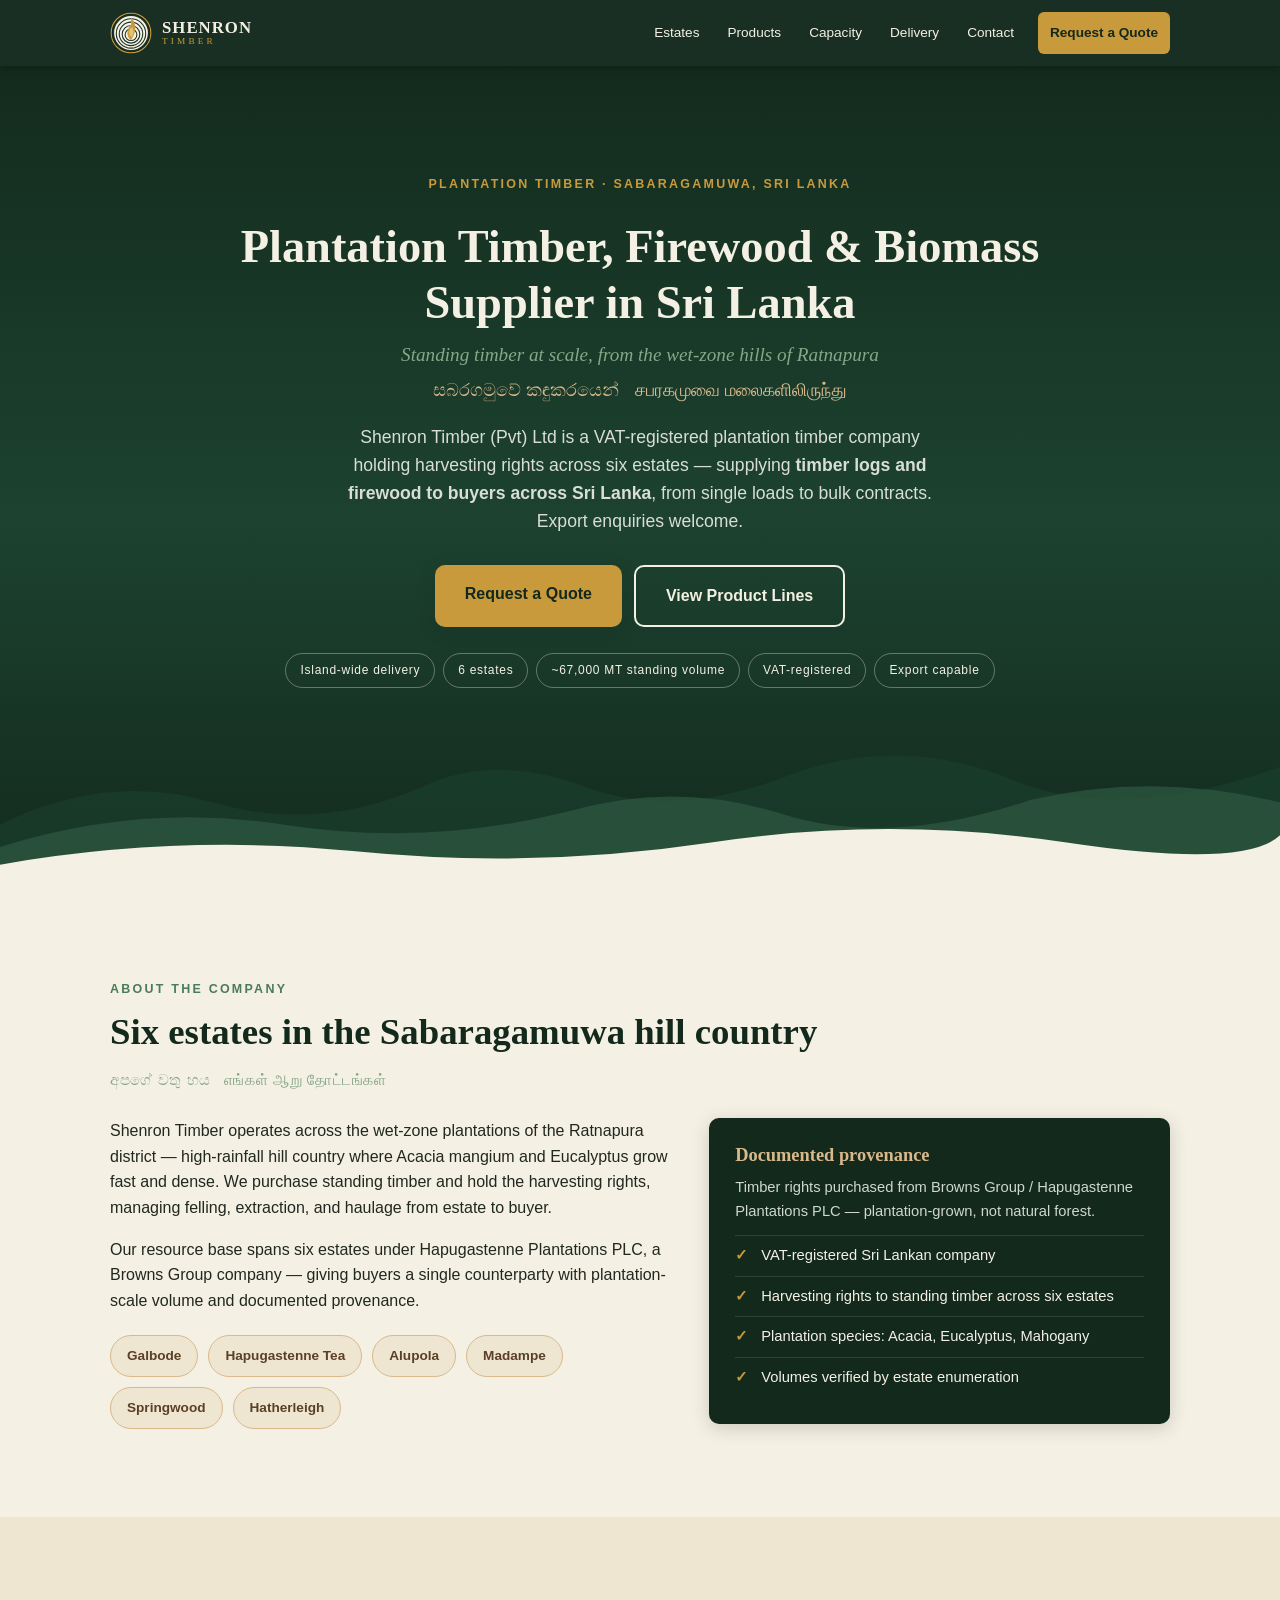
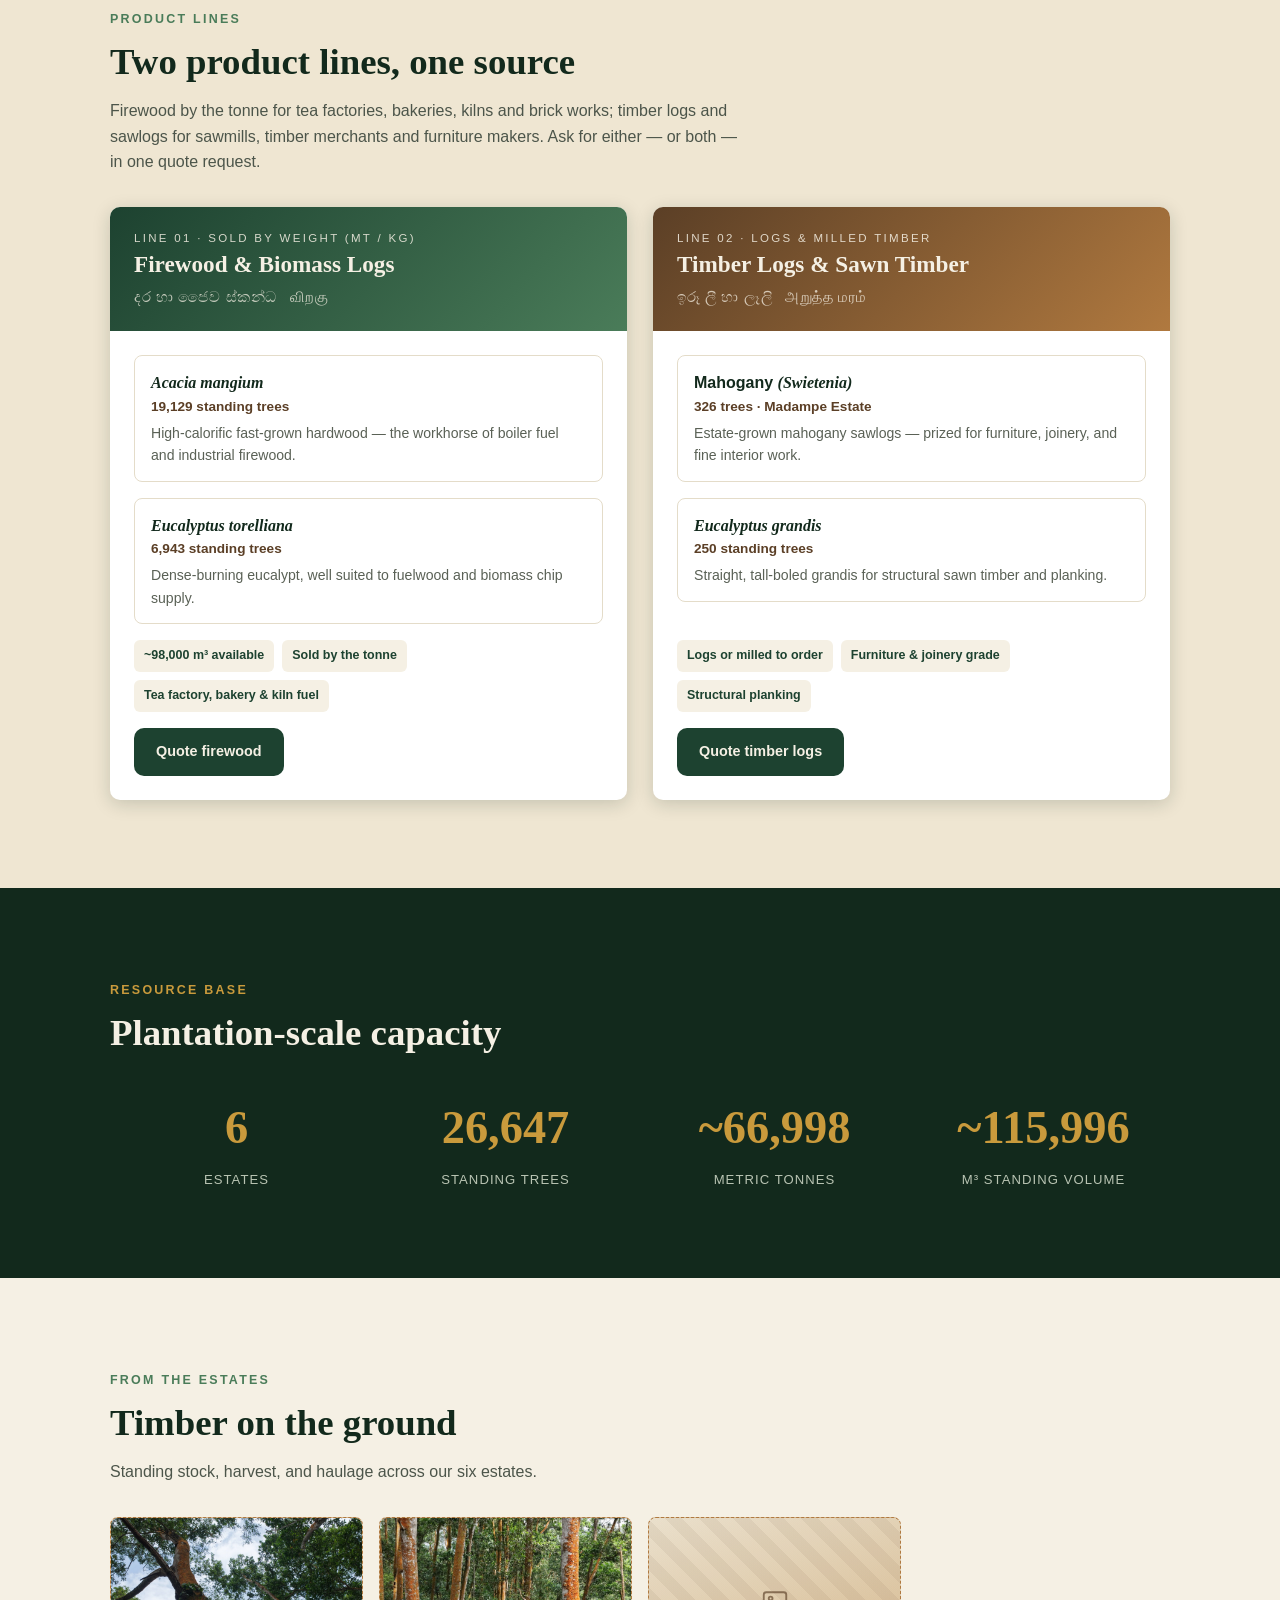
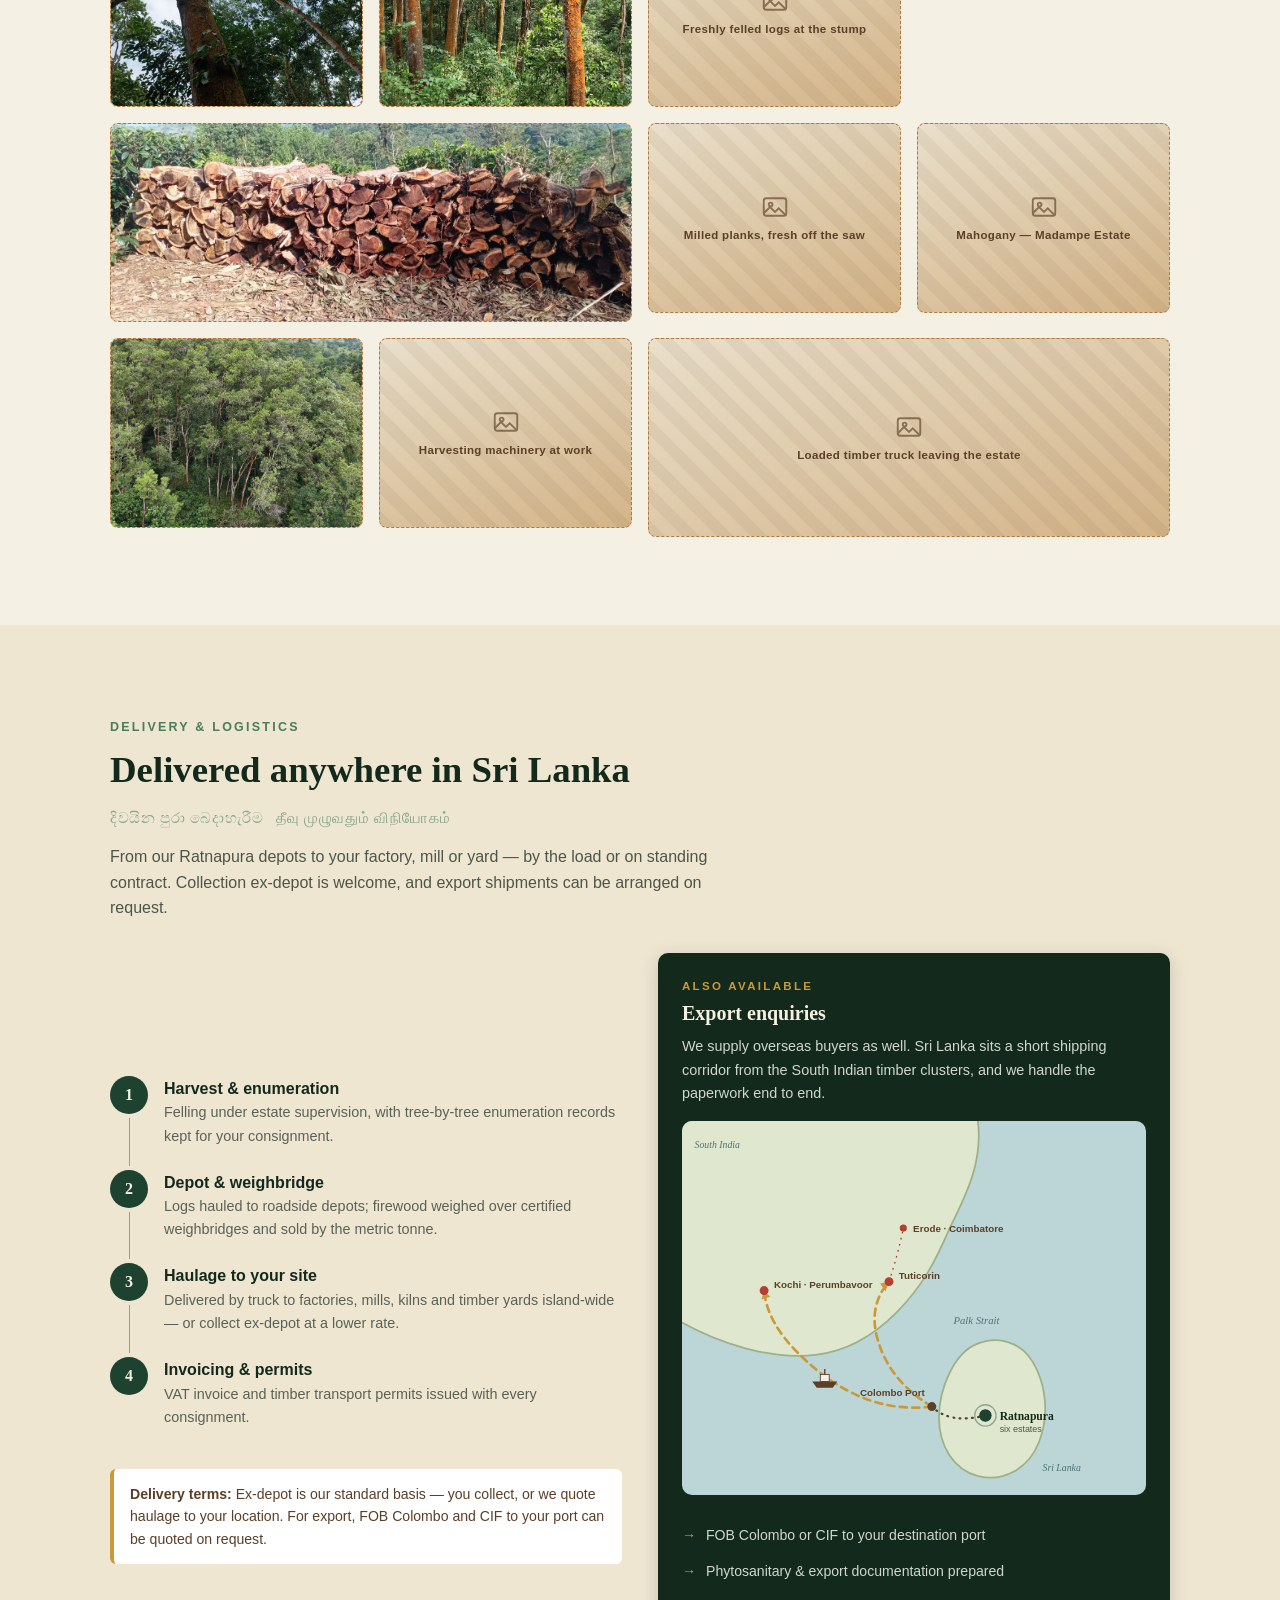
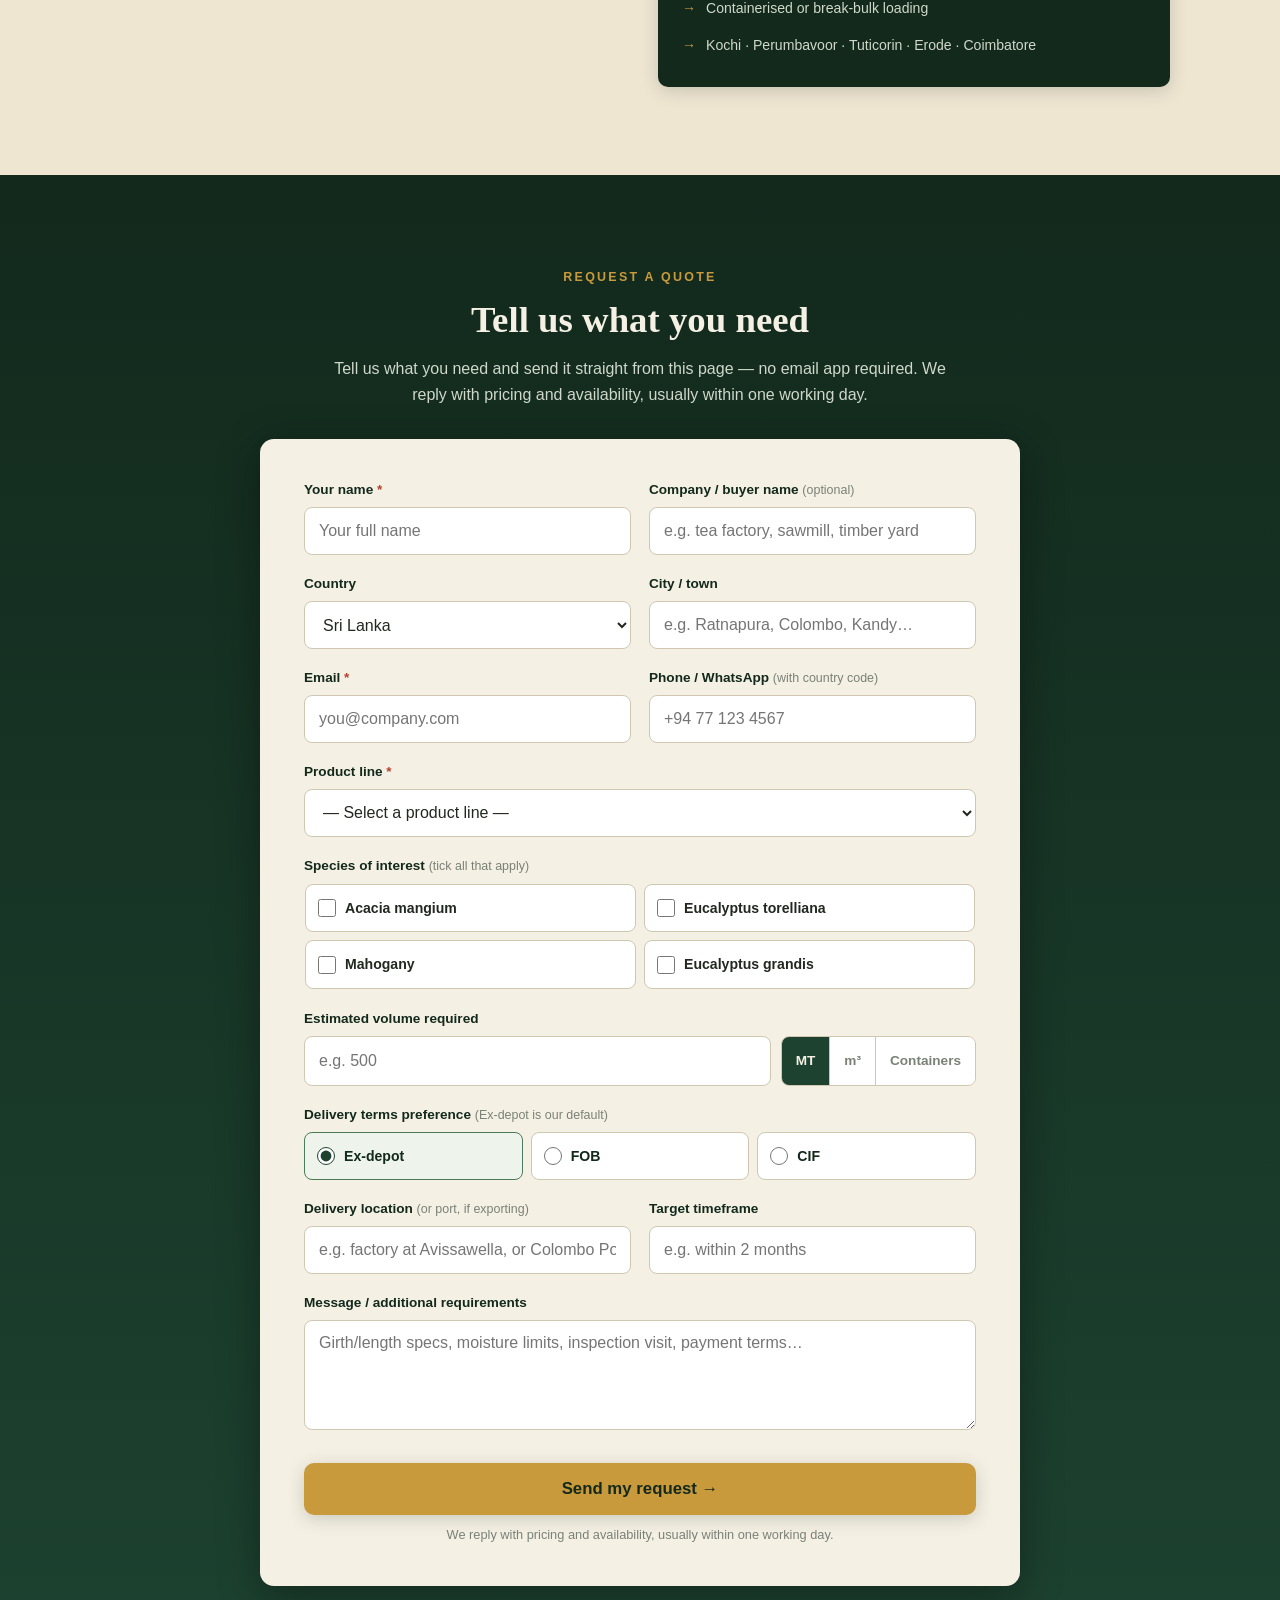
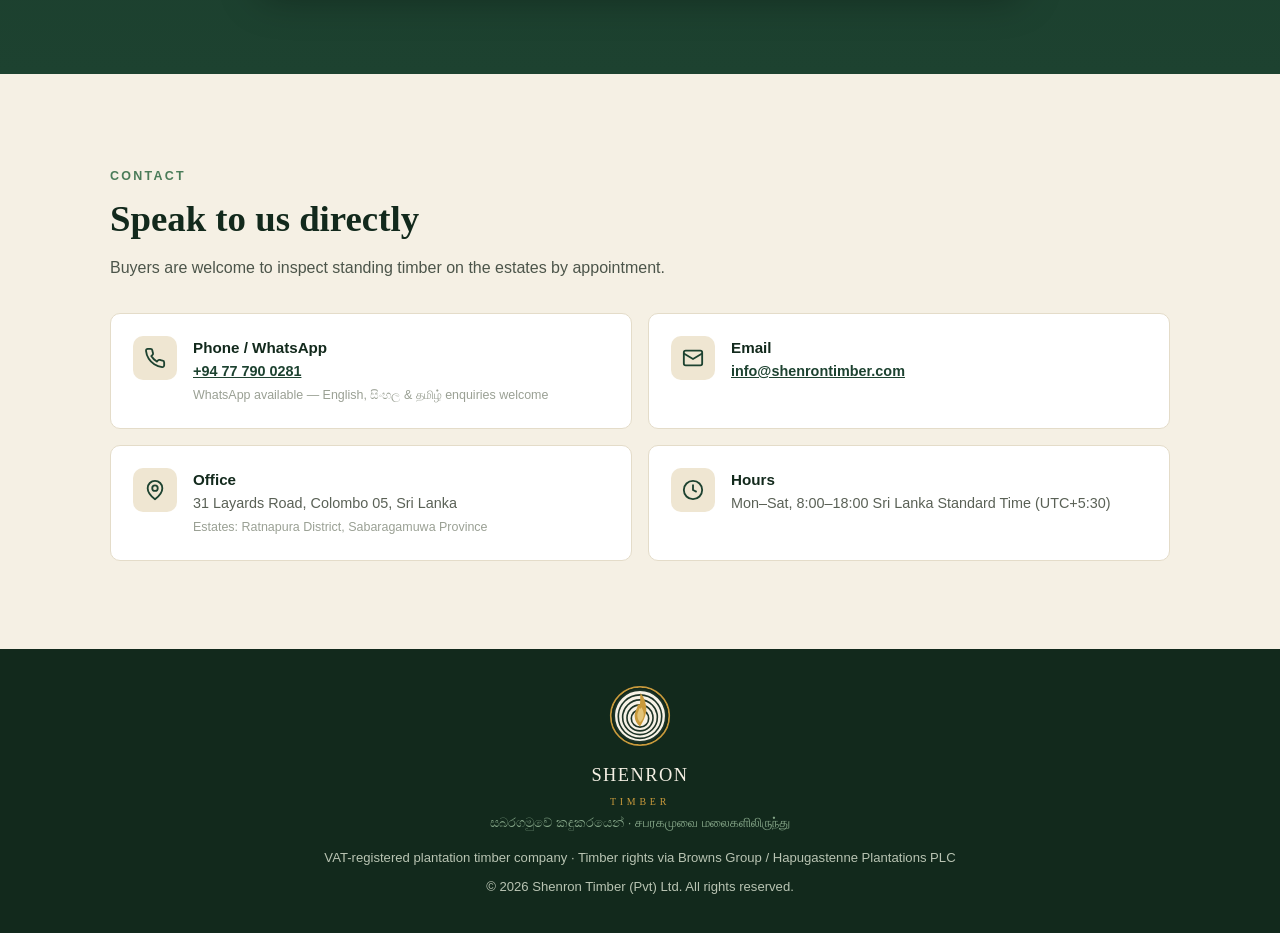
==== index.html @ 7610a821 "Fix invalid Product structured data Google flagged 2 invalid Product snippets: Product requires pric" ====
<!DOCTYPE html>
<html lang="en">
<head>
<meta charset="UTF-8">
<meta name="viewport" content="width=device-width, initial-scale=1.0">
<title>Timber &amp; Firewood Supplier Sri Lanka | Shenron Timber</title>
<meta name="description" content="Buy plantation-grown firewood, biomass logs and timber logs from six Ratnapura estates. Island-wide delivery, transport permits, VAT invoices and export options.">
<meta name="google-site-verification" content="sc6l2qLpQR_mBRVwXOfpNF6ItmTHo3ciW0TVO92yAzg">
<link rel="canonical" href="https://shenrontimber.com/">
<!-- Favicon: simplified log-and-flame mark, legible at 16px -->
<link rel="icon" href="data:image/svg+xml,%3Csvg xmlns='http://www.w3.org/2000/svg' viewBox='0 0 100 100'%3E%3Ccircle cx='50' cy='50' r='46' fill='%23f7f2e6'/%3E%3Ccircle cx='50' cy='50' r='45' fill='none' stroke='%23c99a3c' stroke-width='7'/%3E%3Ccircle cx='50' cy='51' r='35' fill='none' stroke='%2312291c' stroke-width='5'/%3E%3Cpath d='M50,72 C40,63 37,52 40,42 C42,35 47,32 46,25 C49,28 51,27 51,23 C52,16 50,12 51,6 C60,17 65,32 63,44 C61,57 55,63 50,72 Z' fill='%23c99a3c'/%3E%3C/svg%3E">
<meta property="og:type" content="website">
<meta property="og:url" content="https://shenrontimber.com/">
<meta property="og:title" content="Timber &amp; Firewood Supplier Sri Lanka | Shenron Timber">
<meta property="og:description" content="Timber logs and firewood supplied across Sri Lanka from six estates in Sabaragamuwa. Acacia and Eucalyptus by the tonne, plus Mahogany and Eucalyptus grandis sawlogs. Request a quote by email or WhatsApp.">
<meta name="twitter:card" content="summary">

<script type="application/ld+json">
{
  "@context": "https://schema.org",
  "@graph": [
    {
      "@type": "WebSite",
      "@id": "https://shenrontimber.com/#website",
      "url": "https://shenrontimber.com/",
      "name": "Shenron Timber (Pvt) Ltd",
      "publisher": { "@id": "https://shenrontimber.com/#business" },
      "inLanguage": "en"
    },
    {
      "@type": ["LocalBusiness", "Organization"],
      "@id": "https://shenrontimber.com/#business",
      "name": "Shenron Timber (Pvt) Ltd",
      "description": "VAT-registered Sri Lankan plantation timber company supplying firewood, biomass logs, timber logs and sawlogs from six estates in the Ratnapura District.",
      "url": "https://shenrontimber.com/",
      "email": "info@shenrontimber.com",
      "telephone": "+94777900281",
      "address": {
        "@type": "PostalAddress",
        "streetAddress": "31 Layards Road",
        "addressLocality": "Colombo 05",
        "addressCountry": "LK"
      },
      "areaServed": [
        { "@type": "Country", "name": "Sri Lanka" },
        { "@type": "Country", "name": "India" }
      ],
      "openingHoursSpecification": [{
        "@type": "OpeningHoursSpecification",
        "dayOfWeek": ["Monday","Tuesday","Wednesday","Thursday","Friday","Saturday"],
        "opens": "08:00",
        "closes": "18:00"
      }],
      "hasOfferCatalog": {
        "@type": "OfferCatalog",
        "name": "Timber and firewood supply",
        "itemListElement": [
          {
            "@type": "Offer",
            "itemOffered": {
              "@type": "Service",
              "name": "Industrial firewood and biomass log supply",
              "serviceType": "Firewood and biomass supply",
              "description": "Acacia mangium and Eucalyptus torelliana firewood sold by the metric tonne for tea factories, bakeries, kilns and brick works. Island-wide delivery or collection ex-depot."
            }
          },
          {
            "@type": "Offer",
            "itemOffered": {
              "@type": "Service",
              "name": "Timber log and sawn timber supply",
              "serviceType": "Timber and sawlog supply",
              "description": "Mahogany and Eucalyptus grandis sawlogs supplied as logs or milled to order for sawmills, timber merchants and furniture makers."
            }
          }
        ]
      }
    }
  ]
}
</script>

<!-- ============================================================
     SHENRON TIMBER — single-file marketing site (no build step)
     Open directly in any browser.

     CONTACT DETAILS: the CONTACT constant near the top of the <script>
     block (email + WhatsApp number) is the single source of truth for
     the RFQ form links. The visible contact cards are in the Contact
     section. Update both places if details ever change.

     PHOTOS: drop your image files into an "images/" folder beside this
     file using the exact filenames noted in the "IMAGE:" comments in
     the Gallery section. Each slot shows a labelled placeholder until
     the real photo exists, then swaps in automatically.
     ============================================================ -->

<style>
  /* ---------- Palette: wet-zone tropics ---------- */
  :root {
    --forest-deep:  #12291c;   /* canopy shadow */
    --forest:       #1d4230;   /* rain-forest green */
    --leaf:         #4a7c59;   /* mid leaf */
    --leaf-soft:    #86a789;   /* misted leaf */
    --earth:        #5b3f26;   /* laterite / earth brown */
    --timber:       #b0793f;   /* fresh-sawn timber */
    --timber-light: #d9b98c;   /* planed plank */
    --cream:        #f5f0e4;   /* paper / sky haze */
    --cream-warm:   #efe6d2;
    --ink:          #21281f;
    --gold:         #c99a3c;   /* jak-wood gold accent */
    --error:        #b3402e;
    --ok:           #2e7d4f;
    --radius: 10px;
    --shadow: 0 4px 18px rgba(18, 41, 28, 0.18);
  }

  * { margin: 0; padding: 0; box-sizing: border-box; }
  html { scroll-behavior: smooth; }

  body {
    font-family: -apple-system, BlinkMacSystemFont, "Segoe UI", Roboto, "Helvetica Neue", Arial, sans-serif;
    color: var(--ink);
    background: var(--cream);
    line-height: 1.6;
    -webkit-font-smoothing: antialiased;
  }

  h1, h2, h3, .display {
    font-family: Georgia, "Times New Roman", serif;
    line-height: 1.2;
    font-weight: 700;
  }

  img { max-width: 100%; display: block; }

  .wrap { max-width: 1100px; margin: 0 auto; padding: 0 20px; }

  section { padding: 64px 0; }
  @media (min-width: 760px) { section { padding: 88px 0; } }

  .eyebrow {
    display: inline-block;
    font-size: 0.78rem;
    letter-spacing: 0.18em;
    text-transform: uppercase;
    color: var(--leaf);
    font-weight: 700;
    margin-bottom: 10px;
  }
  .script-accent {
    font-size: 0.95rem;
    color: var(--leaf-soft);
    letter-spacing: 0.04em;
    margin-top: 6px;
  }
  .section-title { font-size: clamp(1.6rem, 4vw, 2.3rem); color: var(--forest-deep); margin-bottom: 14px; }
  .section-lead  { max-width: 640px; color: #4c554a; margin-bottom: 32px; }

  /* ---------- Header / nav ---------- */
  header.site {
    position: sticky; top: 0; z-index: 50;
    background: rgba(18, 41, 28, 0.97);
    color: var(--cream);
    box-shadow: 0 2px 10px rgba(0,0,0,0.25);
  }
  .nav-bar { display: flex; align-items: center; justify-content: space-between; padding: 12px 20px; max-width: 1100px; margin: 0 auto; }
  .brand { display: flex; align-items: center; gap: 10px; text-decoration: none; color: var(--cream); }
  .brand-mark { width: 42px; height: 42px; flex: none; }
  .brand-name {
    font-family: Georgia, serif; font-size: 1.05rem; font-weight: 700;
    letter-spacing: 0.06em; text-transform: uppercase; line-height: 1.05;
  }
  .brand-name small {
    display: block; font-family: inherit; font-size: 0.58rem; font-weight: 400;
    letter-spacing: 0.34em; text-transform: uppercase; color: var(--gold);
  }

  nav.main { display: none; gap: 4px; align-items: center; }
  nav.main a {
    color: var(--cream); text-decoration: none; font-size: 0.85rem;
    padding: 10px 12px; border-radius: 6px;
  }
  nav.main a:hover { background: rgba(245,240,228,0.12); }
  nav.main a.cta {
    background: var(--gold); color: var(--forest-deep); font-weight: 700; margin-left: 8px;
  }
  nav.main a.cta:hover { background: #dbb057; }

  #nav-toggle { display: none; }
  .hamburger {
    display: flex; flex-direction: column; gap: 5px; cursor: pointer; padding: 12px; margin: -12px;
  }
  .hamburger span { width: 24px; height: 2px; background: var(--cream); border-radius: 2px; transition: transform .2s; }
  @media (min-width: 880px) {
    nav.main { display: flex; }
    .hamburger { display: none; }
    .mobile-menu { display: none !important; }
  }
  .mobile-menu { display: none; background: var(--forest-deep); border-top: 1px solid rgba(245,240,228,0.15); }
  #nav-toggle:checked ~ .mobile-menu { display: block; }
  .mobile-menu a {
    display: block; padding: 15px 24px; color: var(--cream); text-decoration: none;
    border-bottom: 1px solid rgba(245,240,228,0.08); font-size: 0.95rem;
  }
  .mobile-menu a.cta { background: var(--gold); color: var(--forest-deep); font-weight: 700; }

  /* ---------- Hero ---------- */
  .hero {
    background:
      linear-gradient(180deg, rgba(18,41,28,0.92) 0%, rgba(29,66,48,0.88) 55%, rgba(18,41,28,0.96) 100%),
      var(--forest);
    color: var(--cream);
    padding: 0;
    position: relative;
    overflow: hidden;
  }
  .hero-inner { padding: 72px 20px 0; max-width: 1100px; margin: 0 auto; text-align: center; position: relative; z-index: 2; }
  @media (min-width: 760px) { .hero-inner { padding-top: 104px; } }
  .hero h1 { font-size: clamp(1.75rem, 5vw, 2.9rem); margin: 14px 0 10px; max-width: 900px; margin-left: auto; margin-right: auto; }
  .brand-tagline {
    font-family: Georgia, serif; font-style: italic; color: var(--leaf-soft);
    font-size: clamp(0.95rem, 2.4vw, 1.2rem); margin-bottom: 4px;
  }
  .hero .tagline-scripts { font-size: clamp(0.95rem, 2.5vw, 1.15rem); color: var(--timber-light); margin-bottom: 18px; }
  .hero p.sub { max-width: 620px; margin: 0 auto 30px; color: #d8dfd2; font-size: clamp(0.95rem, 2.5vw, 1.1rem); }
  .hero-badges { display: flex; flex-wrap: wrap; gap: 8px; justify-content: center; margin-bottom: 30px; }
  .hero-badges span {
    font-size: 0.75rem; letter-spacing: 0.06em; padding: 7px 14px; border-radius: 100px;
    border: 1px solid rgba(245,240,228,0.35); color: var(--cream);
  }
  .btn {
    display: inline-block; text-decoration: none; font-weight: 700; border-radius: var(--radius);
    padding: 16px 30px; font-size: 1rem; transition: transform .12s, box-shadow .12s;
    text-align: center; min-height: 48px; cursor: pointer; border: none;
  }
  .btn:active { transform: translateY(1px); }
  .btn-gold { background: var(--gold); color: var(--forest-deep); box-shadow: var(--shadow); }
  .btn-gold:hover { background: #dbb057; }
  .btn-outline { border: 2px solid var(--cream); color: var(--cream); background: transparent; }
  .btn-outline:hover { background: rgba(245,240,228,0.12); }
  .hero-ctas { display: flex; flex-wrap: wrap; gap: 12px; justify-content: center; margin-bottom: 26px; }
  .ridgeline { display: block; width: 100%; height: auto; position: relative; z-index: 1; margin-top: 20px; }

  /* ---------- About / estates ---------- */
  .about-grid { display: grid; gap: 36px; align-items: start; }
  @media (min-width: 880px) { .about-grid { grid-template-columns: 1.1fr 0.9fr; } }
  .estate-chips { display: flex; flex-wrap: wrap; gap: 10px; margin-top: 22px; }
  .estate-chips span {
    background: var(--cream-warm); border: 1px solid var(--timber-light);
    padding: 9px 16px; border-radius: 100px; font-size: 0.85rem; font-weight: 600; color: var(--earth);
  }
  .provenance {
    background: var(--forest-deep); color: var(--cream); border-radius: var(--radius);
    padding: 26px; box-shadow: var(--shadow);
  }
  .provenance h3 { color: var(--timber-light); font-size: 1.15rem; margin-bottom: 10px; }
  .provenance p { font-size: 0.92rem; color: #cfd8ca; margin-bottom: 12px; }
  .provenance ul { list-style: none; }
  .provenance li { padding: 8px 0 8px 26px; position: relative; font-size: 0.92rem; border-top: 1px solid rgba(245,240,228,0.12); }
  .provenance li::before { content: "✓"; position: absolute; left: 0; color: var(--gold); font-weight: 700; }

  /* ---------- Products ---------- */
  .products { background: var(--cream-warm); }
  .product-cards { display: grid; gap: 26px; }
  @media (min-width: 880px) { .product-cards { grid-template-columns: 1fr 1fr; } }
  .product-card { border-radius: var(--radius); overflow: hidden; box-shadow: var(--shadow); background: #fff; display: flex; flex-direction: column; }
  .product-card .band { padding: 22px 24px; color: var(--cream); }
  .product-card.biomass .band { background: linear-gradient(135deg, var(--forest) 0%, var(--leaf) 100%); }
  .product-card.sawn   .band { background: linear-gradient(135deg, var(--earth) 0%, var(--timber) 100%); }
  .product-card .band .kicker { font-size: 0.72rem; letter-spacing: 0.2em; text-transform: uppercase; opacity: 0.85; }
  .product-card .band h3 { font-size: 1.45rem; margin-top: 4px; }
  .product-card .band .script-accent { color: rgba(245,240,228,0.75); }
  .product-body { padding: 24px; flex: 1; display: flex; flex-direction: column; gap: 16px; }
  .species { border: 1px solid #e4dcc9; border-radius: 8px; padding: 14px 16px; }
  .species h4 { font-size: 1rem; color: var(--forest-deep); }
  .species h4 em { font-family: Georgia, serif; }
  .species .figures { font-size: 0.85rem; color: var(--earth); font-weight: 600; }
  .species p { font-size: 0.88rem; color: #5a6156; margin-top: 4px; }
  .product-meta { margin-top: auto; display: flex; flex-wrap: wrap; gap: 8px; }
  .product-meta span { font-size: 0.78rem; background: var(--cream); border-radius: 6px; padding: 6px 10px; color: var(--forest); font-weight: 600; }
  .product-body .btn { align-self: flex-start; padding: 12px 22px; font-size: 0.9rem; }
  .btn-forest { background: var(--forest); color: var(--cream); }
  .btn-forest:hover { background: var(--leaf); }

  /* ---------- Stats band ---------- */
  .stats { background: var(--forest-deep); color: var(--cream); position: relative; overflow: hidden; }
  .stats .wrap { position: relative; z-index: 2; }
  .stats-grid { display: grid; grid-template-columns: repeat(2, 1fr); gap: 30px 16px; text-align: center; }
  @media (min-width: 760px) { .stats-grid { grid-template-columns: repeat(4, 1fr); } }
  .stat .num { font-family: Georgia, serif; font-size: clamp(1.9rem, 5vw, 2.9rem); font-weight: 700; color: var(--gold); }
  .stat .num sup { font-size: 0.5em; }
  .stat .label { font-size: 0.82rem; letter-spacing: 0.08em; text-transform: uppercase; color: #b9c4b3; margin-top: 4px; }

  /* ---------- Gallery ---------- */
  .gallery-grid { display: grid; grid-template-columns: repeat(2, 1fr); gap: 12px; }
  @media (min-width: 700px)  { .gallery-grid { grid-template-columns: repeat(3, 1fr); gap: 16px; } }
  @media (min-width: 1000px) { .gallery-grid { grid-template-columns: repeat(4, 1fr); } }
  .shot {
    position: relative; aspect-ratio: 4 / 3; border-radius: 8px; overflow: hidden;
    background:
      repeating-linear-gradient(45deg, rgba(91,63,38,0.10) 0 12px, rgba(91,63,38,0.04) 12px 24px),
      linear-gradient(160deg, var(--cream-warm), var(--timber-light));
    border: 1px dashed var(--timber);
  }
  .shot.wide { grid-column: span 2; aspect-ratio: 8 / 3.05; }
  .shot img { position: absolute; inset: 0; width: 100%; height: 100%; object-fit: cover; }
  .shot .ph-label {
    position: absolute; inset: 0; display: flex; flex-direction: column; align-items: center;
    justify-content: center; gap: 6px; text-align: center; padding: 12px; color: var(--earth);
  }
  .shot .ph-label svg { width: 30px; height: 30px; opacity: 0.65; }
  .shot .ph-label figcaption { font-size: 0.72rem; font-weight: 600; letter-spacing: 0.03em; line-height: 1.35; }

  /* ---------- Logistics ---------- */
  .logistics { background: var(--cream-warm); }
  .logi-grid { display: grid; gap: 36px; align-items: center; }
  @media (min-width: 880px) { .logi-grid { grid-template-columns: 1fr 1fr; } }
  .corridor-map { width: 100%; height: auto; border-radius: var(--radius); box-shadow: var(--shadow); }
  .logi-steps { list-style: none; counter-reset: step; }
  .logi-steps li { position: relative; padding: 0 0 22px 54px; counter-increment: step; }
  .logi-steps li::before {
    content: counter(step); position: absolute; left: 0; top: 0;
    width: 38px; height: 38px; border-radius: 50%; background: var(--forest); color: var(--cream);
    display: flex; align-items: center; justify-content: center; font-weight: 700; font-family: Georgia, serif;
  }
  .logi-steps li:not(:last-child)::after {
    content: ""; position: absolute; left: 18.5px; top: 42px; bottom: 4px; width: 1.5px; background: var(--leaf-soft);
  }
  .logi-steps h4 { font-size: 1rem; color: var(--forest-deep); }
  .logi-steps p { font-size: 0.9rem; color: #5a6156; }
  .terms-note {
    margin-top: 18px; background: #fff; border-left: 4px solid var(--gold); border-radius: 6px;
    padding: 14px 16px; font-size: 0.88rem; color: var(--earth);
  }
  .export-card {
    background: var(--forest-deep); color: var(--cream); border-radius: var(--radius);
    padding: 24px; box-shadow: var(--shadow);
  }
  .export-card .kicker {
    font-size: 0.72rem; letter-spacing: 0.2em; text-transform: uppercase; color: var(--gold); font-weight: 700;
  }
  .export-card h3 { font-size: 1.25rem; margin: 6px 0 10px; }
  .export-card p { font-size: 0.9rem; color: #cfd8ca; margin-bottom: 16px; }
  .export-card .corridor-map { box-shadow: none; }
  .export-card ul { list-style: none; margin-top: 14px; }
  .export-card li { padding: 7px 0 7px 24px; position: relative; font-size: 0.88rem; color: #cfd8ca; }
  .export-card li::before { content: "→"; position: absolute; left: 0; color: var(--gold); }

  /* ---------- RFQ form ---------- */
  .rfq { background: linear-gradient(180deg, var(--forest-deep) 0%, var(--forest) 100%); color: var(--cream); }
  .rfq .section-title { color: var(--cream); }
  .rfq .eyebrow { color: var(--gold); }
  .rfq .section-lead { color: #cfd8ca; }
  .rfq-card {
    background: var(--cream); color: var(--ink); border-radius: 14px; box-shadow: 0 10px 40px rgba(0,0,0,0.35);
    padding: 26px 20px; max-width: 760px; margin: 0 auto;
  }
  @media (min-width: 700px) { .rfq-card { padding: 40px 44px; } }
  .form-grid { display: grid; gap: 18px; }
  @media (min-width: 700px) {
    .form-grid { grid-template-columns: 1fr 1fr; }
    .form-grid .full { grid-column: 1 / -1; }
  }
  .field label { display: block; font-size: 0.85rem; font-weight: 700; color: var(--forest-deep); margin-bottom: 6px; }
  .field label .req { color: var(--error); }
  .field .hint { font-weight: 400; color: #7a8175; font-size: 0.78rem; }
  .field input[type=text], .field input[type=email], .field input[type=tel], .field input[type=number],
  .field select, .field textarea {
    width: 100%; padding: 13px 14px; font-size: 1rem; font-family: inherit;
    border: 1.5px solid #cfc7b2; border-radius: 8px; background: #fff; color: var(--ink);
    min-height: 48px;
  }
  .field textarea { min-height: 110px; resize: vertical; }
  .field input:focus, .field select:focus, .field textarea:focus {
    outline: 2px solid var(--leaf); outline-offset: 1px; border-color: var(--leaf);
  }
  .field.invalid input, .field.invalid select, .field.invalid .check-group, .field.invalid .seg {
    border-color: var(--error);
  }
  .err-msg { display: none; color: var(--error); font-size: 0.8rem; margin-top: 5px; font-weight: 600; }
  .field.invalid .err-msg { display: block; }

  .check-group { display: grid; grid-template-columns: 1fr 1fr; gap: 8px; border: 1.5px solid transparent; border-radius: 8px; }
  .check-group label {
    display: flex; align-items: center; gap: 9px; font-weight: 600; font-size: 0.88rem; color: var(--ink);
    background: #fff; border: 1.5px solid #cfc7b2; border-radius: 8px; padding: 12px; cursor: pointer; min-height: 48px; margin: 0;
  }
  .check-group input { width: 18px; height: 18px; accent-color: var(--forest); flex: none; }
  .check-group label:has(input:checked) { border-color: var(--leaf); background: #eef4ec; }

  .vol-row { display: flex; gap: 10px; }
  .vol-row input { flex: 1; }
  .seg { display: flex; border: 1.5px solid #cfc7b2; border-radius: 8px; overflow: hidden; flex: none; }
  .seg button {
    border: none; background: #fff; padding: 0 14px; font-size: 0.85rem; font-weight: 700; color: #7a8175;
    cursor: pointer; min-height: 48px; font-family: inherit;
  }
  .seg button + button { border-left: 1.5px solid #cfc7b2; }
  .seg button.active { background: var(--forest); color: var(--cream); }

  .radio-row { display: grid; gap: 8px; }
  @media (min-width: 700px) { .radio-row { grid-template-columns: repeat(3, 1fr); } }
  .radio-row label {
    display: flex; align-items: center; gap: 9px; background: #fff; border: 1.5px solid #cfc7b2;
    border-radius: 8px; padding: 12px; font-weight: 600; font-size: 0.88rem; cursor: pointer; min-height: 48px; margin: 0;
  }
  .radio-row input { width: 18px; height: 18px; accent-color: var(--forest); flex: none; }
  .radio-row label:has(input:checked) { border-color: var(--leaf); background: #eef4ec; }

  .rfq-submit { width: 100%; margin-top: 8px; font-size: 1.05rem; }
  .rfq-submit[disabled] { opacity: 0.65; cursor: progress; }
  .send-note { font-size: 0.8rem; color: #7a8175; text-align: center; margin-top: 10px; }
  .send-note.err { color: var(--error); font-weight: 600; }
  /* honeypot — off-screen, never shown to people */
  .hp { position: absolute; left: -9999px; width: 1px; height: 1px; overflow: hidden; }

  /* Confirmation state */
  .rfq-confirm { display: none; text-align: center; }
  .rfq-card.sent-auto form, .rfq-card.sent-manual form { display: none; }
  .rfq-card.sent-auto .rfq-confirm, .rfq-card.sent-manual .rfq-confirm { display: block; }
  .rfq-confirm .state-auto, .rfq-confirm .state-manual { display: none; }
  .rfq-card.sent-auto .rfq-confirm .state-auto { display: block; }
  .rfq-card.sent-manual .rfq-confirm .state-manual { display: block; }
  .rfq-card.sent-auto .send-choices { grid-template-columns: 1fr; max-width: 300px; }
  .rfq-card.sent-auto #send-email { display: none; }
  .rfq-confirm .tick {
    width: 64px; height: 64px; border-radius: 50%; background: var(--ok); color: #fff;
    display: flex; align-items: center; justify-content: center; font-size: 1.8rem; margin: 0 auto 16px;
  }
  .rfq-confirm h3 { color: var(--forest-deep); font-size: 1.4rem; margin-bottom: 8px; }
  .rfq-confirm p { color: #5a6156; font-size: 0.95rem; max-width: 460px; margin: 0 auto 22px; }
  .send-choices { display: grid; gap: 12px; max-width: 420px; margin: 0 auto 18px; }
  @media (min-width: 700px) { .send-choices { grid-template-columns: 1fr 1fr; } }
  .send-choices a { display: flex; align-items: center; justify-content: center; gap: 10px; }
  .send-choices svg { width: 20px; height: 20px; flex: none; }
  .btn-wa { background: #25d366; color: #073b1c; }
  .btn-wa:hover { background: #3fdf78; }
  .btn-mail { background: var(--forest); color: var(--cream); }
  .btn-mail:hover { background: var(--leaf); }
  .rfq-reset { background: none; border: none; color: var(--leaf); font-weight: 700; cursor: pointer; font-size: 0.9rem; text-decoration: underline; font-family: inherit; }

  /* ---------- Contact ---------- */
  .contact-grid { display: grid; gap: 16px; }
  @media (min-width: 760px) { .contact-grid { grid-template-columns: repeat(2, 1fr); } }
  .contact-card {
    background: #fff; border: 1px solid #e4dcc9; border-radius: var(--radius); padding: 22px;
    display: flex; gap: 16px; align-items: flex-start;
  }
  .contact-card .ico {
    width: 44px; height: 44px; flex: none; border-radius: 10px; background: var(--cream-warm);
    display: flex; align-items: center; justify-content: center; color: var(--forest);
  }
  .contact-card .ico svg { width: 22px; height: 22px; }
  .contact-card h4 { font-size: 0.95rem; color: var(--forest-deep); }
  .contact-card p { font-size: 0.9rem; color: #5a6156; word-break: break-word; }
  .contact-card a { color: var(--forest); font-weight: 600; }

  /* ---------- Footer ---------- */
  footer.site {
    background: var(--forest-deep); color: #b9c4b3; padding: 36px 20px 90px; text-align: center; font-size: 0.82rem;
  }
  footer.site .fmark { width: 62px; height: 62px; margin: 0 auto 14px; display: block; }
  footer.site .fbrand {
    color: var(--cream); font-family: Georgia, serif; font-size: 1.15rem;
    text-transform: uppercase; letter-spacing: 0.08em; margin-bottom: 2px;
  }
  footer.site .fbrand span { display: block; font-size: 0.62rem; letter-spacing: 0.38em; color: var(--gold); margin-top: 3px; }
  footer.site .fscripts { color: var(--leaf-soft); margin-bottom: 14px; }

  /* Sticky mobile RFQ bar */
  .sticky-cta {
    position: fixed; bottom: 0; left: 0; right: 0; z-index: 40;
    background: var(--gold); text-align: center; padding: 13px 16px;
    font-weight: 700; color: var(--forest-deep); text-decoration: none; font-size: 1rem;
    box-shadow: 0 -4px 16px rgba(0,0,0,0.2);
  }
  @media (min-width: 880px) { .sticky-cta { display: none; } footer.site { padding-bottom: 36px; } }

  @media (prefers-reduced-motion: reduce) { html { scroll-behavior: auto; } }
</style>
</head>
<body>

<!-- ==================== HEADER ==================== -->
<header class="site">
  <div class="nav-bar">
    <a class="brand" href="#top">
      <svg class="brand-mark" viewBox="0 0 100 100" aria-hidden="true">
        <!-- log cross-section with rising flame -->
        <circle cx="50" cy="50" r="47" fill="none" stroke="#c99a3c" stroke-width="3"/>
        <circle cx="50" cy="50" r="43" fill="#f7f2e6"/>
        <g fill="none" stroke="#12291c" opacity="0.95">
          <circle cx="50" cy="50" r="43" stroke-width="5.5"/>
          <circle cx="50" cy="51" r="35" stroke-width="2.6"/>
          <circle cx="50" cy="52" r="28" stroke-width="2.6"/>
          <circle cx="50" cy="53" r="21" stroke-width="2.6"/>
          <circle cx="50" cy="54" r="14" stroke-width="2.6"/>
        </g>
        <path d="M50,67 C43,61 40,53 42,45 C43.2,39.5 47,36.5 46,30.5 C48,32.5 50,31.5 50.2,28.5 C50.6,22 50,18 51,13 C57,20.5 61,31.5 60,42 C59,52 54.5,59.5 50,67 Z" fill="#c99a3c"/>
        <path d="M50,60 C46.5,56 45,51 46,46 C46.8,42.5 49,40.5 48.6,37 C50.5,39.5 52,38 52,35.5 C55,40 56.5,45 56,49.5 C55.4,54 53,57.5 50,60 Z" fill="#f0d896" opacity="0.65"/>
      </svg>
      <span class="brand-name">Shenron<small>Timber</small></span>
    </a>
    <nav class="main" aria-label="Primary">
      <a href="#about">Estates</a>
      <a href="#products">Products</a>
      <a href="#capacity">Capacity</a>
      <a href="#logistics">Delivery</a>
      <a href="#contact">Contact</a>
      <a class="cta" href="#rfq">Request a Quote</a>
    </nav>
    <input type="checkbox" id="nav-toggle" aria-hidden="true">
    <label class="hamburger" for="nav-toggle" aria-label="Open menu">
      <span></span><span></span><span></span>
    </label>
  </div>
  <div class="mobile-menu">
    <a href="#about">Estates</a>
    <a href="#products">Products</a>
    <a href="#capacity">Capacity</a>
    <a href="#logistics">Delivery</a>
    <a href="#contact">Contact</a>
    <a class="cta" href="#rfq">Request a Quote</a>
  </div>
</header>

<main id="top">

<!-- ==================== HERO ==================== -->
<section class="hero" style="padding:0">
  <div class="hero-inner">
    <span class="eyebrow" style="color:var(--gold)">Plantation timber · Sabaragamuwa, Sri Lanka</span>
    <h1>Plantation Timber, Firewood &amp; Biomass Supplier in Sri Lanka</h1>
    <p class="brand-tagline">Standing timber at scale, from the wet-zone hills of Ratnapura</p>
    <p class="tagline-scripts" lang="si">සබරගමුවේ කඳුකරයෙන් <span lang="ta" style="margin-left:10px">சபரகமுவை மலைகளிலிருந்து</span></p>
    <p class="sub">Shenron Timber (Pvt) Ltd is a VAT-registered plantation timber company holding harvesting rights across six estates — supplying <strong>timber logs and firewood to buyers across Sri Lanka</strong>, from single loads to bulk contracts. Export enquiries welcome.</p>
    <div class="hero-ctas">
      <a class="btn btn-gold" href="#rfq">Request a Quote</a>
      <a class="btn btn-outline" href="#products">View Product Lines</a>
    </div>
    <div class="hero-badges">
      <span>Island-wide delivery</span>
      <span>6 estates</span>
      <span>~67,000 MT standing volume</span>
      <span>VAT-registered</span>
      <span>Export capable</span>
    </div>
  </div>
  <!-- Sabaragamuwa ridgeline motif -->
  <svg class="ridgeline" viewBox="0 0 1440 190" preserveAspectRatio="none" aria-hidden="true">
    <path d="M0 190 L0 120 Q120 60 240 95 T480 75 Q560 40 660 78 T900 60 Q1020 20 1140 70 T1440 55 L1440 190 Z" fill="#1d4230" opacity="0.55"/>
    <path d="M0 190 L0 145 Q160 95 320 120 T640 105 Q760 70 880 108 T1160 92 Q1300 60 1440 95 L1440 190 Z" fill="#2c5741" opacity="0.75"/>
    <path d="M0 190 L0 165 Q200 130 400 150 T800 140 Q1000 110 1200 140 T1440 132 L1440 190 Z" fill="#f5f0e4"/>
  </svg>
</section>

<!-- ==================== ABOUT / ESTATES ==================== -->
<section id="about">
  <div class="wrap">
    <span class="eyebrow">About the company</span>
    <h2 class="section-title">Six estates in the Sabaragamuwa hill country</h2>
    <p class="script-accent" lang="si">අපගේ වතු හය <span lang="ta" style="margin-left:8px">எங்கள் ஆறு தோட்டங்கள்</span></p>
    <div class="about-grid" style="margin-top:26px">
      <div>
        <p style="margin-bottom:16px">Shenron Timber operates across the wet-zone plantations of the Ratnapura district — high-rainfall hill country where Acacia mangium and Eucalyptus grow fast and dense. We purchase standing timber and hold the harvesting rights, managing felling, extraction, and haulage from estate to buyer.</p>
        <p>Our resource base spans six estates under Hapugastenne Plantations PLC, a Browns Group company — giving buyers a single counterparty with plantation-scale volume and documented provenance.</p>
        <div class="estate-chips" aria-label="Estates">
          <span>Galbode</span>
          <span>Hapugastenne Tea</span>
          <span>Alupola</span>
          <span>Madampe</span>
          <span>Springwood</span>
          <span>Hatherleigh</span>
        </div>
      </div>
      <div class="provenance">
        <h3>Documented provenance</h3>
        <p>Timber rights purchased from Browns Group / Hapugastenne Plantations PLC — plantation-grown, not natural forest.</p>
        <ul>
          <li>VAT-registered Sri Lankan company</li>
          <li>Harvesting rights to standing timber across six estates</li>
          <li>Plantation species: Acacia, Eucalyptus, Mahogany</li>
          <li>Volumes verified by estate enumeration</li>
        </ul>
      </div>
    </div>
  </div>
</section>

<!-- ==================== PRODUCTS ==================== -->
<section id="products" class="products">
  <div class="wrap">
    <span class="eyebrow">Product lines</span>
    <h2 class="section-title">Two product lines, one source</h2>
    <p class="section-lead">Firewood by the tonne for tea factories, bakeries, kilns and brick works; timber logs and sawlogs for sawmills, timber merchants and furniture makers. Ask for either — or both — in one quote request.</p>
    <div class="product-cards">

      <!-- Line 1: biomass -->
      <article class="product-card biomass">
        <div class="band">
          <div class="kicker">Line 01 · Sold by weight (MT / kg)</div>
          <h3>Firewood &amp; Biomass Logs</h3>
          <p class="script-accent" lang="si">දර හා ජෛව ස්කන්ධ <span lang="ta" style="margin-left:8px">விறகு</span></p>
        </div>
        <div class="product-body">
          <div class="species">
            <h4><em>Acacia mangium</em></h4>
            <div class="figures">19,129 standing trees</div>
            <p>High-calorific fast-grown hardwood — the workhorse of boiler fuel and industrial firewood.</p>
          </div>
          <div class="species">
            <h4><em>Eucalyptus torelliana</em></h4>
            <div class="figures">6,943 standing trees</div>
            <p>Dense-burning eucalypt, well suited to fuelwood and biomass chip supply.</p>
          </div>
          <div class="product-meta">
            <span>~98,000 m³ available</span>
            <span>Sold by the tonne</span>
            <span>Tea factory, bakery &amp; kiln fuel</span>
          </div>
          <a class="btn btn-forest" href="#rfq">Quote firewood</a>
        </div>
      </article>

      <!-- Line 2: sawn timber -->
      <article class="product-card sawn">
        <div class="band">
          <div class="kicker">Line 02 · Logs &amp; milled timber</div>
          <h3>Timber Logs &amp; Sawn Timber</h3>
          <p class="script-accent" lang="si">ඉරූ ලී හා ලෑලි <span lang="ta" style="margin-left:8px">அறுத்த மரம்</span></p>
        </div>
        <div class="product-body">
          <div class="species">
            <h4>Mahogany <em>(Swietenia)</em></h4>
            <div class="figures">326 trees · Madampe Estate</div>
            <p>Estate-grown mahogany sawlogs — prized for furniture, joinery, and fine interior work.</p>
          </div>
          <div class="species">
            <h4><em>Eucalyptus grandis</em></h4>
            <div class="figures">250 standing trees</div>
            <p>Straight, tall-boled grandis for structural sawn timber and planking.</p>
          </div>
          <div class="product-meta">
            <span>Logs or milled to order</span>
            <span>Furniture &amp; joinery grade</span>
            <span>Structural planking</span>
          </div>
          <a class="btn btn-forest" href="#rfq">Quote timber logs</a>
        </div>
      </article>

    </div>
  </div>
</section>

<!-- ==================== STATS / CAPACITY ==================== -->
<section id="capacity" class="stats">
  <div class="wrap">
    <span class="eyebrow" style="color:var(--gold)">Resource base</span>
    <h2 class="section-title" style="color:var(--cream)">Plantation-scale capacity</h2>
    <div class="stats-grid" style="margin-top:36px">
      <!-- Real figures live in the HTML so crawlers and no-JS visitors see them;
           the script animates up from zero only once it takes over. -->
      <div class="stat"><div class="num"><span class="counter" data-target="6">6</span></div><div class="label">Estates</div></div>
      <div class="stat"><div class="num"><span class="counter" data-target="26648">26,648</span></div><div class="label">Standing trees</div></div>
      <div class="stat"><div class="num">~<span class="counter" data-target="67000">67,000</span></div><div class="label">Metric tonnes</div></div>
      <div class="stat"><div class="num">~<span class="counter" data-target="116000">116,000</span></div><div class="label">m³ standing volume</div></div>
    </div>
  </div>
</section>

<!-- ==================== GALLERY ==================== -->
<section id="gallery">
  <div class="wrap">
    <span class="eyebrow">From the estates</span>
    <h2 class="section-title">Timber on the ground</h2>
    <p class="section-lead">Standing stock, harvest, and haulage across our six estates.</p>
    <!-- HOW PHOTOS WORK: put your files in an images/ folder next to this
         HTML file, using the exact filenames below. Each slot shows a
         labelled placeholder until its photo exists. -->
    <div class="gallery-grid">

      <!-- IMAGE: mature acacia stand, Galbode estate → images/acacia-stand-galbode.jpg -->
      <figure class="shot">
        <span class="ph-label"><svg viewBox="0 0 24 24" fill="none" stroke="currentColor" stroke-width="1.5"><rect x="3" y="5" width="18" height="14" rx="2"/><circle cx="8.5" cy="10" r="1.5"/><path d="M3 17l5-5 4 4 3-3 6 6"/></svg><figcaption>Mature Acacia mangium stand — Galbode Estate</figcaption></span>
        <img src="images/acacia-stand-galbode.jpg" alt="Mature Acacia mangium stand at Galbode Estate" loading="lazy" onerror="this.remove()">
      </figure>

      <!-- IMAGE: eucalyptus stand on hillside, Alupola estate → images/eucalyptus-alupola.jpg -->
      <figure class="shot">
        <span class="ph-label"><svg viewBox="0 0 24 24" fill="none" stroke="currentColor" stroke-width="1.5"><rect x="3" y="5" width="18" height="14" rx="2"/><circle cx="8.5" cy="10" r="1.5"/><path d="M3 17l5-5 4 4 3-3 6 6"/></svg><figcaption>Eucalyptus on the hillside — Alupola Estate</figcaption></span>
        <img src="images/eucalyptus-alupola.jpg" alt="Eucalyptus stand on a hillside at Alupola Estate" loading="lazy" onerror="this.remove()">
      </figure>

      <!-- IMAGE: freshly felled logs at stump → images/felled-logs.jpg -->
      <figure class="shot">
        <span class="ph-label"><svg viewBox="0 0 24 24" fill="none" stroke="currentColor" stroke-width="1.5"><rect x="3" y="5" width="18" height="14" rx="2"/><circle cx="8.5" cy="10" r="1.5"/><path d="M3 17l5-5 4 4 3-3 6 6"/></svg><figcaption>Freshly felled logs at the stump</figcaption></span>
        <img src="images/felled-logs.jpg" alt="Freshly felled timber logs at the stump" loading="lazy" onerror="this.remove()">
      </figure>

      <!-- IMAGE: log stacks at roadside depot → images/log-stacks-depot.jpg -->
      <figure class="shot wide">
        <span class="ph-label"><svg viewBox="0 0 24 24" fill="none" stroke="currentColor" stroke-width="1.5"><rect x="3" y="5" width="18" height="14" rx="2"/><circle cx="8.5" cy="10" r="1.5"/><path d="M3 17l5-5 4 4 3-3 6 6"/></svg><figcaption>Log stacks at the roadside depot</figcaption></span>
        <img src="images/log-stacks-depot.jpg" alt="Stacked timber logs at a roadside depot" loading="lazy" onerror="this.remove()">
      </figure>

      <!-- IMAGE: milled planks / sawn timber → images/milled-planks.jpg -->
      <figure class="shot">
        <span class="ph-label"><svg viewBox="0 0 24 24" fill="none" stroke="currentColor" stroke-width="1.5"><rect x="3" y="5" width="18" height="14" rx="2"/><circle cx="8.5" cy="10" r="1.5"/><path d="M3 17l5-5 4 4 3-3 6 6"/></svg><figcaption>Milled planks, fresh off the saw</figcaption></span>
        <img src="images/milled-planks.jpg" alt="Milled timber planks fresh off the saw" loading="lazy" onerror="this.remove()">
      </figure>

      <!-- IMAGE: mahogany log close-up, Madampe estate → images/mahogany-madampe.jpg -->
      <figure class="shot">
        <span class="ph-label"><svg viewBox="0 0 24 24" fill="none" stroke="currentColor" stroke-width="1.5"><rect x="3" y="5" width="18" height="14" rx="2"/><circle cx="8.5" cy="10" r="1.5"/><path d="M3 17l5-5 4 4 3-3 6 6"/></svg><figcaption>Mahogany — Madampe Estate</figcaption></span>
        <img src="images/mahogany-madampe.jpg" alt="Mahogany log close-up at Madampe Estate" loading="lazy" onerror="this.remove()">
      </figure>

      <!-- IMAGE: estate landscape / tea and timber hills → images/estate-landscape.jpg -->
      <figure class="shot">
        <span class="ph-label"><svg viewBox="0 0 24 24" fill="none" stroke="currentColor" stroke-width="1.5"><rect x="3" y="5" width="18" height="14" rx="2"/><circle cx="8.5" cy="10" r="1.5"/><path d="M3 17l5-5 4 4 3-3 6 6"/></svg><figcaption>Estate landscape — Sabaragamuwa hills</figcaption></span>
        <img src="images/estate-landscape.jpg" alt="Estate landscape in the Sabaragamuwa hills" loading="lazy" onerror="this.remove()">
      </figure>

      <!-- IMAGE: harvesting machinery at work → images/machinery.jpg -->
      <figure class="shot">
        <span class="ph-label"><svg viewBox="0 0 24 24" fill="none" stroke="currentColor" stroke-width="1.5"><rect x="3" y="5" width="18" height="14" rx="2"/><circle cx="8.5" cy="10" r="1.5"/><path d="M3 17l5-5 4 4 3-3 6 6"/></svg><figcaption>Harvesting machinery at work</figcaption></span>
        <img src="images/machinery.jpg" alt="Timber harvesting machinery at work on the estate" loading="lazy" onerror="this.remove()">
      </figure>

      <!-- IMAGE: loaded timber truck leaving estate → images/timber-truck.jpg -->
      <figure class="shot wide">
        <span class="ph-label"><svg viewBox="0 0 24 24" fill="none" stroke="currentColor" stroke-width="1.5"><rect x="3" y="5" width="18" height="14" rx="2"/><circle cx="8.5" cy="10" r="1.5"/><path d="M3 17l5-5 4 4 3-3 6 6"/></svg><figcaption>Loaded timber truck leaving the estate</figcaption></span>
        <img src="images/timber-truck.jpg" alt="Loaded timber truck leaving the estate" loading="lazy" onerror="this.remove()">
      </figure>

    </div>
  </div>
</section>

<!-- ==================== EXPORT LOGISTICS ==================== -->
<section id="logistics" class="logistics">
  <div class="wrap">
    <span class="eyebrow">Delivery &amp; logistics</span>
    <h2 class="section-title">Delivered anywhere in Sri Lanka</h2>
    <p class="script-accent" lang="si">දිවයින පුරා බෙදාහැරීම <span lang="ta" style="margin-left:8px">தீவு முழுவதும் விநியோகம்</span></p>
    <p class="section-lead" style="margin-top:14px">From our Ratnapura depots to your factory, mill or yard — by the load or on standing contract. Collection ex-depot is welcome, and export shipments can be arranged on request.</p>
    <div class="logi-grid">
      <div>
        <ol class="logi-steps">
          <li>
            <h4>Harvest &amp; enumeration</h4>
            <p>Felling under estate supervision, with tree-by-tree enumeration records kept for your consignment.</p>
          </li>
          <li>
            <h4>Depot &amp; weighbridge</h4>
            <p>Logs hauled to roadside depots; firewood weighed over certified weighbridges and sold by the metric tonne.</p>
          </li>
          <li>
            <h4>Haulage to your site</h4>
            <p>Delivered by truck to factories, mills, kilns and timber yards island-wide — or collect ex-depot at a lower rate.</p>
          </li>
          <li>
            <h4>Invoicing &amp; permits</h4>
            <p>VAT invoice and timber transport permits issued with every consignment.</p>
          </li>
        </ol>
        <div class="terms-note">
          <strong>Delivery terms:</strong> Ex-depot is our standard basis — you collect, or we quote haulage to your location. For export, FOB Colombo and CIF to your port can be quoted on request.
        </div>
      </div>
      <div class="export-card">
        <div class="kicker">Also available</div>
        <h3>Export enquiries</h3>
        <p>We supply overseas buyers as well. Sri Lanka sits a short shipping corridor from the South Indian timber clusters, and we handle the paperwork end to end.</p>
        <!-- Export corridor map: Sri Lanka → South India across the Palk Strait -->
        <svg class="corridor-map" viewBox="0 0 520 420" role="img" aria-label="Map showing the export corridor from Ratnapura, Sri Lanka across the Palk Strait to Tuticorin, Kochi, Perumbavoor, Erode and Coimbatore in South India">
          <rect width="520" height="420" fill="#bcd6d8"/>
          <!-- South India landmass -->
          <path d="M-10 -10 H330 C340 40 320 80 300 120 C285 155 270 185 240 215 C215 240 185 258 150 262 C100 268 40 250 -10 220 Z" fill="#dfe8cf" stroke="#9db08a" stroke-width="2"/>
          <!-- Sri Lanka -->
          <path d="M330 250 C355 240 380 248 393 270 C408 295 412 330 400 360 C388 390 360 405 332 398 C305 391 288 365 288 332 C288 300 305 260 330 250 Z" fill="#dfe8cf" stroke="#9db08a" stroke-width="2"/>
          <!-- Palk Strait label -->
          <text x="330" y="228" font-size="12" fill="#4e7376" font-style="italic" text-anchor="middle" font-family="Georgia, serif">Palk Strait</text>
          <!-- Shipping route: Ratnapura → Colombo port → up the coast -->
          <path d="M340 330 Q300 340 280 320" fill="none" stroke="#5b3f26" stroke-width="2.5" stroke-dasharray="1 6" stroke-linecap="round"/>
          <path d="M280 320 Q230 290 218 240 Q210 205 232 180" fill="none" stroke="#c99a3c" stroke-width="3" stroke-dasharray="8 6" stroke-linecap="round"/>
          <path d="M280 320 Q200 330 130 260 Q95 225 92 190" fill="none" stroke="#c99a3c" stroke-width="3" stroke-dasharray="8 6" stroke-linecap="round"/>
          <!-- Arrowheads -->
          <path d="M232 180 l-10 2 6 9 Z" fill="#c99a3c"/>
          <path d="M92 190 l-3 10 10 -3 Z" fill="#c99a3c"/>
          <!-- Origin: Ratnapura -->
          <circle cx="340" cy="330" r="7" fill="#1d4230"/>
          <circle cx="340" cy="330" r="12" fill="none" stroke="#1d4230" stroke-width="1.5" opacity="0.4"/>
          <text x="356" y="335" font-size="13" font-weight="bold" fill="#12291c" font-family="Georgia, serif">Ratnapura</text>
          <text x="356" y="349" font-size="10" fill="#4c554a">six estates</text>
          <!-- Colombo port -->
          <circle cx="280" cy="320" r="5" fill="#5b3f26"/>
          <text x="272" y="308" font-size="11" fill="#5b3f26" text-anchor="end" font-weight="bold">Colombo Port</text>
          <!-- Destinations -->
          <circle cx="232" cy="180" r="5" fill="#b3402e"/>
          <text x="243" y="177" font-size="11" fill="#5b3f26" font-weight="bold">Tuticorin</text>
          <circle cx="248" cy="120" r="4" fill="#b3402e"/>
          <text x="259" y="124" font-size="11" fill="#5b3f26" font-weight="bold">Erode · Coimbatore</text>
          <path d="M232 180 Q242 150 248 120" fill="none" stroke="#b3402e" stroke-width="1.5" stroke-dasharray="2 5"/>
          <circle cx="92" cy="190" r="5" fill="#b3402e"/>
          <text x="103" y="187" font-size="11" fill="#5b3f26" font-weight="bold">Kochi · Perumbavoor</text>
          <!-- Ship glyph mid-strait -->
          <g transform="translate(160,286)">
            <path d="M-14 6 L14 6 L9 13 L-9 13 Z" fill="#5b3f26"/>
            <rect x="-5" y="-2" width="10" height="8" fill="#f5f0e4" stroke="#5b3f26"/>
            <line x1="0" y1="-8" x2="0" y2="-2" stroke="#5b3f26" stroke-width="1.5"/>
          </g>
          <text x="14" y="30" font-size="11" fill="#4e7376" font-family="Georgia, serif" font-style="italic">South India</text>
          <text x="404" y="392" font-size="11" fill="#4e7376" font-family="Georgia, serif" font-style="italic">Sri Lanka</text>
        </svg>
        <ul>
          <li>FOB Colombo or CIF to your destination port</li>
          <li>Phytosanitary &amp; export documentation prepared</li>
          <li>Containerised or break-bulk loading</li>
          <li>Kochi · Perumbavoor · Tuticorin · Erode · Coimbatore</li>
        </ul>
      </div>
    </div>
  </div>
</section>

<!-- ==================== RFQ ==================== -->
<section id="rfq" class="rfq">
  <div class="wrap">
    <div style="text-align:center">
      <span class="eyebrow">Request a Quote</span>
      <h2 class="section-title">Tell us what you need</h2>
      <p class="section-lead" style="margin-left:auto;margin-right:auto">Tell us what you need and send it straight from this page — no email app required. We reply with pricing and availability, usually within one working day.</p>
    </div>

    <div class="rfq-card" id="rfq-card">
      <form id="rfq-form" novalidate>
        <div class="form-grid">

          <div class="field" id="f-name">
            <label for="in-name">Your name <span class="req">*</span></label>
            <input type="text" id="in-name" name="name" autocomplete="name" placeholder="Your full name">
            <div class="err-msg">Please enter your name.</div>
          </div>

          <div class="field" id="f-company">
            <label for="in-company">Company / buyer name <span class="hint">(optional)</span></label>
            <input type="text" id="in-company" name="company" autocomplete="organization" placeholder="e.g. tea factory, sawmill, timber yard">
          </div>

          <div class="field" id="f-country">
            <label for="in-country">Country</label>
            <select id="in-country" name="country">
              <option value="Sri Lanka" selected>Sri Lanka</option>
              <option value="India">India</option>
              <option value="Other">Other (export)</option>
            </select>
          </div>

          <div class="field" id="f-city">
            <label for="in-city">City / town</label>
            <input type="text" id="in-city" name="city" placeholder="e.g. Ratnapura, Colombo, Kandy…">
          </div>

          <div class="field" id="f-email">
            <label for="in-email">Email <span class="req">*</span></label>
            <input type="email" id="in-email" name="email" autocomplete="email" placeholder="you@company.com">
            <div class="err-msg">Please enter a valid email address.</div>
          </div>

          <div class="field" id="f-phone">
            <label for="in-phone">Phone / WhatsApp <span class="hint">(with country code)</span></label>
            <input type="tel" id="in-phone" name="phone" autocomplete="tel" placeholder="+94 77 123 4567">
          </div>

          <div class="field full" id="f-line">
            <label for="in-line">Product line <span class="req">*</span></label>
            <select id="in-line" name="line">
              <option value="">— Select a product line —</option>
              <option value="Biomass & Fuelwood">Biomass &amp; Fuelwood (by MT)</option>
              <option value="Sawn Timber & Planks">Sawn Timber &amp; Planks</option>
              <option value="Both lines">Both</option>
            </select>
            <div class="err-msg">Please choose a product line.</div>
          </div>

          <div class="field full" id="f-species">
            <label>Species of interest <span class="hint">(tick all that apply)</span></label>
            <div class="check-group">
              <label><input type="checkbox" name="species" value="Acacia mangium"> Acacia mangium</label>
              <label><input type="checkbox" name="species" value="Eucalyptus torelliana"> Eucalyptus torelliana</label>
              <label><input type="checkbox" name="species" value="Mahogany"> Mahogany</label>
              <label><input type="checkbox" name="species" value="Eucalyptus grandis"> Eucalyptus grandis</label>
            </div>
          </div>

          <div class="field full" id="f-volume">
            <label for="in-volume">Estimated volume required</label>
            <div class="vol-row">
              <input type="number" id="in-volume" name="volume" min="0" inputmode="decimal" placeholder="e.g. 500">
              <div class="seg" id="unit-seg" role="group" aria-label="Volume unit">
                <button type="button" class="active" data-unit="MT">MT</button>
                <button type="button" data-unit="m³">m³</button>
                <button type="button" data-unit="containers">Containers</button>
              </div>
            </div>
          </div>

          <div class="field full" id="f-terms">
            <label>Delivery terms preference <span class="hint">(Ex-depot is our default)</span></label>
            <div class="radio-row">
              <label><input type="radio" name="terms" value="Ex-depot" checked> Ex-depot</label>
              <label><input type="radio" name="terms" value="FOB Colombo"> FOB</label>
              <label><input type="radio" name="terms" value="CIF destination port"> CIF</label>
            </div>
          </div>

          <div class="field" id="f-port">
            <label for="in-port">Delivery location <span class="hint">(or port, if exporting)</span></label>
            <input type="text" id="in-port" name="port" placeholder="e.g. factory at Avissawella, or Colombo Port">
          </div>

          <div class="field" id="f-timeframe">
            <label for="in-timeframe">Target timeframe</label>
            <input type="text" id="in-timeframe" name="timeframe" placeholder="e.g. within 2 months">
          </div>

          <div class="field full" id="f-message">
            <label for="in-message">Message / additional requirements</label>
            <textarea id="in-message" name="message" placeholder="Girth/length specs, moisture limits, inspection visit, payment terms…"></textarea>
          </div>

          <!-- honeypot: hidden from people, filled in by bots -->
          <div class="hp" aria-hidden="true">
            <label for="in-website">Website</label>
            <input type="text" id="in-website" name="website" tabindex="-1" autocomplete="off">
          </div>

          <div class="full">
            <button type="submit" class="btn btn-gold rfq-submit" id="rfq-send">Send my request →</button>
            <p class="send-note" id="send-note">We reply with pricing and availability, usually within one working day.</p>
          </div>
        </div>
      </form>

      <!-- Confirmation state -->
      <div class="rfq-confirm" id="rfq-confirm">
        <div class="tick" aria-hidden="true">✓</div>

        <!-- shown when the request was delivered automatically -->
        <div class="state-auto">
          <h3>Thank you — we've got your request</h3>
          <p>It's been sent straight to our team. We'll reply to <strong id="echo-email">your email</strong> with pricing and availability, usually within one working day. Prefer to talk now? Message us on WhatsApp.</p>
        </div>

        <!-- shown when automatic sending is unavailable -->
        <div class="state-manual">
          <h3>Your request is ready to send</h3>
          <p>Choose how you'd like to send it — your email app or WhatsApp will open with the full request already written. Just press send.</p>
        </div>

        <div class="send-choices">
          <a class="btn btn-mail" id="send-email" href="#" rel="noopener">
            <svg viewBox="0 0 24 24" fill="none" stroke="currentColor" stroke-width="2"><rect x="2" y="4" width="20" height="16" rx="2"/><path d="m22 7-10 6L2 7"/></svg>
            Send by Email
          </a>
          <a class="btn btn-wa" id="send-wa" href="#" target="_blank" rel="noopener">
            <svg viewBox="0 0 24 24" fill="currentColor"><path d="M12 2a10 10 0 0 0-8.6 15.1L2 22l5-1.3A10 10 0 1 0 12 2Zm5.2 14.2c-.2.6-1.2 1.2-1.7 1.2-.4.1-1 .1-1.6-.1a13 13 0 0 1-1.5-.5c-2.6-1.1-4.3-3.7-4.4-3.9-.1-.2-1-1.4-1-2.7 0-1.3.6-1.9.9-2.2.2-.3.5-.3.7-.3h.5c.2 0 .4 0 .6.5l.9 2.1c0 .2.1.3 0 .5l-.3.5-.5.5c-.1.2-.3.3-.1.6.2.3.8 1.3 1.7 2.1 1.2 1.1 2.1 1.4 2.4 1.5.3.2.5.1.7-.1l1-1.2c.2-.3.4-.2.7-.1l2 1c.3.1.5.2.6.3 0 .2 0 .8-.2 1.3Z"/></svg>
            Send by WhatsApp
          </a>
        </div>
        <button class="rfq-reset" id="rfq-reset" type="button">← Edit or start a new request</button>
      </div>
    </div>
  </div>
</section>

<!-- ==================== CONTACT ==================== -->
<section id="contact">
  <div class="wrap">
    <span class="eyebrow">Contact</span>
    <h2 class="section-title">Speak to us directly</h2>
    <p class="section-lead">Buyers are welcome to inspect standing timber on the estates by appointment.</p>
    <div class="contact-grid">
      <div class="contact-card">
        <div class="ico"><svg viewBox="0 0 24 24" fill="none" stroke="currentColor" stroke-width="2"><path d="M22 16.9v3a2 2 0 0 1-2.2 2 19.8 19.8 0 0 1-8.6-3 19.5 19.5 0 0 1-6-6 19.8 19.8 0 0 1-3-8.7A2 2 0 0 1 4.1 2h3a2 2 0 0 1 2 1.7c.1 1 .4 2 .7 2.8a2 2 0 0 1-.5 2.1L8 9.9a16 16 0 0 0 6 6l1.3-1.3a2 2 0 0 1 2.1-.5c.9.3 1.9.6 2.9.7a2 2 0 0 1 1.7 2Z"/></svg></div>
        <div>
          <h4>Phone / WhatsApp</h4>
          <p><a href="tel:+94777900281">+94 77 790 0281</a><br><span class="hint" style="font-size:0.78rem;color:#9aa094">WhatsApp available — English, සිංහල &amp; தமிழ் enquiries welcome</span></p>
        </div>
      </div>
      <div class="contact-card">
        <div class="ico"><svg viewBox="0 0 24 24" fill="none" stroke="currentColor" stroke-width="2"><rect x="2" y="4" width="20" height="16" rx="2"/><path d="m22 7-10 6L2 7"/></svg></div>
        <div>
          <h4>Email</h4>
          <p><a href="mailto:info@shenrontimber.com">info@shenrontimber.com</a></p>
        </div>
      </div>
      <div class="contact-card">
        <div class="ico"><svg viewBox="0 0 24 24" fill="none" stroke="currentColor" stroke-width="2"><path d="M20 10c0 6-8 12-8 12S4 16 4 10a8 8 0 0 1 16 0Z"/><circle cx="12" cy="10" r="3"/></svg></div>
        <div>
          <h4>Office</h4>
          <p>31 Layards Road, Colombo 05, Sri Lanka<br><span class="hint" style="font-size:0.78rem;color:#9aa094">Estates: Ratnapura District, Sabaragamuwa Province</span></p>
        </div>
      </div>
      <div class="contact-card">
        <div class="ico"><svg viewBox="0 0 24 24" fill="none" stroke="currentColor" stroke-width="2"><circle cx="12" cy="12" r="10"/><path d="M12 6v6l4 2"/></svg></div>
        <div>
          <h4>Hours</h4>
          <p>Mon–Sat, 8:00–18:00 Sri Lanka Standard Time (UTC+5:30)</p>
        </div>
      </div>
    </div>
  </div>
</section>

</main>

<!-- ==================== FOOTER ==================== -->
<footer class="site">
  <svg class="fmark" viewBox="0 0 100 100" aria-hidden="true">
    <circle cx="50" cy="50" r="47" fill="none" stroke="#c99a3c" stroke-width="3"/>
    <circle cx="50" cy="50" r="43" fill="#f7f2e6"/>
    <g fill="none" stroke="#12291c" opacity="0.95">
      <circle cx="50" cy="50" r="43" stroke-width="5.5"/>
      <circle cx="50" cy="51" r="35" stroke-width="2.6"/>
      <circle cx="50" cy="52" r="28" stroke-width="2.6"/>
      <circle cx="50" cy="53" r="21" stroke-width="2.6"/>
      <circle cx="50" cy="54" r="14" stroke-width="2.6"/>
    </g>
    <path d="M50,67 C43,61 40,53 42,45 C43.2,39.5 47,36.5 46,30.5 C48,32.5 50,31.5 50.2,28.5 C50.6,22 50,18 51,13 C57,20.5 61,31.5 60,42 C59,52 54.5,59.5 50,67 Z" fill="#c99a3c"/>
    <path d="M50,60 C46.5,56 45,51 46,46 C46.8,42.5 49,40.5 48.6,37 C50.5,39.5 52,38 52,35.5 C55,40 56.5,45 56,49.5 C55.4,54 53,57.5 50,60 Z" fill="#f0d896" opacity="0.65"/>
  </svg>
  <div class="fbrand">Shenron<span>Timber</span></div>
  <div class="fscripts" lang="si">සබරගමුවේ කඳුකරයෙන් · <span lang="ta">சபரகமுவை மலைகளிலிருந்து</span></div>
  <p>VAT-registered plantation timber company · Timber rights via Browns Group / Hapugastenne Plantations PLC</p>
  <p style="margin-top:8px">© <span id="year"></span> Shenron Timber (Pvt) Ltd. All rights reserved.</p>
</footer>

<a class="sticky-cta" href="#rfq">Request a Quote →</a>

<script>
(function () {
  "use strict";

  /* ============================================================
     ▸ CONTACT — single source of truth for the RFQ form links.
       RFQ_EMAIL: the inbox that receives quote requests
       WHATSAPP_NUMBER: digits only, with country code, no + or spaces
     ============================================================ */
  var CONTACT = {
    RFQ_EMAIL: "info@shenrontimber.com",
    WHATSAPP_NUMBER: "94777900281",

    /* Web3Forms public access key — delivers RFQ submissions to the inbox
       configured at web3forms.com. This key is public by design (it only
       permits sending to that one pre-set address), so it is safe in the
       page source. If the service is ever unreachable the form falls back
       to the manual email / WhatsApp buttons automatically. */
    FORM_ACCESS_KEY: "cd80e17b-c41a-4ca9-bb6b-4c47a51f261a"
  };

  /* ---------- footer year ---------- */
  document.getElementById("year").textContent = new Date().getFullYear();

  /* ---------- close mobile menu on link tap ---------- */
  var navToggle = document.getElementById("nav-toggle");
  document.querySelectorAll(".mobile-menu a").forEach(function (a) {
    a.addEventListener("click", function () { navToggle.checked = false; });
  });

  /* ---------- animated counters ---------- */
  function animateCounter(el) {
    var target = parseInt(el.dataset.target, 10);
    var duration = 1600;
    var start = null;
    function frame(ts) {
      if (!start) start = ts;
      var p = Math.min((ts - start) / duration, 1);
      var eased = 1 - Math.pow(1 - p, 3);
      el.textContent = Math.round(target * eased).toLocaleString("en-US");
      if (p < 1) requestAnimationFrame(frame);
    }
    requestAnimationFrame(frame);
  }
  var counters = document.querySelectorAll(".counter");
  if ("IntersectionObserver" in window) {
    var seen = new WeakSet();
    var io = new IntersectionObserver(function (entries) {
      entries.forEach(function (e) {
        if (e.isIntersecting && !seen.has(e.target)) {
          seen.add(e.target);
          animateCounter(e.target);
          io.unobserve(e.target);
        }
      });
    }, { threshold: 0.4 });
    counters.forEach(function (c) { io.observe(c); });
  } else {
    counters.forEach(animateCounter);
  }

  /* ---------- volume unit toggle ---------- */
  var unitSeg = document.getElementById("unit-seg");
  var currentUnit = "MT";
  unitSeg.addEventListener("click", function (e) {
    var btn = e.target.closest("button");
    if (!btn) return;
    unitSeg.querySelectorAll("button").forEach(function (b) { b.classList.remove("active"); });
    btn.classList.add("active");
    currentUnit = btn.dataset.unit;
  });

  /* ---------- RFQ form ---------- */
  var form = document.getElementById("rfq-form");
  var card = document.getElementById("rfq-card");

  function val(id) { return document.getElementById(id).value.trim(); }
  function setInvalid(fieldId, invalid) {
    document.getElementById(fieldId).classList.toggle("invalid", invalid);
  }

  function validate() {
    var ok = true;
    var name = val("in-name");
    setInvalid("f-name", !name); if (!name) ok = false;

    var email = val("in-email");
    var emailOk = /^[^\s@]+@[^\s@]+\.[^\s@]{2,}$/.test(email);
    setInvalid("f-email", !emailOk); if (!emailOk) ok = false;

    var line = val("in-line");
    setInvalid("f-line", !line); if (!line) ok = false;

    if (!ok) {
      var firstBad = document.querySelector(".field.invalid");
      if (firstBad) firstBad.scrollIntoView({ behavior: "smooth", block: "center" });
    }
    return ok;
  }

  // clear error highlight as the user fixes fields
  ["in-name", "in-email", "in-line"].forEach(function (id) {
    document.getElementById(id).addEventListener("input", function () {
      this.closest(".field").classList.remove("invalid");
    });
    document.getElementById(id).addEventListener("change", function () {
      this.closest(".field").classList.remove("invalid");
    });
  });

  function buildMessage() {
    var species = Array.prototype.map.call(
      document.querySelectorAll('input[name="species"]:checked'),
      function (c) { return c.value; }
    ).join(", ") || "Not specified";

    var terms = document.querySelector('input[name="terms"]:checked').value;
    var volume = val("in-volume");
    var volumeStr = volume ? volume + " " + currentUnit : "Not specified";
    var country = val("in-country");
    var city = val("in-city");
    var place = [city, country].filter(Boolean).join(", ") || "Not specified";

    var lines = [
      "REQUEST FOR QUOTE — Shenron Timber (Pvt) Ltd",
      "----------------------------------------",
      "Name: " + val("in-name"),
      "Company: " + (val("in-company") || "Not specified"),
      "Location: " + place,
      "Email: " + val("in-email"),
      "Phone/WhatsApp: " + (val("in-phone") || "Not specified"),
      "----------------------------------------",
      "Product line: " + val("in-line"),
      "Species of interest: " + species,
      "Estimated volume: " + volumeStr,
      "Delivery terms: " + terms,
      "Delivery location: " + (val("in-port") || "Not specified"),
      "Target timeframe: " + (val("in-timeframe") || "Not specified"),
      "----------------------------------------"
    ];
    var msg = val("in-message");
    if (msg) lines.push("Additional requirements:", msg, "----------------------------------------");
    lines.push("Sent via the Shenron Timber website RFQ form.");
    return lines.join("\n");
  }

  var sendBtn = document.getElementById("rfq-send");
  var sendNote = document.getElementById("send-note");
  var autoSendEnabled = CONTACT.FORM_ACCESS_KEY.indexOf("[[") === -1 && CONTACT.FORM_ACCESS_KEY.length > 10;

  function finish(mode) {
    card.classList.remove("sent-auto", "sent-manual");
    card.classList.add(mode === "auto" ? "sent-auto" : "sent-manual");
    card.scrollIntoView({ behavior: "smooth", block: "center" });
  }

  form.addEventListener("submit", function (e) {
    e.preventDefault();
    if (!validate()) return;
    // silently drop bot submissions that filled the hidden field
    if (document.getElementById("in-website").value) return;

    var body = buildMessage();
    var subject = "RFQ — " + val("in-line") + " — " + (val("in-company") || val("in-name"));

    // always prepare the manual routes, so they work as a fallback
    document.getElementById("send-email").href =
      "mailto:" + CONTACT.RFQ_EMAIL +
      "?subject=" + encodeURIComponent(subject) +
      "&body=" + encodeURIComponent(body);
    document.getElementById("send-wa").href =
      "https://wa.me/" + CONTACT.WHATSAPP_NUMBER +
      "?text=" + encodeURIComponent(body);
    document.getElementById("echo-email").textContent = val("in-email");

    if (!autoSendEnabled) { finish("manual"); return; }

    sendBtn.disabled = true;
    sendBtn.textContent = "Sending…";
    sendNote.classList.remove("err");
    sendNote.textContent = "Sending your request…";

    fetch("https://api.web3forms.com/submit", {
      method: "POST",
      headers: { "Content-Type": "application/json", "Accept": "application/json" },
      body: JSON.stringify({
        access_key: CONTACT.FORM_ACCESS_KEY,
        subject: subject,
        from_name: "Shenron Timber website",
        replyto: val("in-email"),
        name: val("in-name"),
        email: val("in-email"),
        message: body
      })
    })
      .then(function (r) { return r.json(); })
      .then(function (data) {
        if (data && data.success) { finish("auto"); }
        else { throw new Error((data && data.message) || "send failed"); }
      })
      .catch(function () {
        // network down, key wrong, or quota hit — hand the buyer the manual routes
        finish("manual");
      })
      .then(function () {
        sendBtn.disabled = false;
        sendBtn.textContent = "Send my request →";
        sendNote.textContent = "We reply with pricing and availability, usually within one working day.";
      });
  });

  document.getElementById("rfq-reset").addEventListener("click", function () {
    card.classList.remove("sent-auto", "sent-manual");
    card.scrollIntoView({ behavior: "smooth", block: "start" });
  });
})();
</script>
</body>
</html>
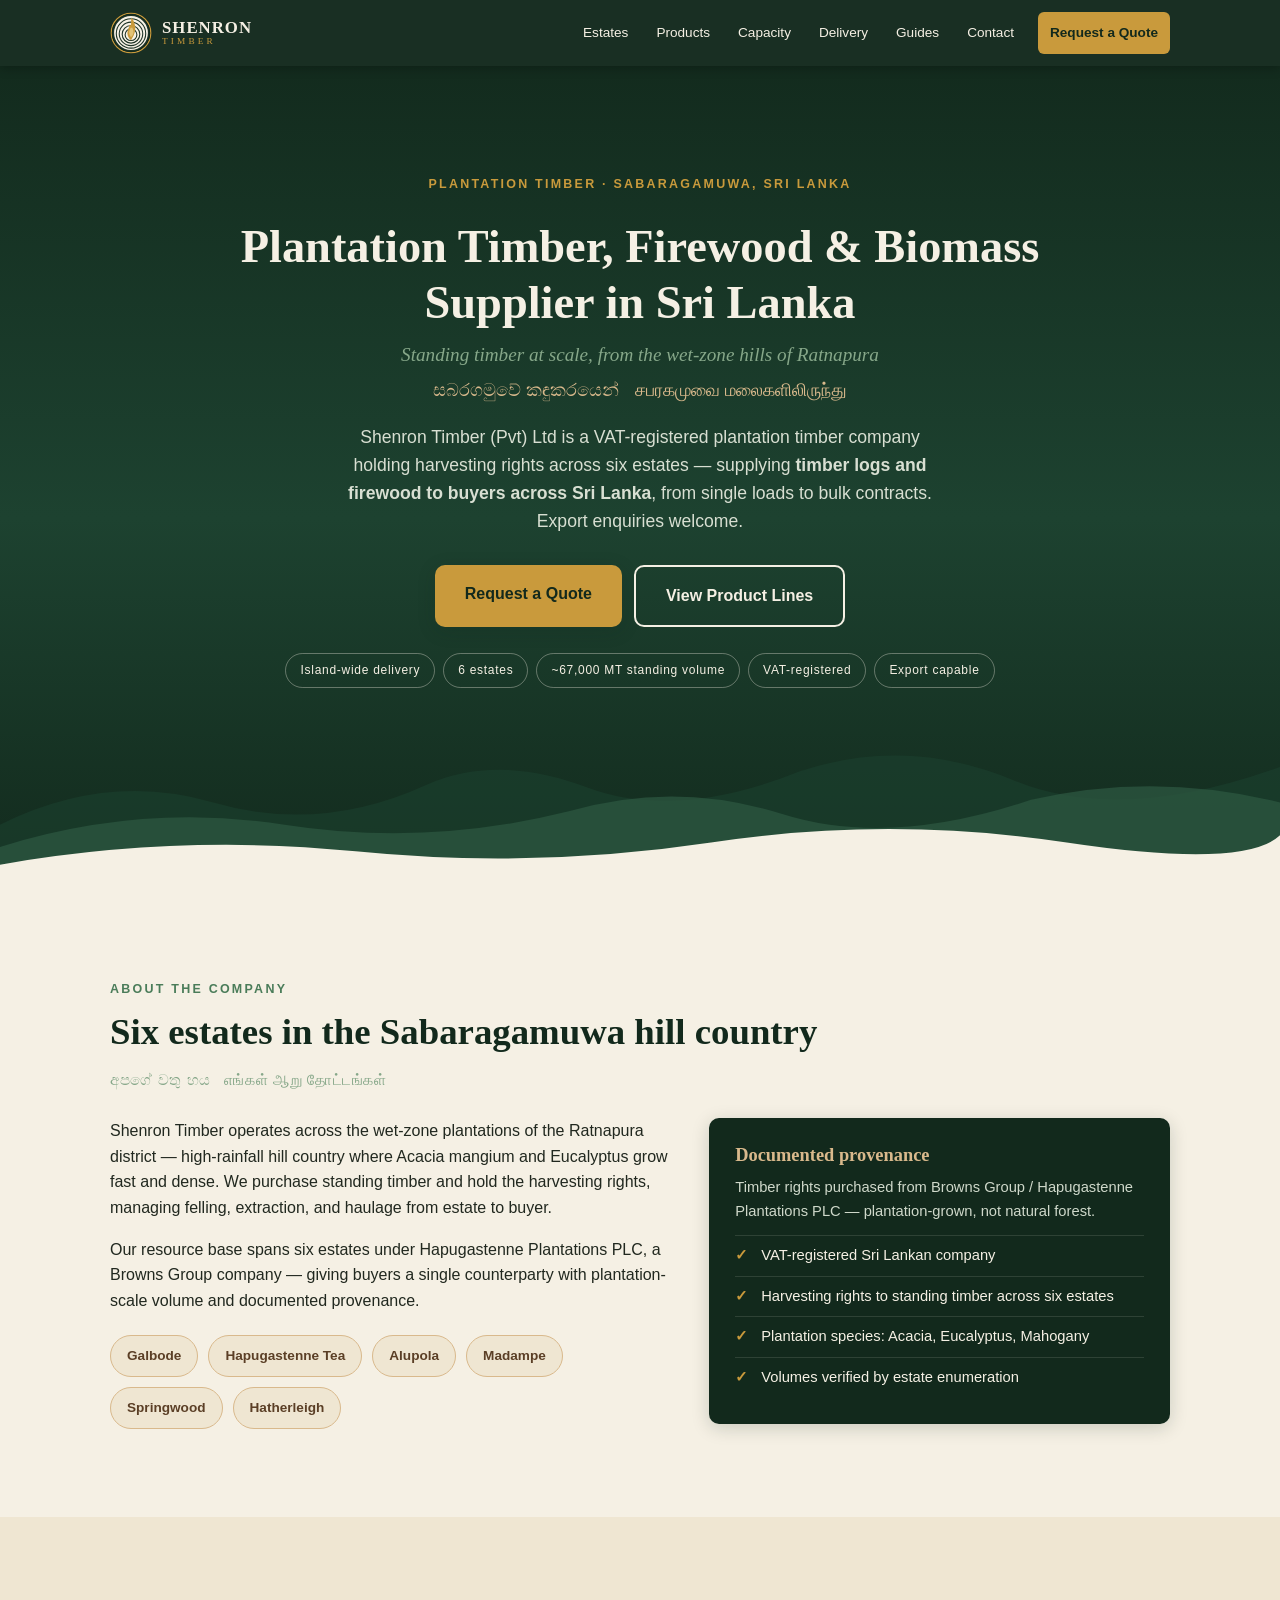
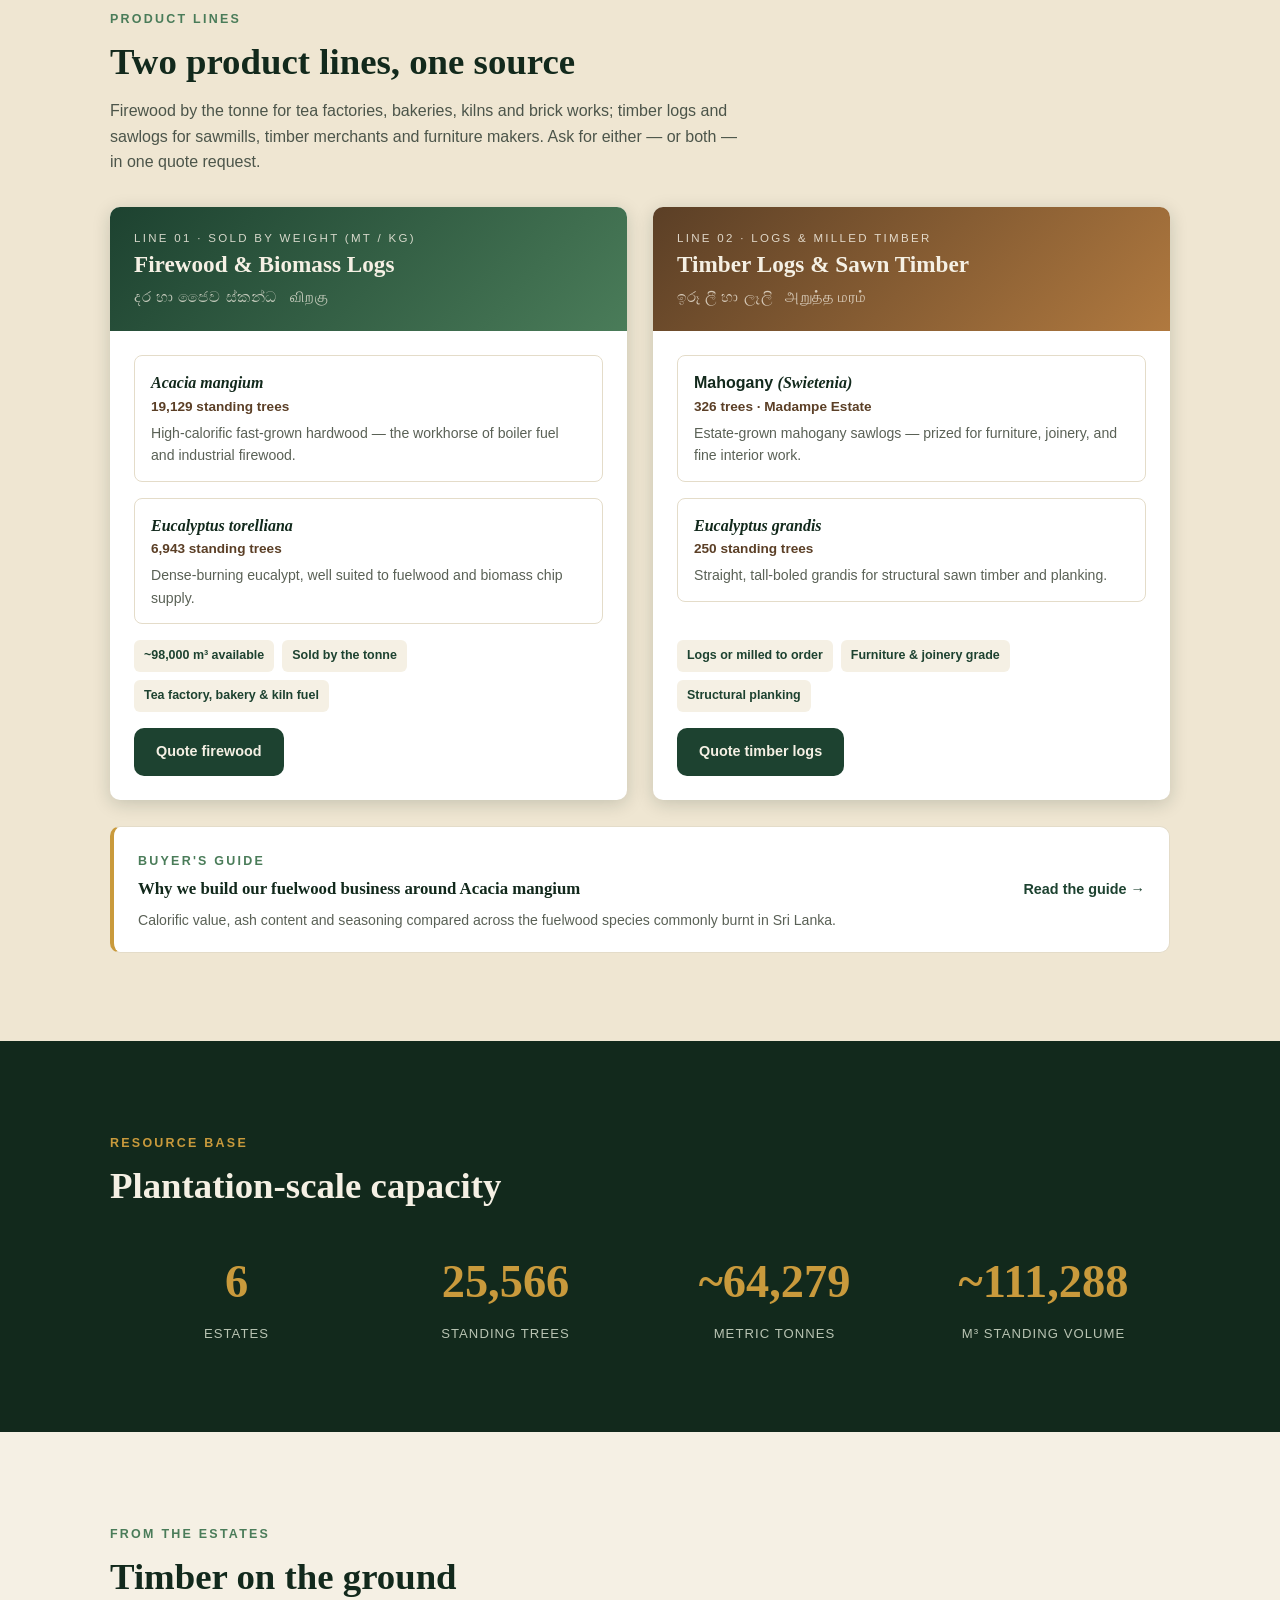
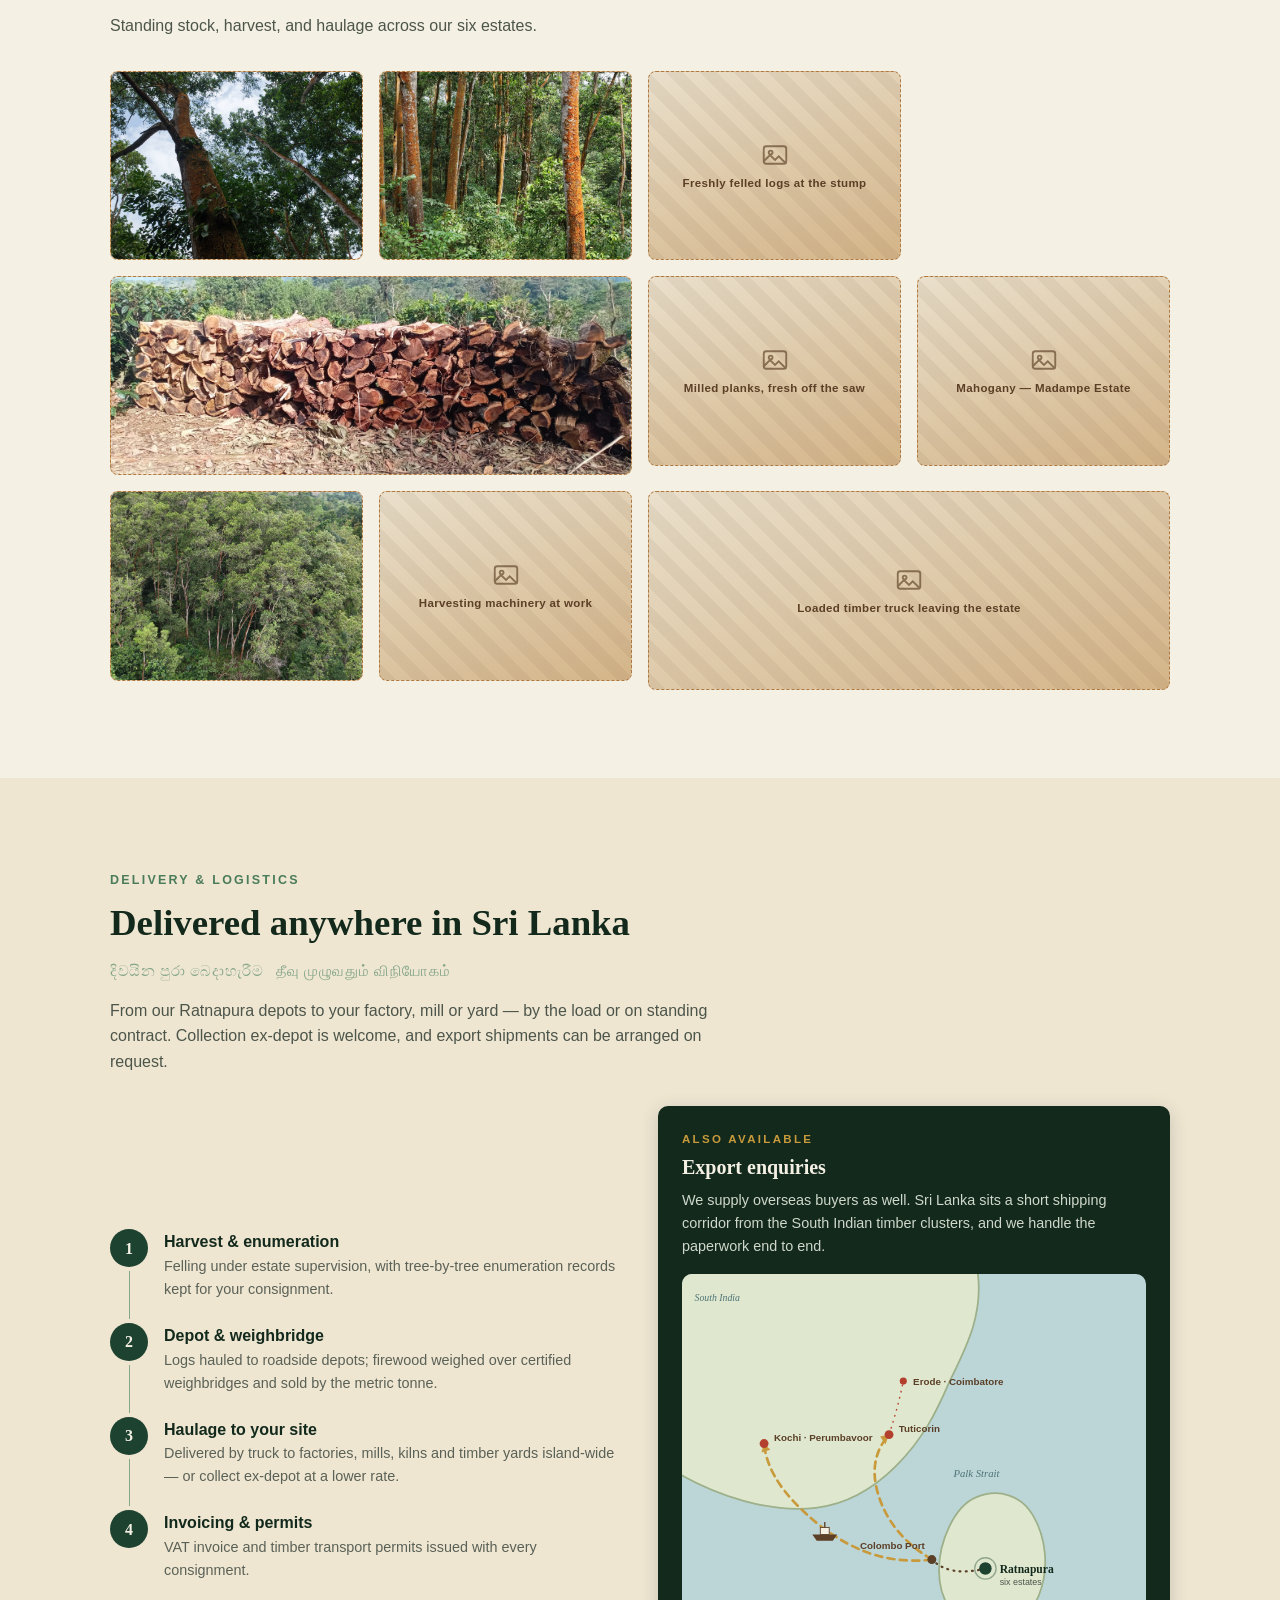
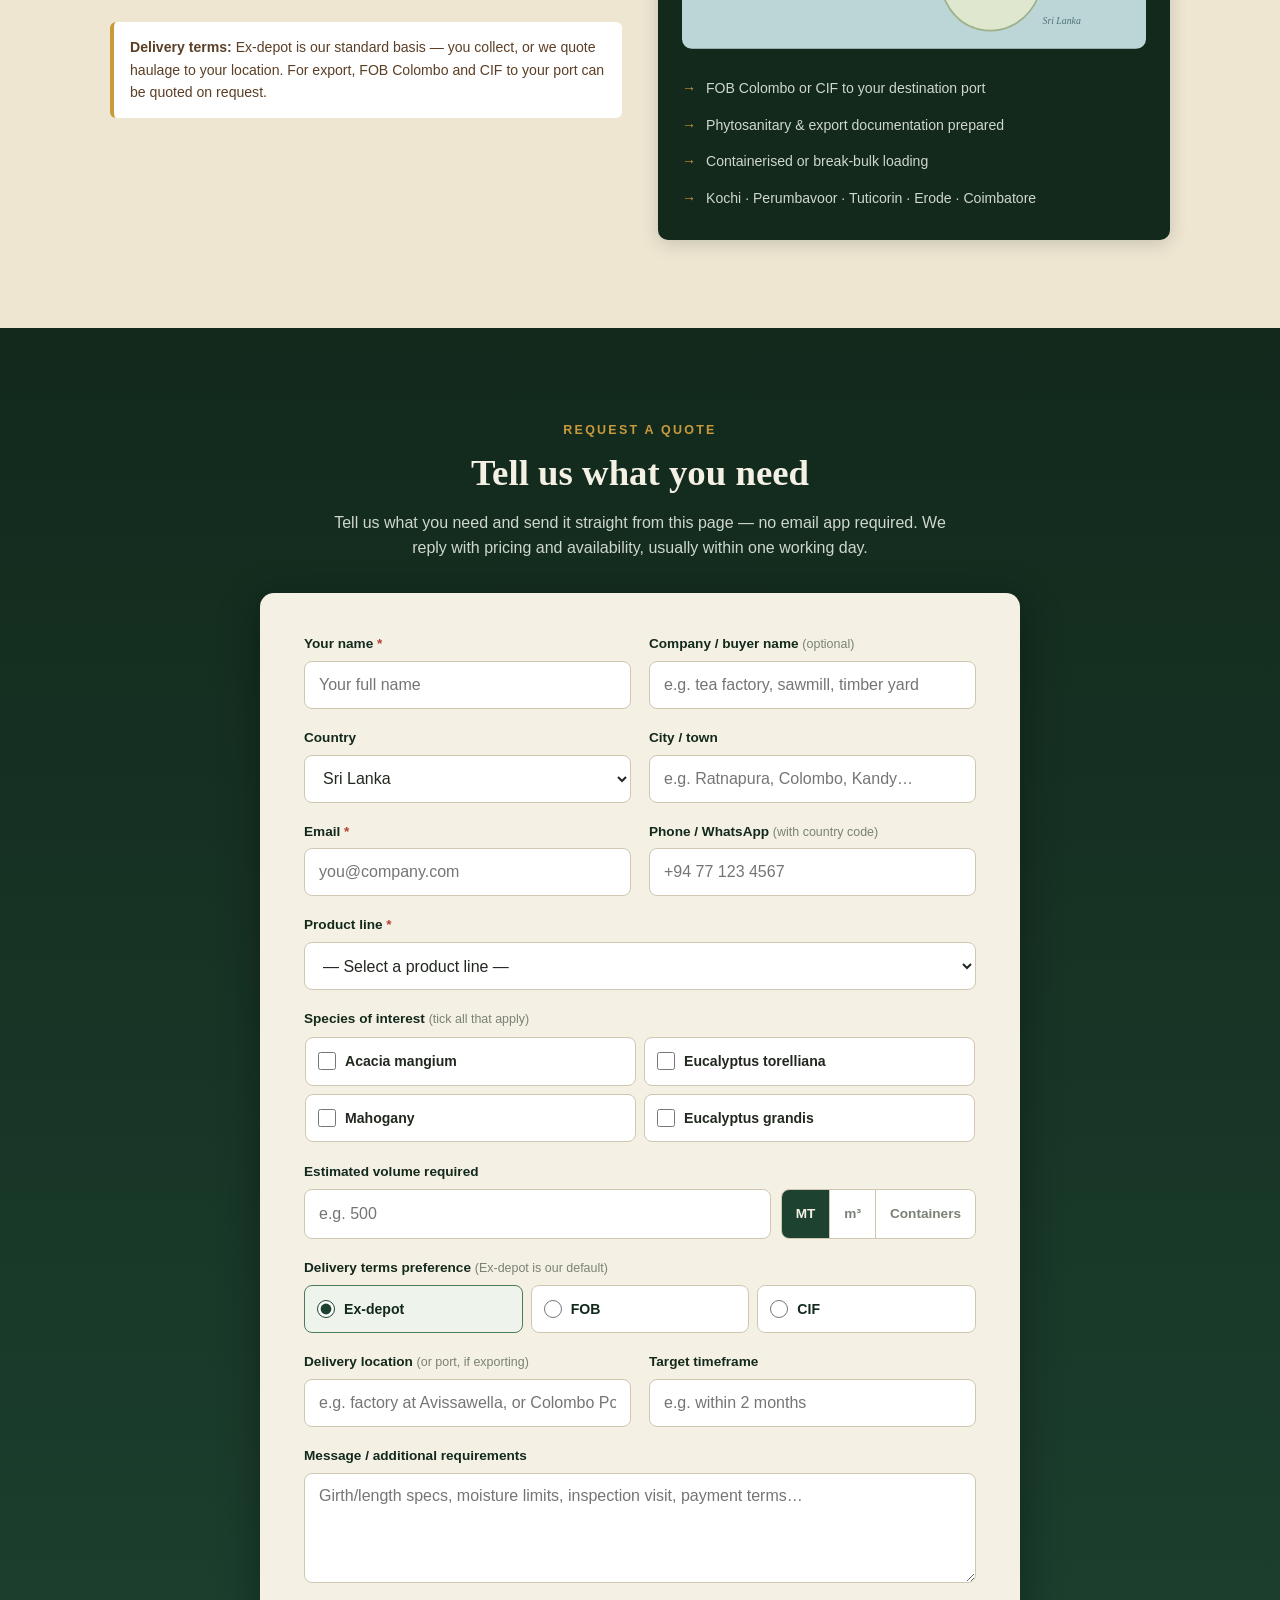
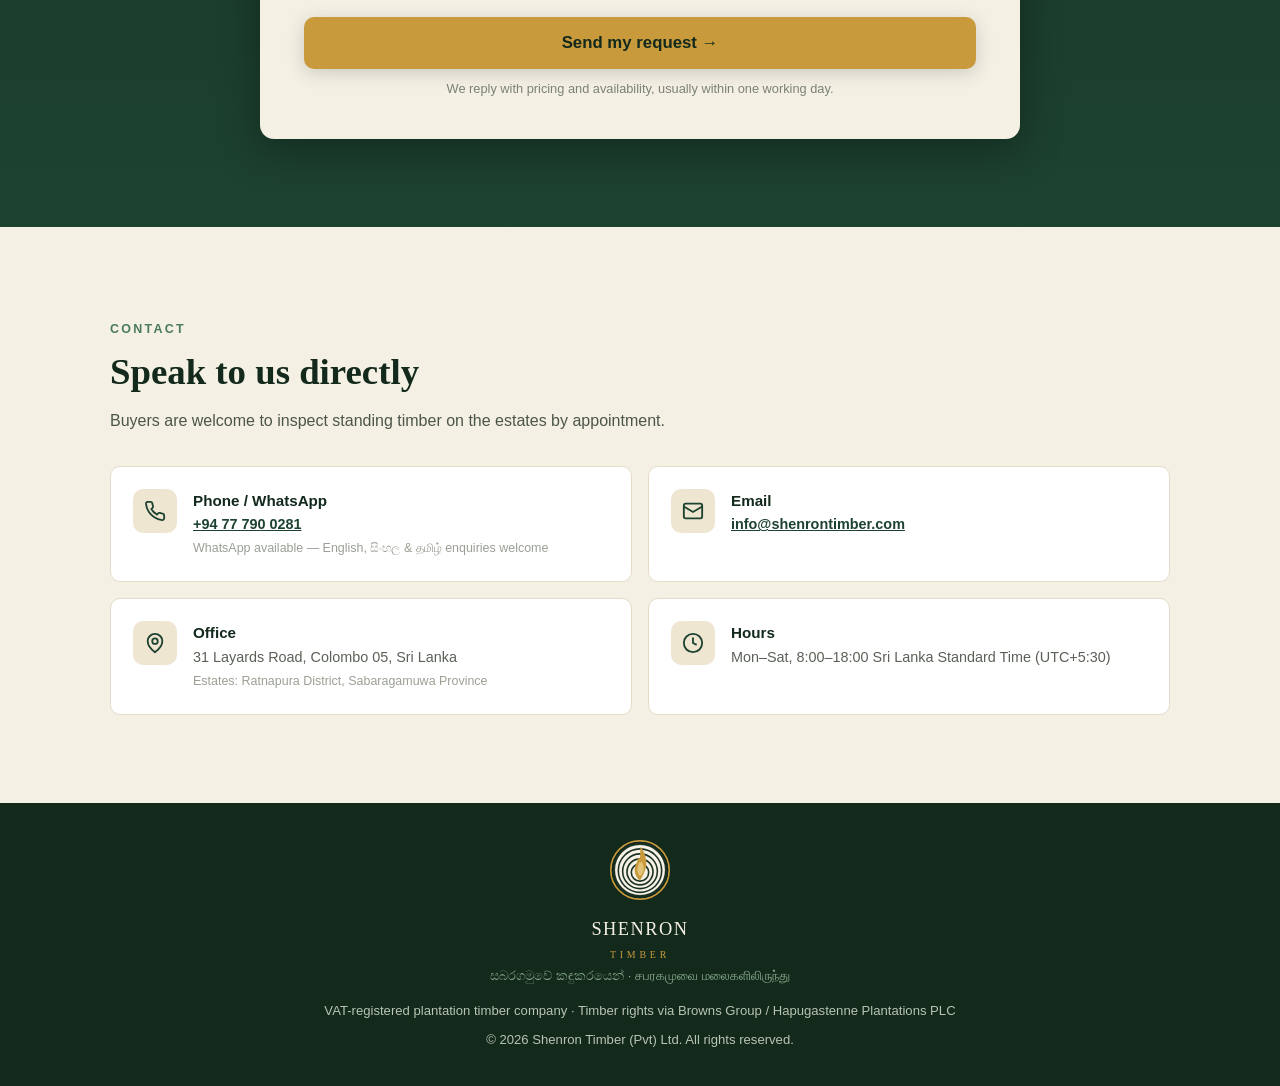
==== commit a6ff9d51: "Add Guides section with two buyer-focused articles - /articles/acacia-mangium-fuelwood — species cas" ====
--- a/index.html
+++ b/index.html
@@ -280,6 +280,17 @@
   .product-meta { margin-top: auto; display: flex; flex-wrap: wrap; gap: 8px; }
   .product-meta span { font-size: 0.78rem; background: var(--cream); border-radius: 6px; padding: 6px 10px; color: var(--forest); font-weight: 600; }
   .product-body .btn { align-self: flex-start; padding: 12px 22px; font-size: 0.9rem; }
+  .guide-strip {
+    margin-top: 26px; background: #fff; border: 1px solid #e4dcc9; border-left: 4px solid var(--gold);
+    border-radius: var(--radius); padding: 20px 24px; display: flex; flex-wrap: wrap;
+    align-items: center; justify-content: space-between; gap: 14px; text-decoration: none; color: inherit;
+  }
+  .guide-strip:hover { border-color: var(--leaf); border-left-color: var(--gold); }
+  .guide-strip .gs-text { flex: 1 1 320px; }
+  .guide-strip .eyebrow { margin-bottom: 4px; }
+  .guide-strip strong { display: block; font-family: Georgia, serif; font-size: 1.05rem; color: var(--forest-deep); margin-bottom: 4px; }
+  .guide-strip span.sub { font-size: 0.88rem; color: #5a6156; }
+  .guide-strip .gs-go { font-weight: 700; color: var(--forest); font-size: 0.9rem; white-space: nowrap; }
   .btn-forest { background: var(--forest); color: var(--cream); }
   .btn-forest:hover { background: var(--leaf); }
 
@@ -507,6 +518,7 @@
       <a href="#products">Products</a>
       <a href="#capacity">Capacity</a>
       <a href="#logistics">Delivery</a>
+      <a href="/articles/">Guides</a>
       <a href="#contact">Contact</a>
       <a class="cta" href="#rfq">Request a Quote</a>
     </nav>
@@ -520,6 +532,7 @@
     <a href="#products">Products</a>
     <a href="#capacity">Capacity</a>
     <a href="#logistics">Delivery</a>
+    <a href="/articles/">Guides</a>
     <a href="#contact">Contact</a>
     <a class="cta" href="#rfq">Request a Quote</a>
   </div>
@@ -651,6 +664,15 @@
       </article>
 
     </div>
+
+    <a class="guide-strip" href="/articles/acacia-mangium-fuelwood">
+      <span class="gs-text">
+        <span class="eyebrow">Buyer's guide</span>
+        <strong>Why we build our fuelwood business around Acacia mangium</strong>
+        <span class="sub">Calorific value, ash content and seasoning compared across the fuelwood species commonly burnt in Sri Lanka.</span>
+      </span>
+      <span class="gs-go">Read the guide →</span>
+    </a>
   </div>
 </section>
 
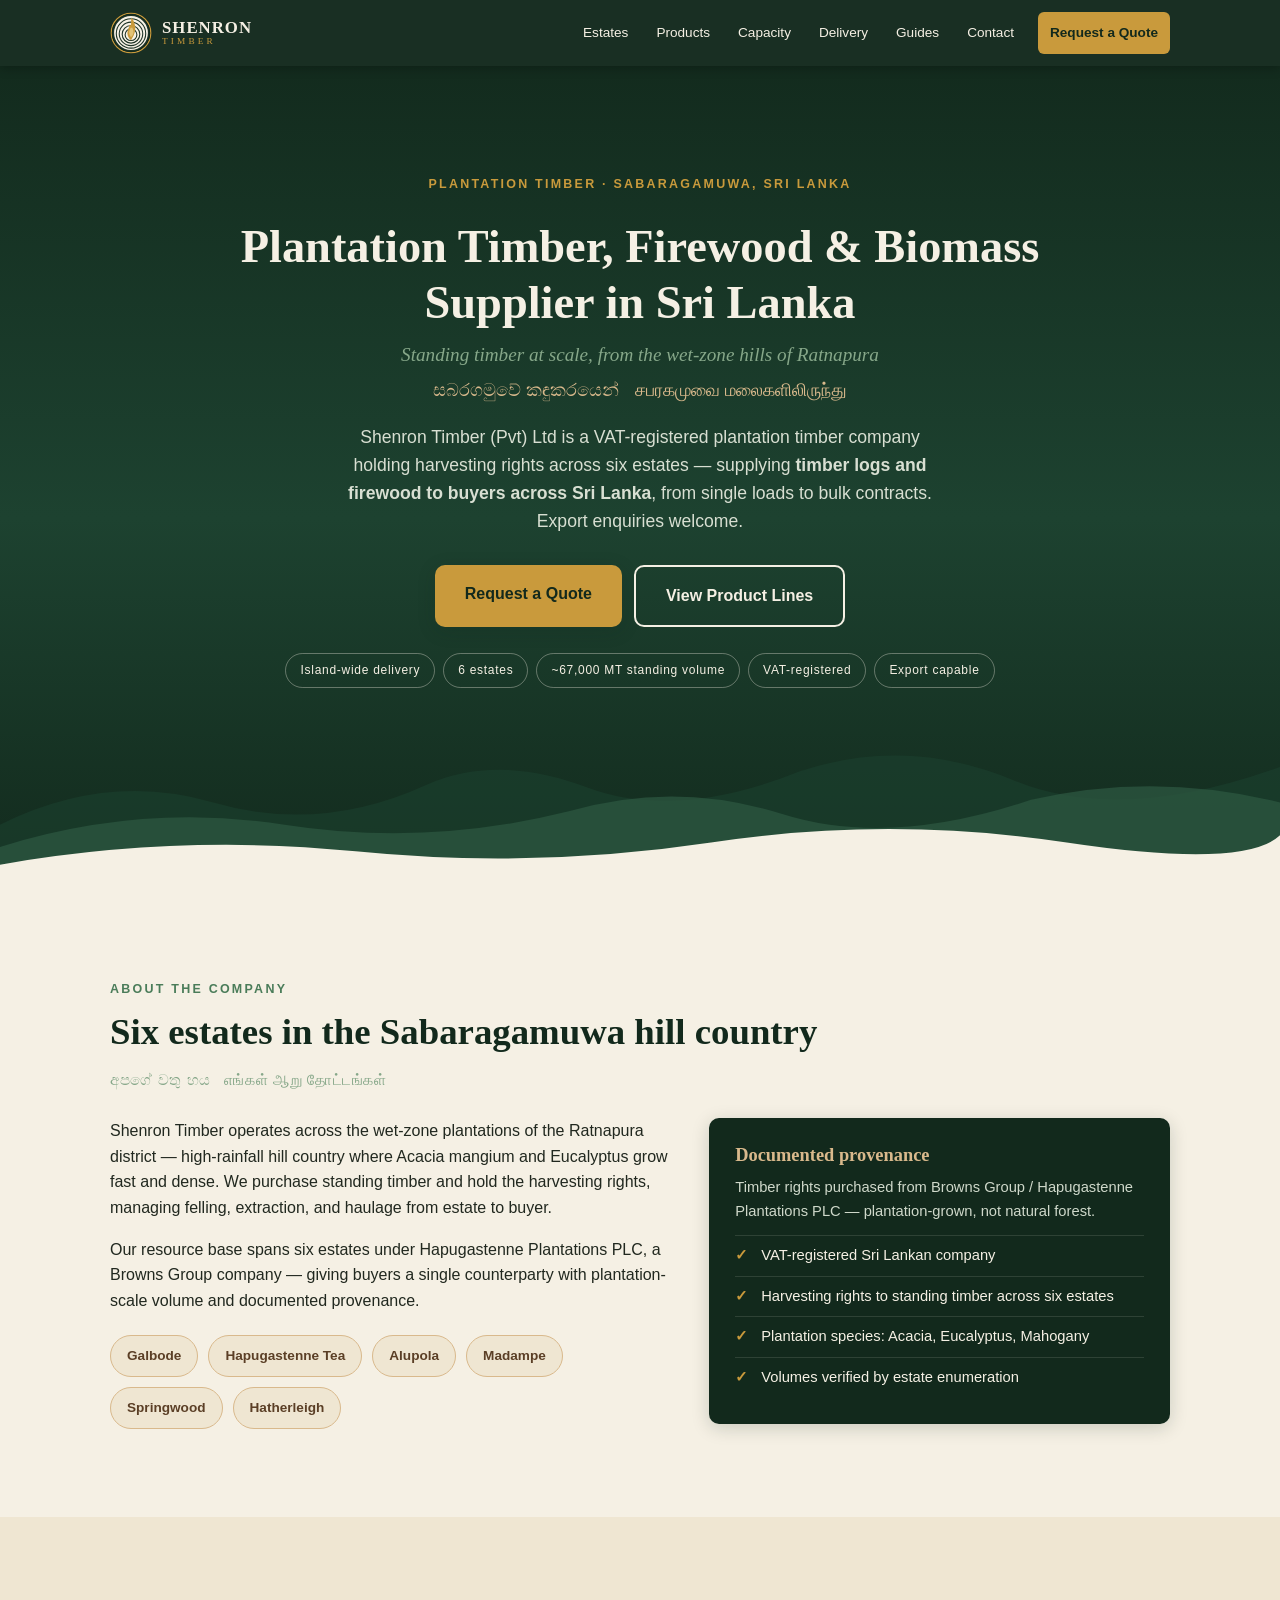
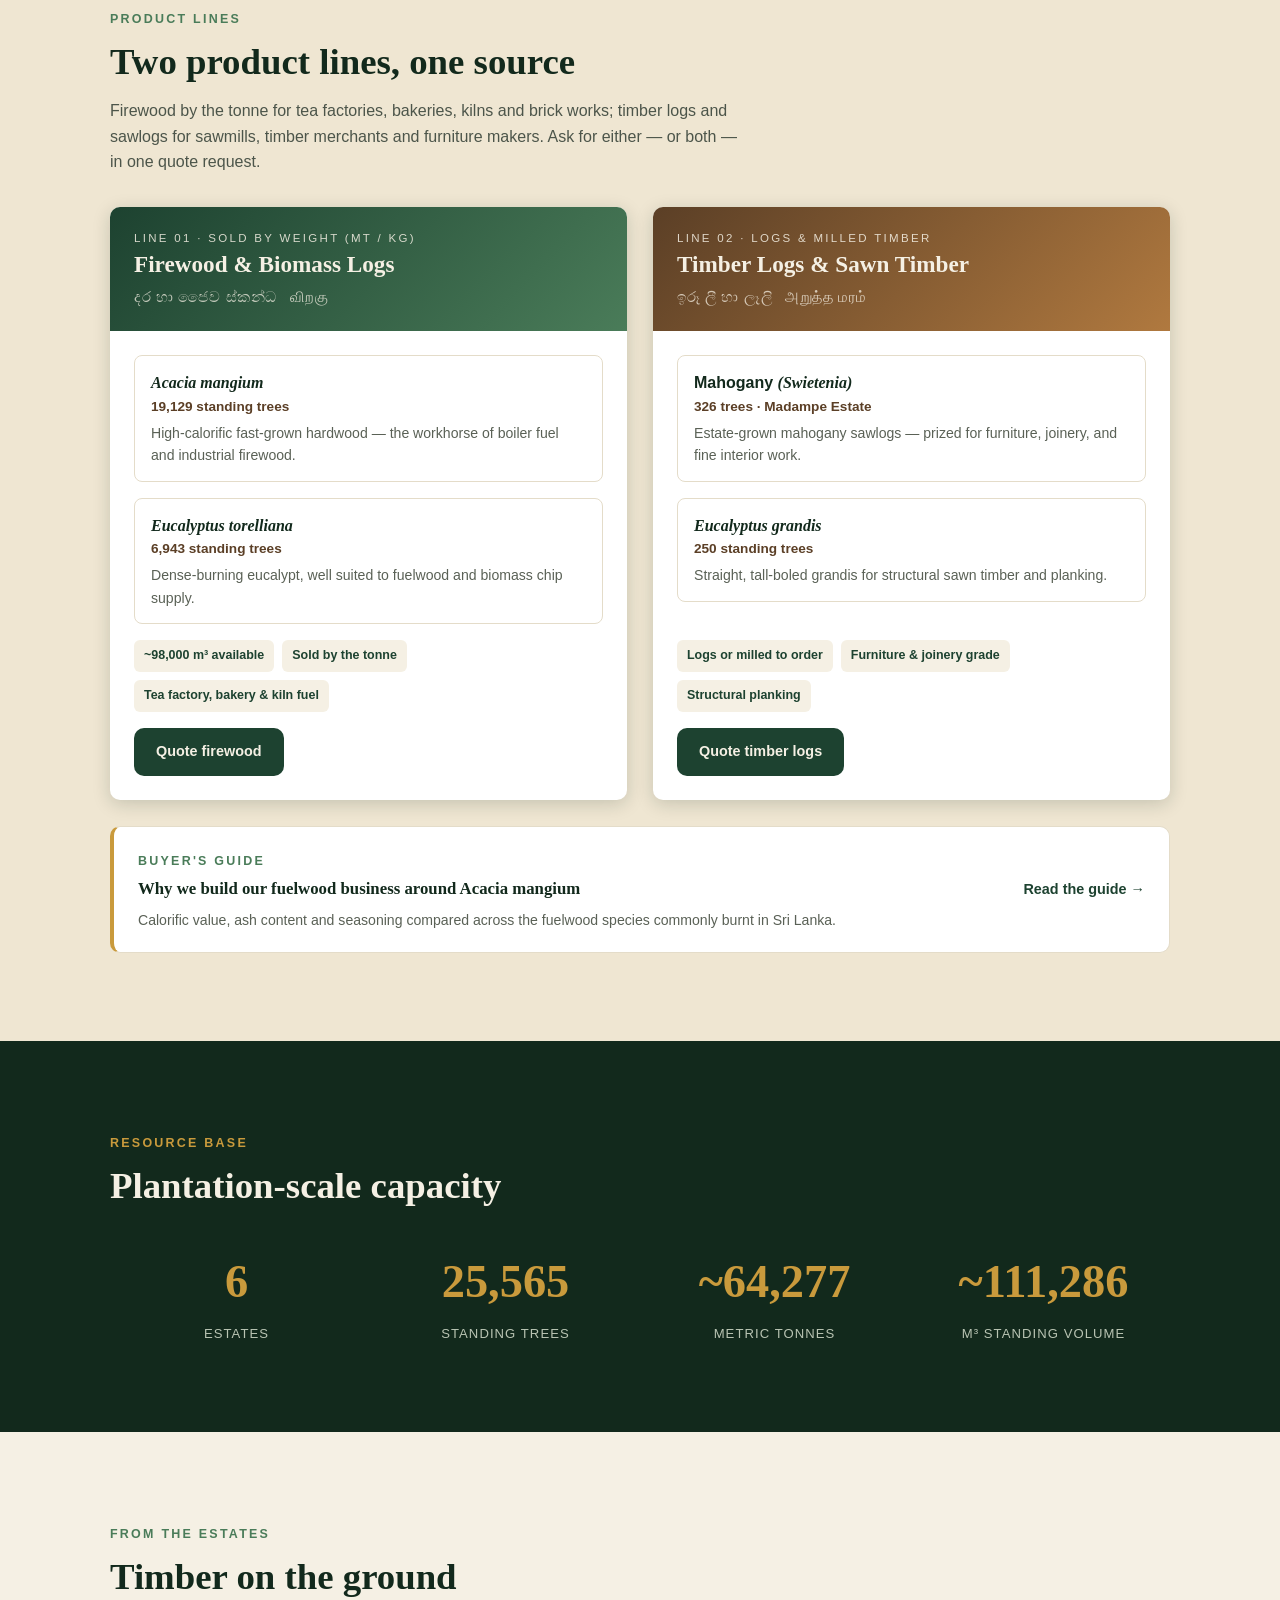
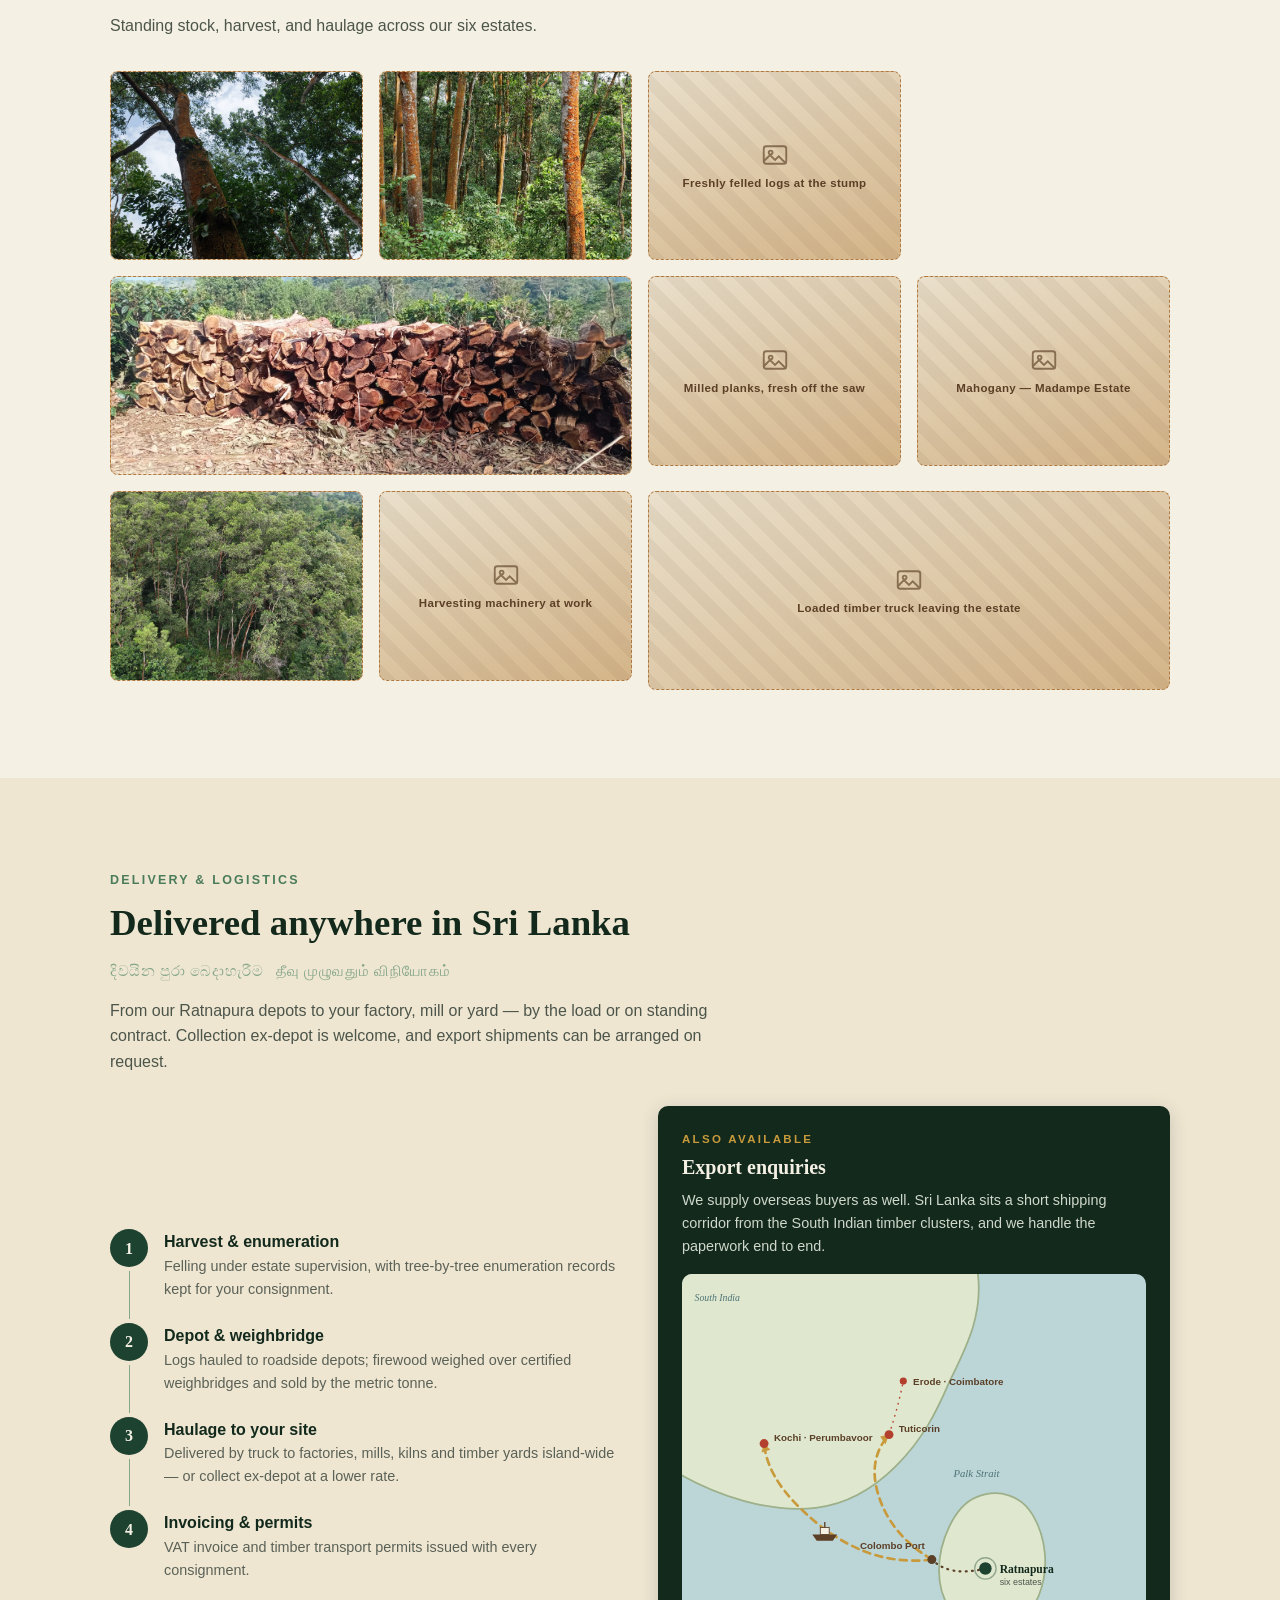
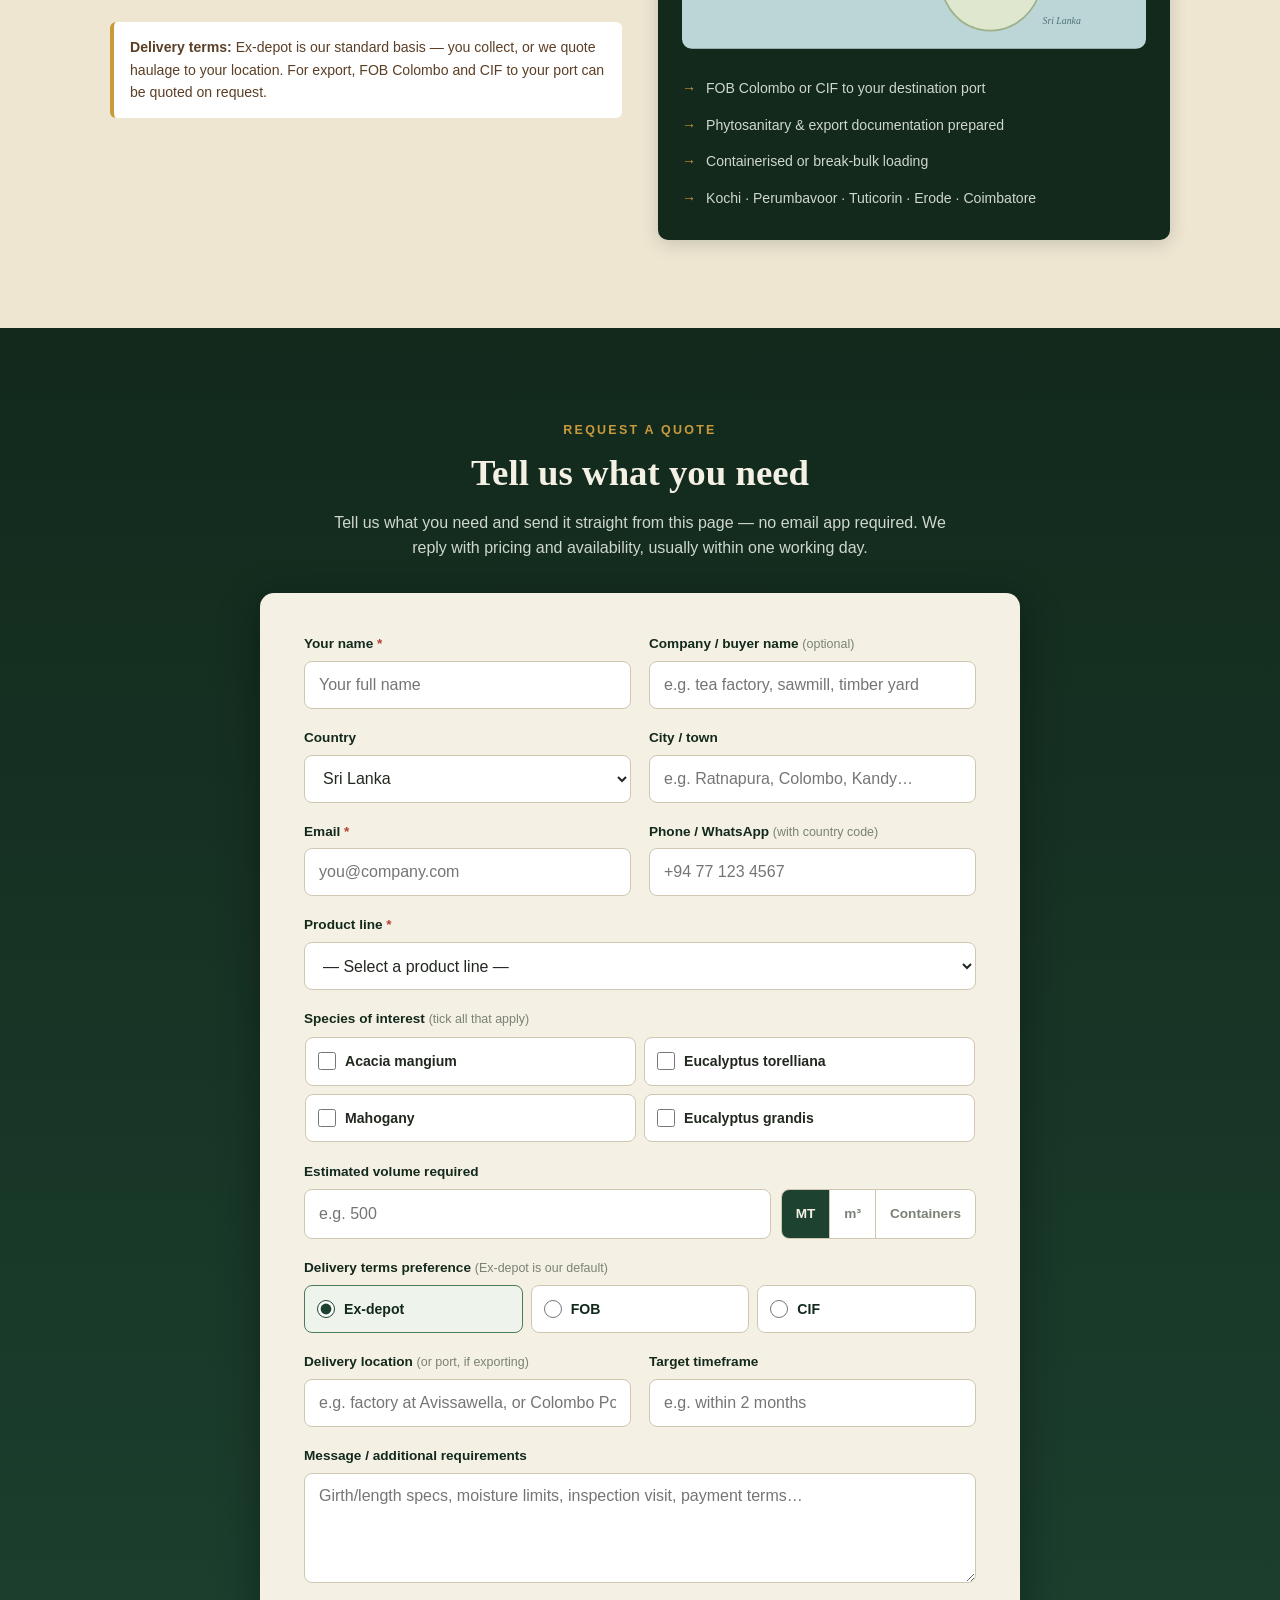
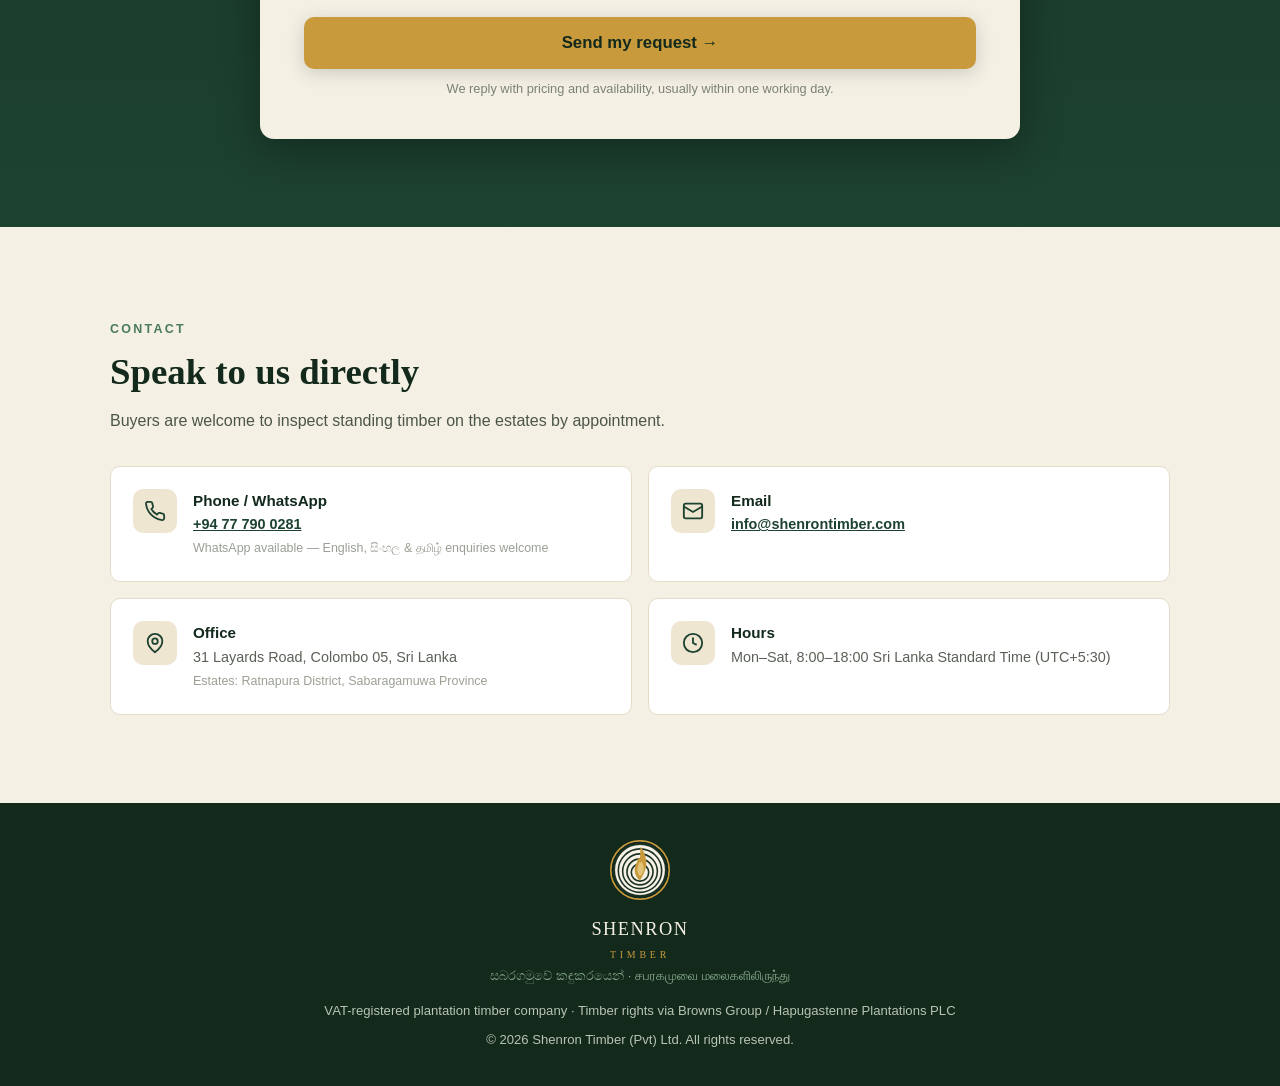
==== commit 3de50b1a: "Use trailing-slash article URLs to avoid redirect hop Co-Authored-By: Claude Opus 5 <noreply@anthrop" ====
--- a/index.html
+++ b/index.html
@@ -665,7 +665,7 @@
 
     </div>
 
-    <a class="guide-strip" href="/articles/acacia-mangium-fuelwood">
+    <a class="guide-strip" href="/articles/acacia-mangium-fuelwood/">
       <span class="gs-text">
         <span class="eyebrow">Buyer's guide</span>
         <strong>Why we build our fuelwood business around Acacia mangium</strong>
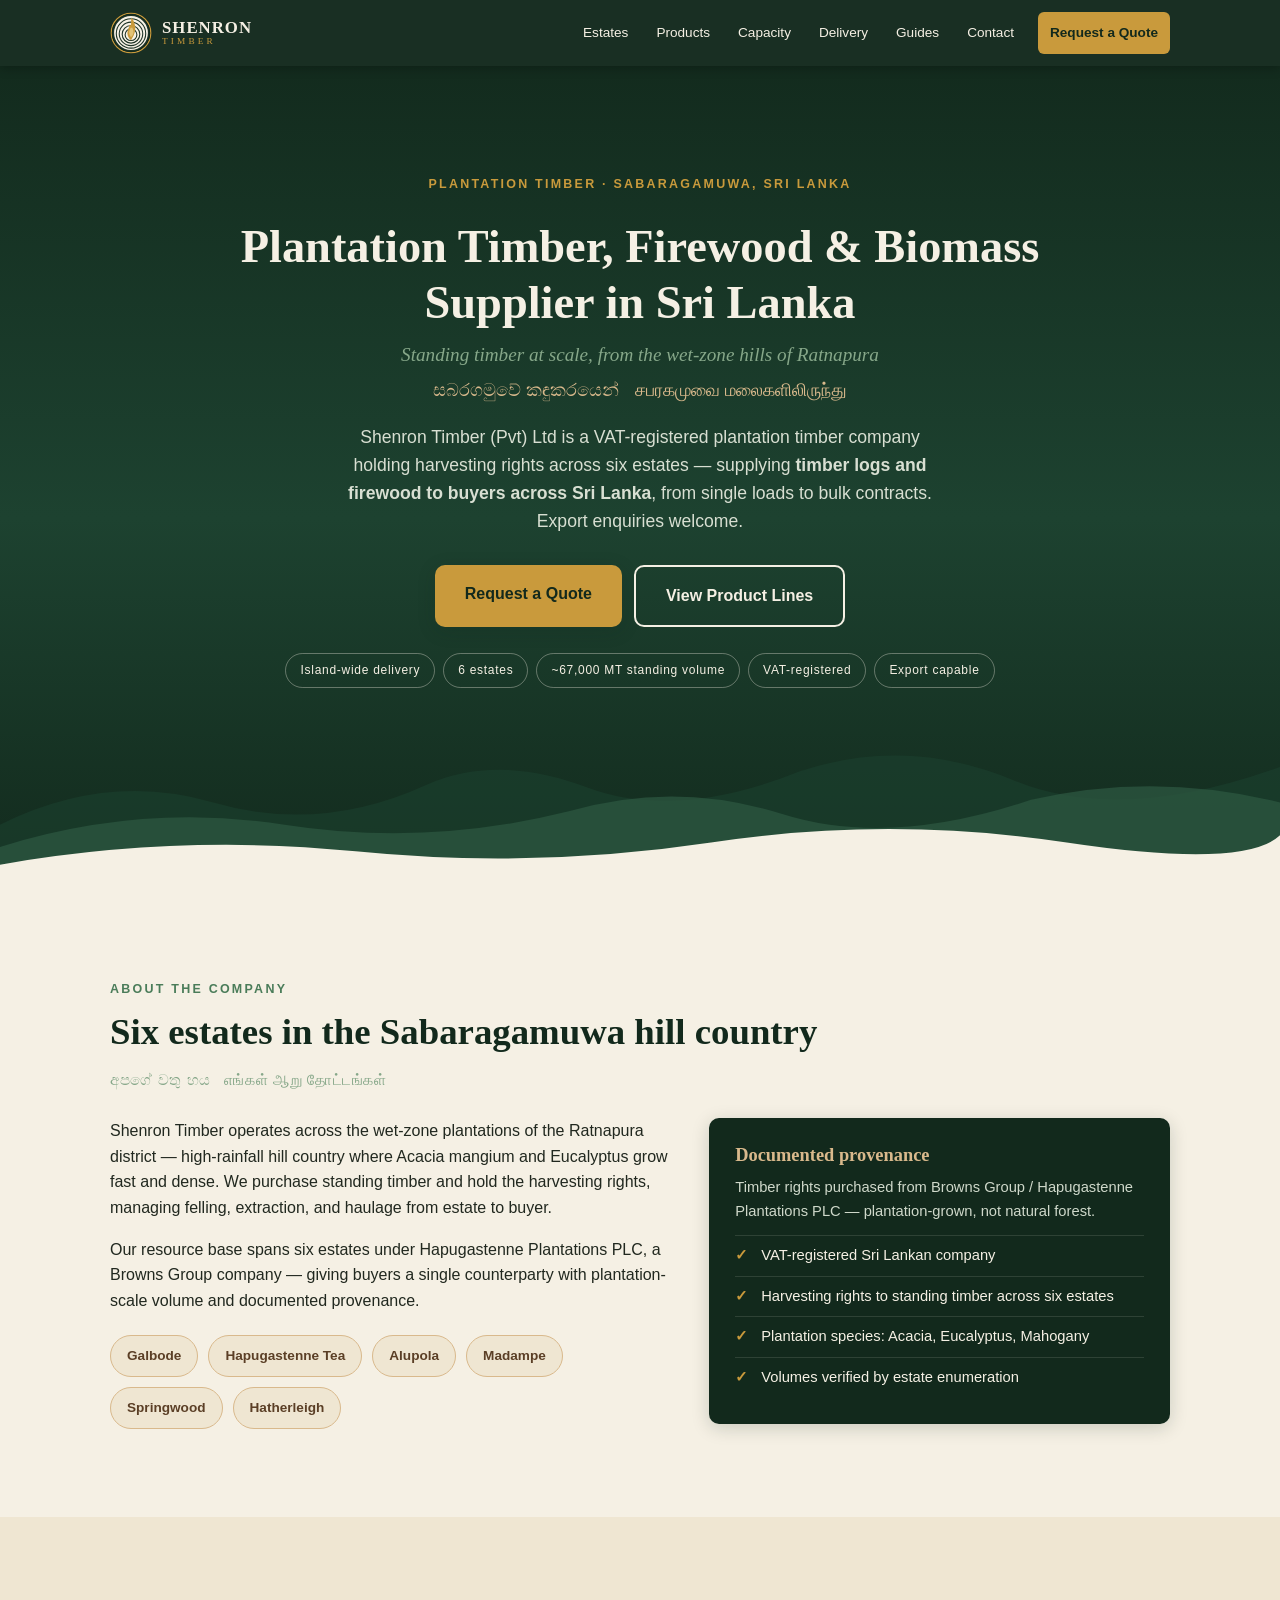
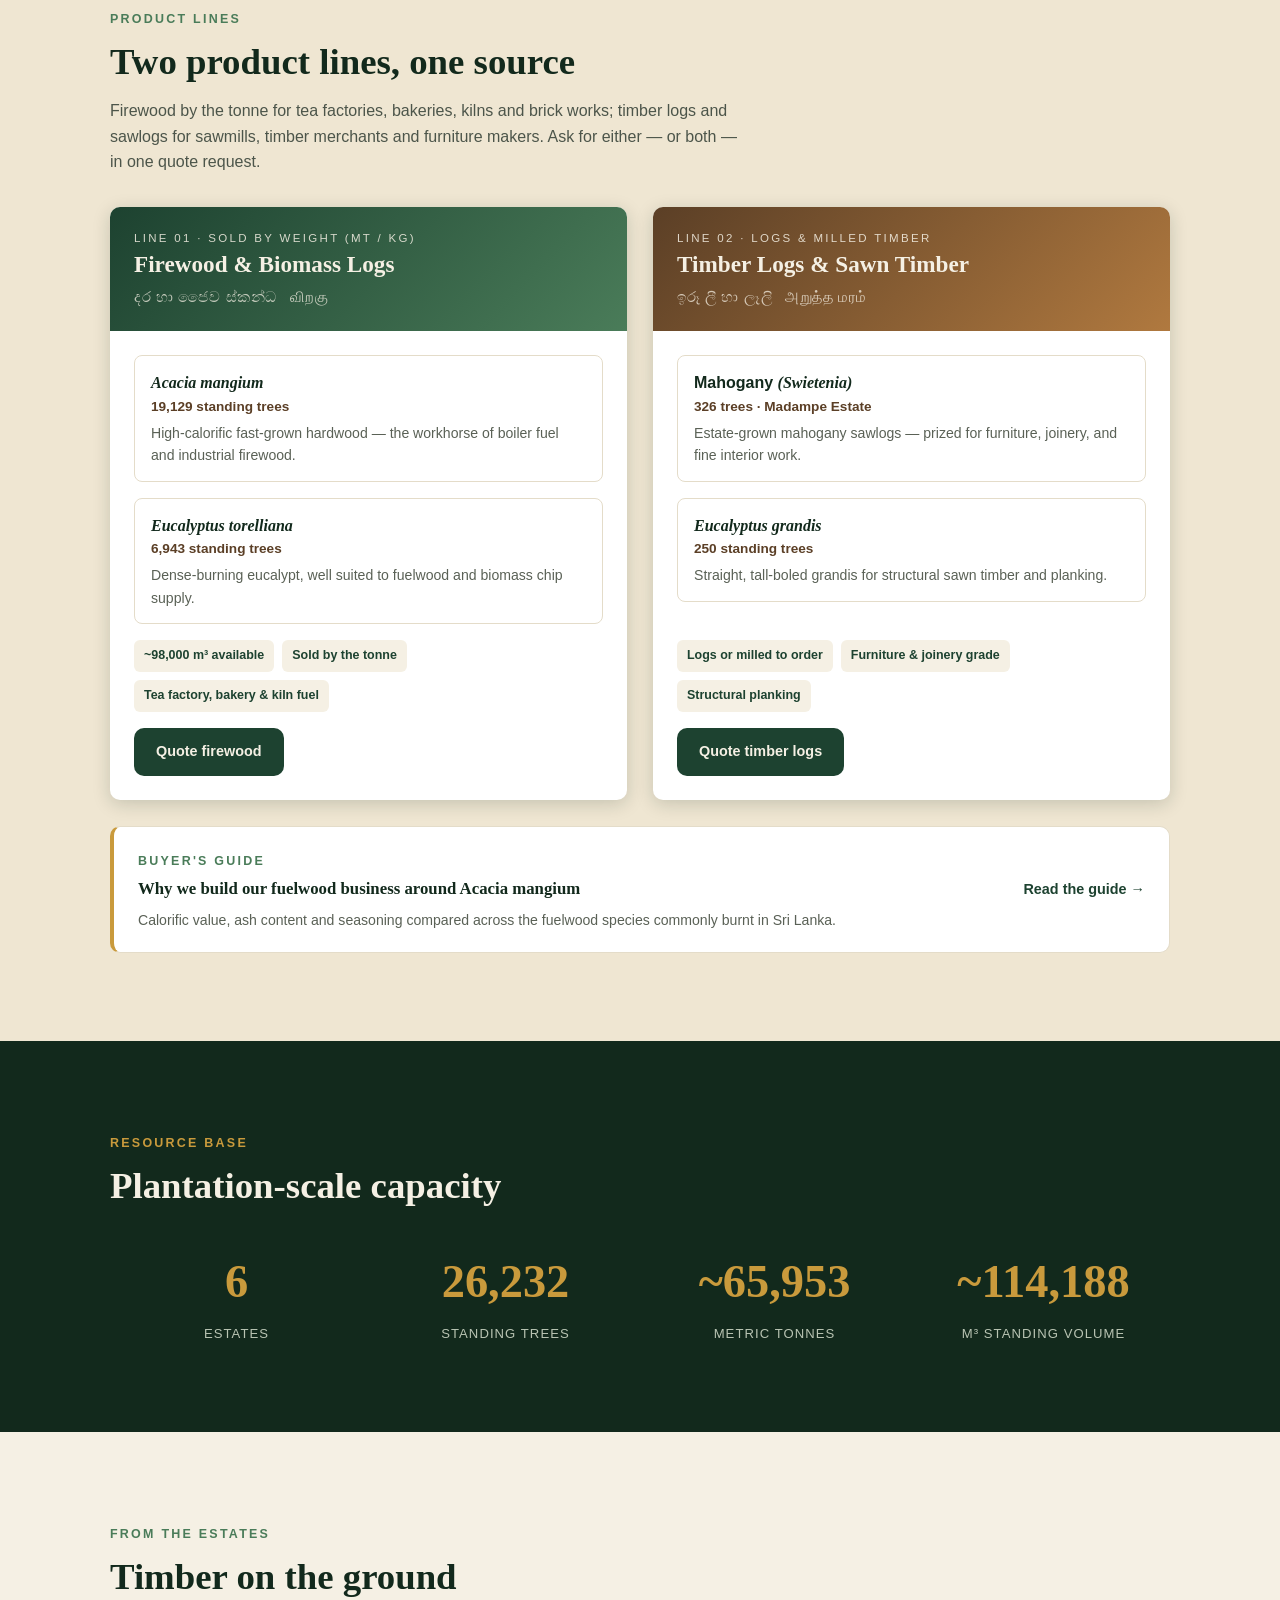
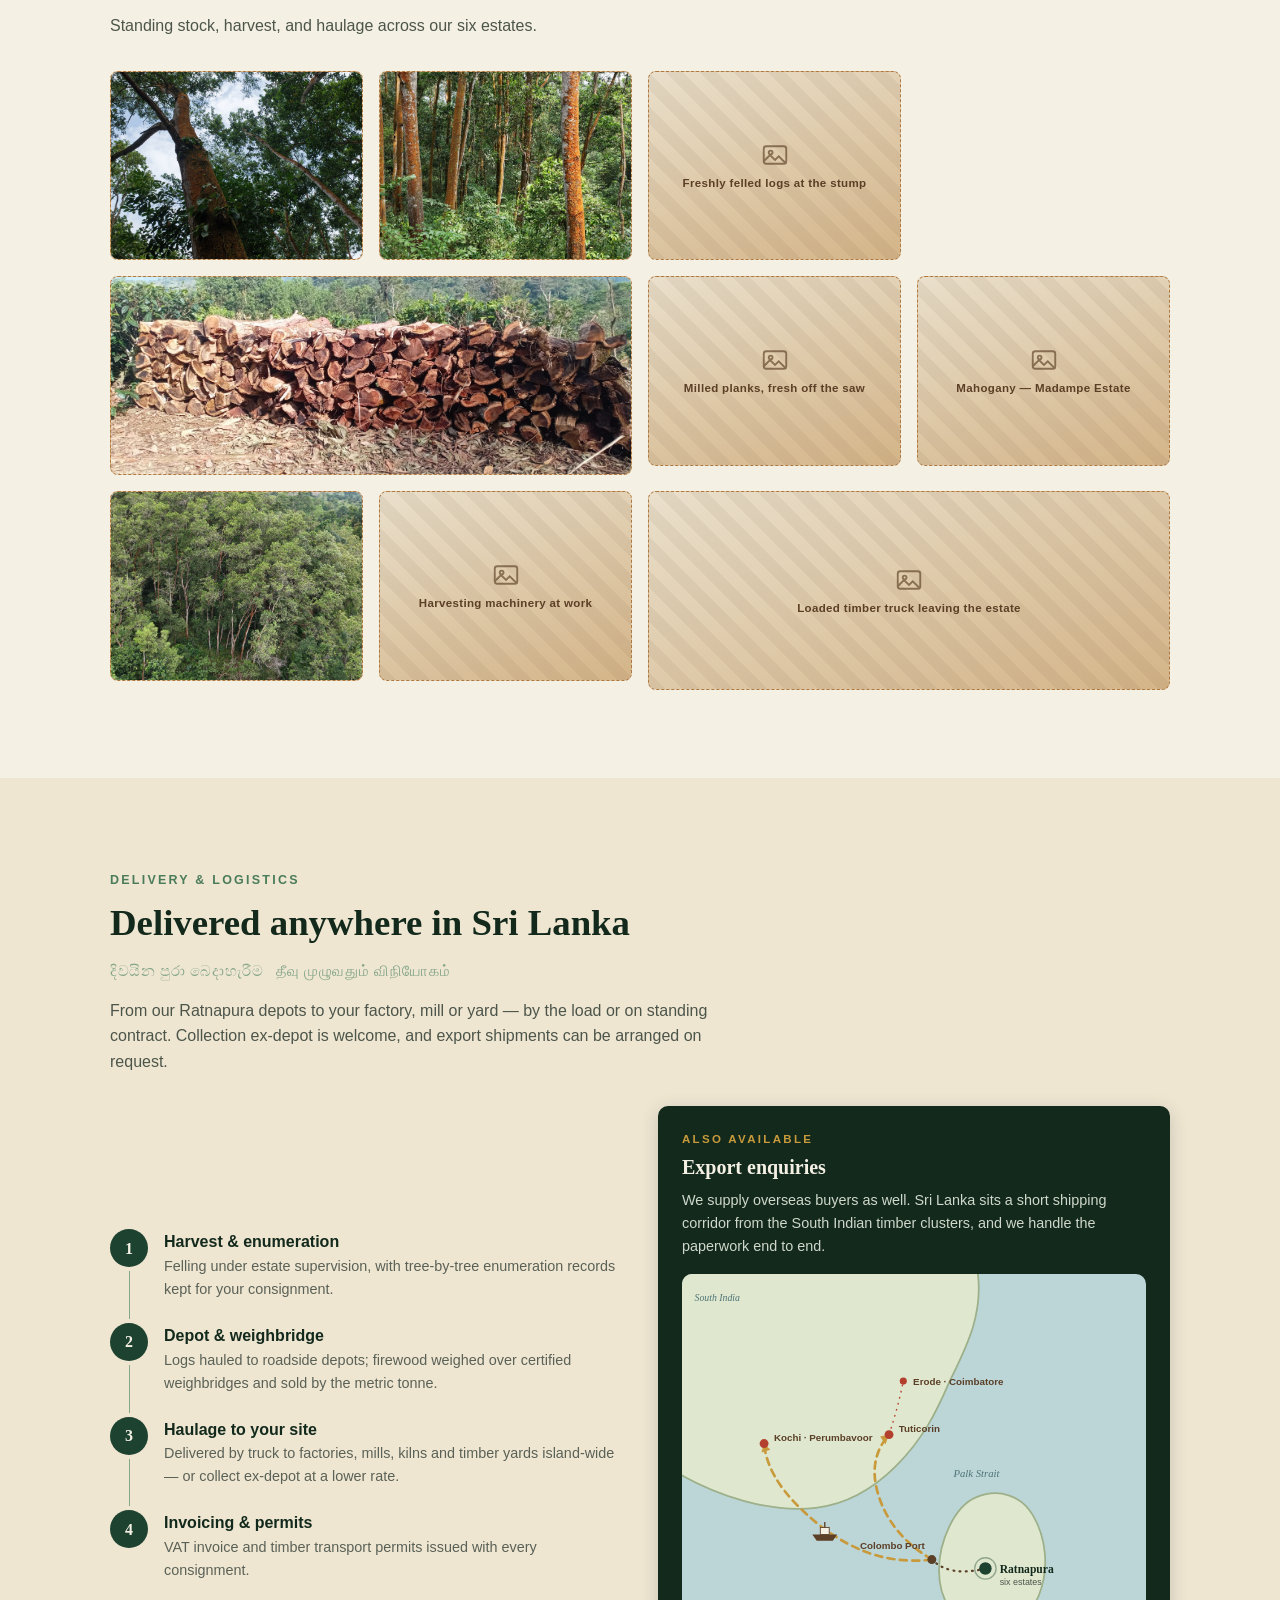
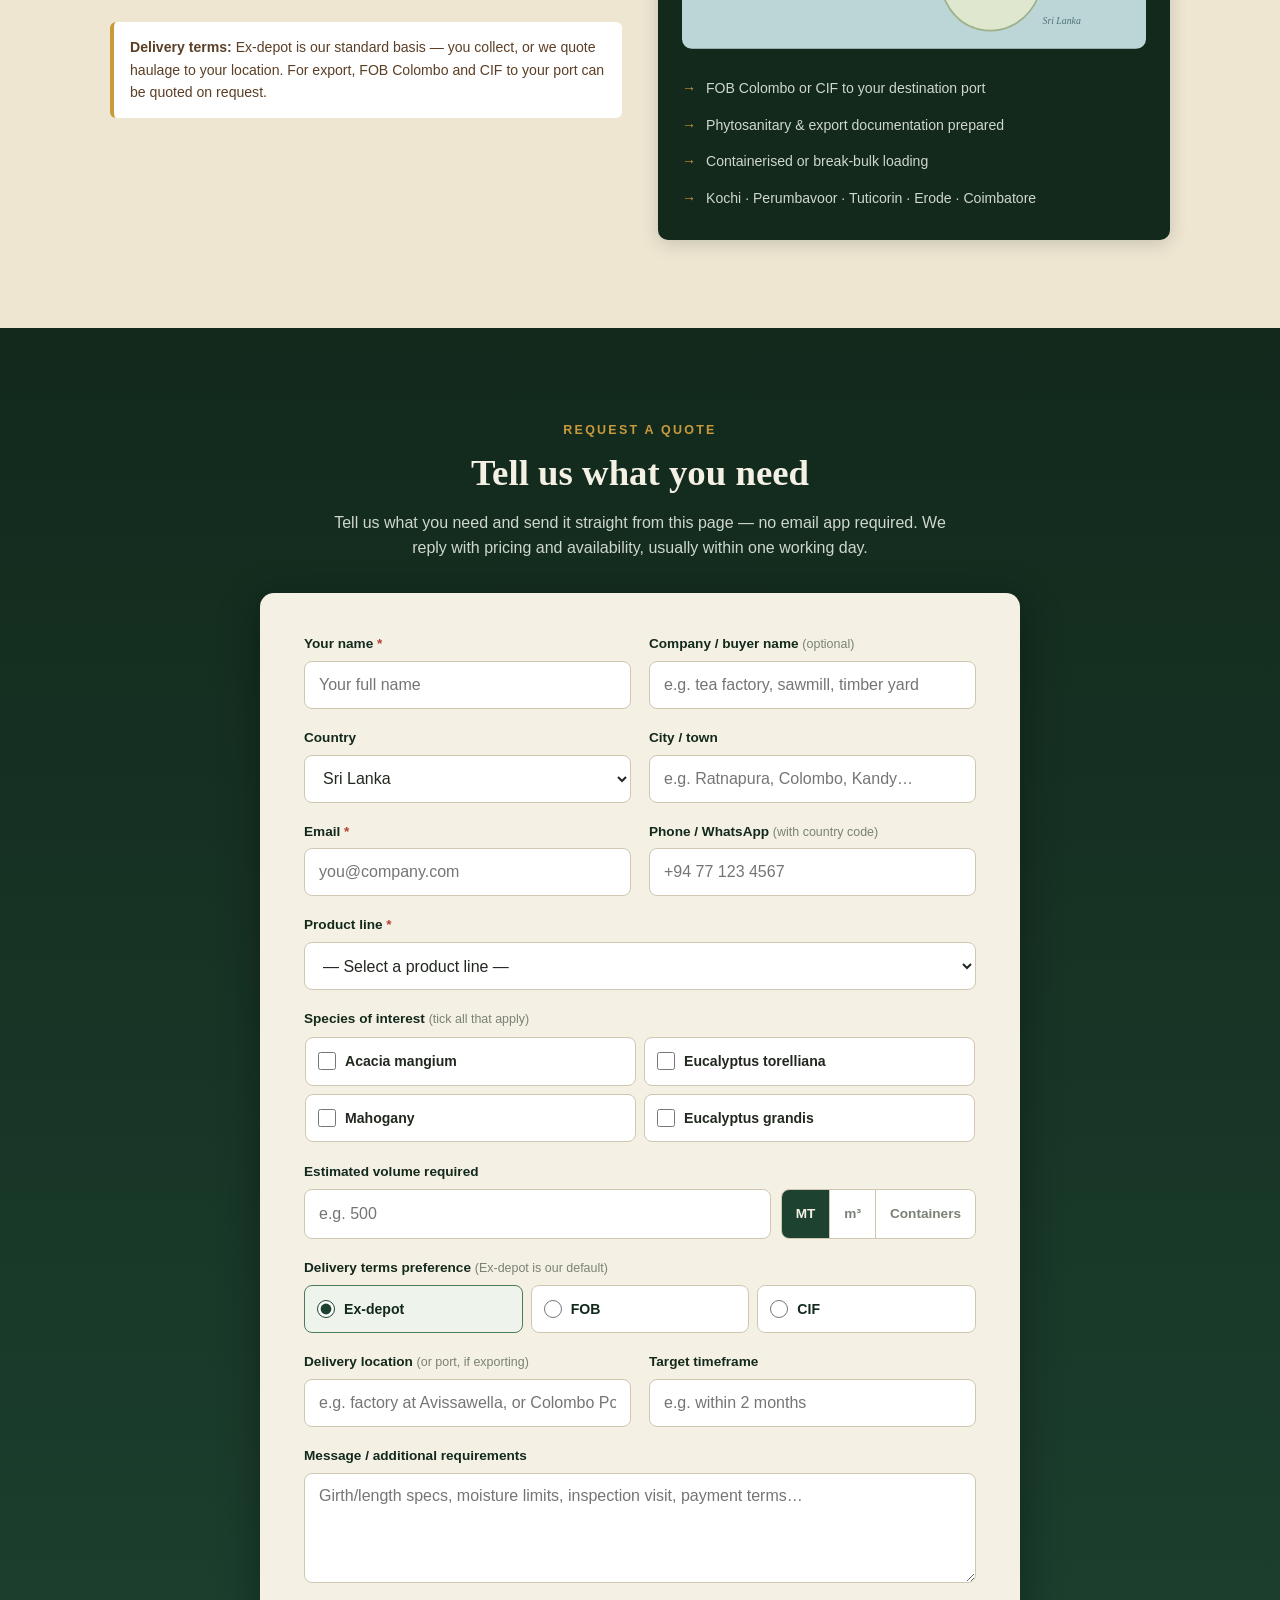
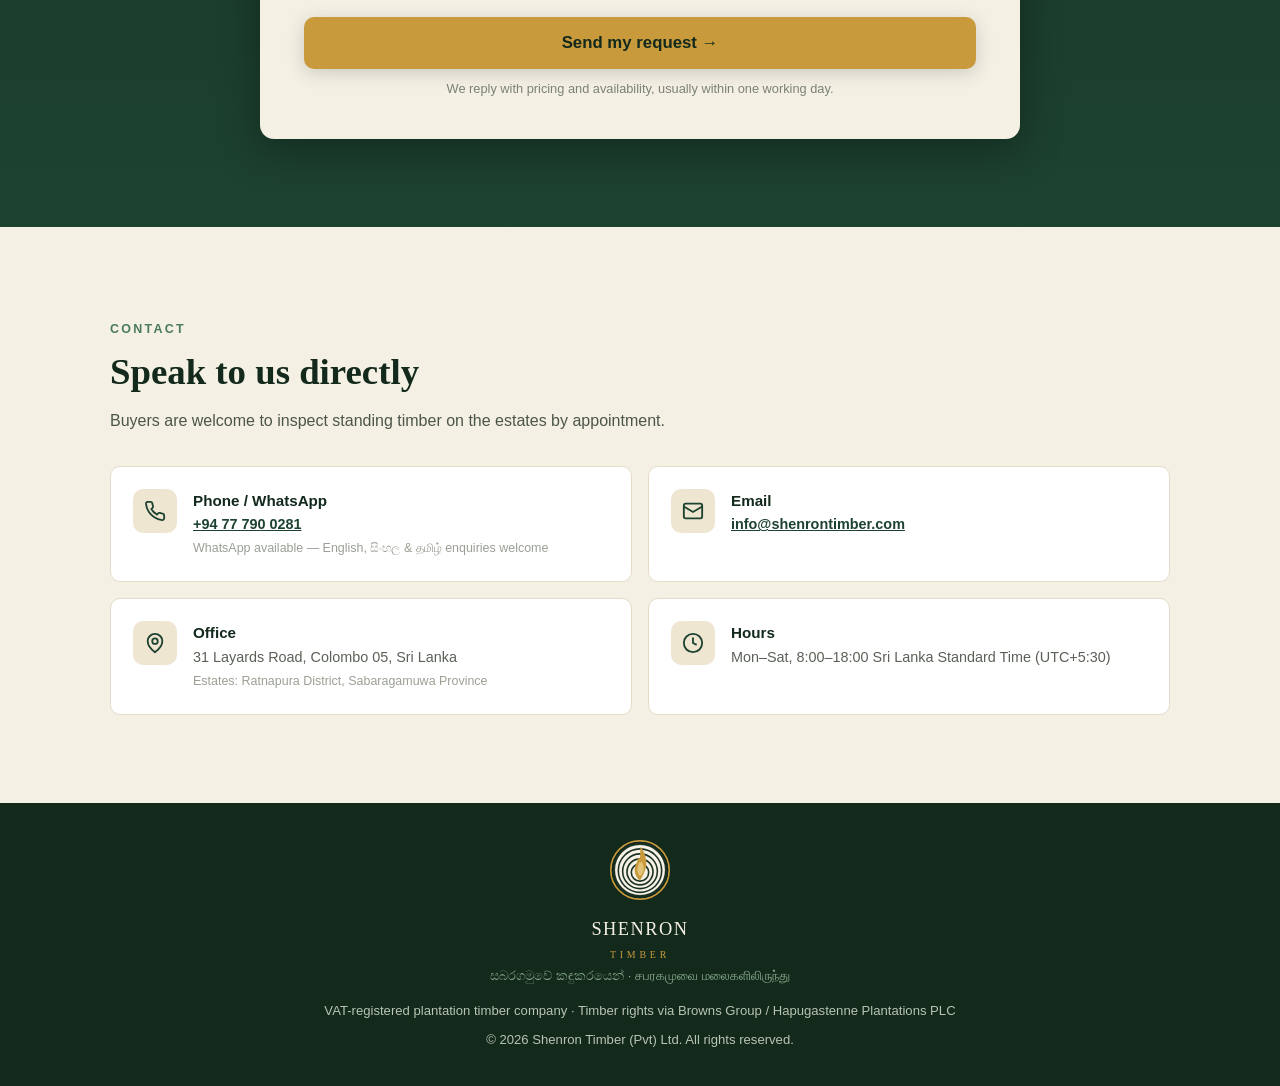
==== commit 00eb40fa: "Add optional intro video overlay Plays assets/intro.mp4 once per session before revealing the site. " ====
--- a/index.html
+++ b/index.html
@@ -479,6 +479,33 @@
   footer.site .fbrand span { display: block; font-size: 0.62rem; letter-spacing: 0.38em; color: var(--gold); margin-top: 3px; }
   footer.site .fscripts { color: var(--leaf-soft); margin-bottom: 14px; }
 
+  /* ---------- Intro video overlay ----------
+     Only ever shown when assets/intro.mp4 loads fast enough. The site
+     underneath is fully rendered the whole time, so if anything at all
+     goes wrong the visitor simply sees the site. */
+  #intro {
+    position: fixed; inset: 0; z-index: 9999; background: var(--forest-deep);
+    display: none; align-items: center; justify-content: center; overflow: hidden;
+  }
+  html.intro-on #intro { display: flex; }
+  html.intro-on, html.intro-on body { overflow: hidden; }
+  #intro video { width: 100%; height: 100%; object-fit: cover; }
+  #intro .intro-mark {
+    position: absolute; top: 50%; left: 50%; transform: translate(-50%,-50%);
+    width: 96px; height: 96px; opacity: 0.95; pointer-events: none;
+  }
+  #intro .skip {
+    position: absolute; bottom: 22px; right: 18px;
+    background: rgba(18,41,28,0.72); color: var(--cream);
+    border: 1px solid rgba(245,240,228,0.45); border-radius: 100px;
+    padding: 12px 22px; font: 700 0.9rem/1 inherit; font-family: inherit;
+    cursor: pointer; min-height: 48px; letter-spacing: 0.04em;
+  }
+  #intro .skip:hover { background: rgba(18,41,28,0.9); }
+  #intro .skip:focus-visible { outline: 3px solid var(--gold); outline-offset: 3px; }
+  #intro.fade { opacity: 0; transition: opacity .45s ease; pointer-events: none; }
+  @media (prefers-reduced-motion: reduce) { #intro.fade { transition: none; } }
+
   /* Sticky mobile RFQ bar */
   .sticky-cta {
     position: fixed; bottom: 0; left: 0; right: 0; z-index: 40;
@@ -492,6 +519,91 @@
 </style>
 </head>
 <body>
+
+<!-- ==================== INTRO VIDEO (optional) ====================
+     To switch this on, drop a short clip at assets/intro.mp4 — ideally
+     under ~3 MB, 1920x1080 or smaller, no audio needed (it plays muted).
+     Optionally add assets/intro-poster.jpg as the first frame.
+
+     If that file is absent, or the connection is slow, or the visitor
+     has already seen it this session, the overlay never appears and the
+     site loads normally. Nothing here can block access to the page.
+     To remove the feature entirely, delete this block and the
+     #intro styles above.
+================================================================== -->
+<div id="intro" role="dialog" aria-label="Intro video" aria-modal="true">
+  <svg class="intro-mark" viewBox="0 0 100 100" aria-hidden="true">
+    <circle cx="50" cy="50" r="47" fill="none" stroke="#c99a3c" stroke-width="3"/>
+    <circle cx="50" cy="50" r="43" fill="#f7f2e6"/>
+    <g fill="none" stroke="#12291c" opacity="0.95">
+      <circle cx="50" cy="50" r="43" stroke-width="5.5"/>
+      <circle cx="50" cy="51" r="35" stroke-width="2.6"/>
+      <circle cx="50" cy="52" r="28" stroke-width="2.6"/>
+      <circle cx="50" cy="53" r="21" stroke-width="2.6"/>
+      <circle cx="50" cy="54" r="14" stroke-width="2.6"/>
+    </g>
+    <path d="M50,67 C43,61 40,53 42,45 C43.2,39.5 47,36.5 46,30.5 C48,32.5 50,31.5 50.2,28.5 C50.6,22 50,18 51,13 C57,20.5 61,31.5 60,42 C59,52 54.5,59.5 50,67 Z" fill="#c99a3c"/>
+  </svg>
+  <button class="skip" type="button">Skip intro →</button>
+</div>
+<script>
+(function () {
+  "use strict";
+  var SRC = "assets/intro.mp4";
+  var KEY = "shenron_intro_seen";
+  var MAX_PLAY_MS = 5200;   // hard cap — never hold the visitor longer
+  var LOAD_BUDGET_MS = 2500; // if it isn't ready by now, don't bother
+
+  var root = document.documentElement;
+  var box = document.getElementById("intro");
+  var done = false;
+
+  function dismiss() {
+    if (done) return;
+    done = true;
+    try { sessionStorage.setItem(KEY, "1"); } catch (e) {}
+    box.classList.add("fade");
+    setTimeout(function () {
+      root.classList.remove("intro-on");
+      box.parentNode && box.parentNode.removeChild(box);
+    }, 460);
+  }
+
+  // Reasons to skip entirely, before touching the network
+  try { if (sessionStorage.getItem(KEY)) return; } catch (e) { return; }
+  if (window.matchMedia && window.matchMedia("(prefers-reduced-motion: reduce)").matches) return;
+  if (location.hash) return;                     // arriving at a deep link
+  var c = navigator.connection;
+  if (c && (c.saveData || /(^|-)2g$/.test(c.effectiveType || ""))) return;
+
+  var v = document.createElement("video");
+  v.muted = true; v.defaultMuted = true; v.autoplay = true;
+  v.playsInline = true; v.setAttribute("playsinline", "");
+  v.setAttribute("aria-hidden", "true");
+  v.preload = "auto";
+  v.src = SRC;
+
+  var budget = setTimeout(function () { if (!root.classList.contains("intro-on")) v.src = ""; }, LOAD_BUDGET_MS);
+
+  v.addEventListener("canplaythrough", function () {
+    clearTimeout(budget);
+    if (done) return;
+    box.insertBefore(v, box.firstChild);
+    root.classList.add("intro-on");
+    var p = v.play();
+    if (p && p.catch) p.catch(dismiss);   // autoplay blocked → just show the site
+    setTimeout(dismiss, MAX_PLAY_MS);
+  }, { once: true });
+
+  v.addEventListener("ended", dismiss);
+  v.addEventListener("error", function () { clearTimeout(budget); dismiss(); });
+
+  box.querySelector(".skip").addEventListener("click", dismiss);
+  document.addEventListener("keydown", function (e) {
+    if (e.key === "Escape" || e.key === "Enter" || e.key === " ") dismiss();
+  });
+})();
+</script>
 
 <!-- ==================== HEADER ==================== -->
 <header class="site">
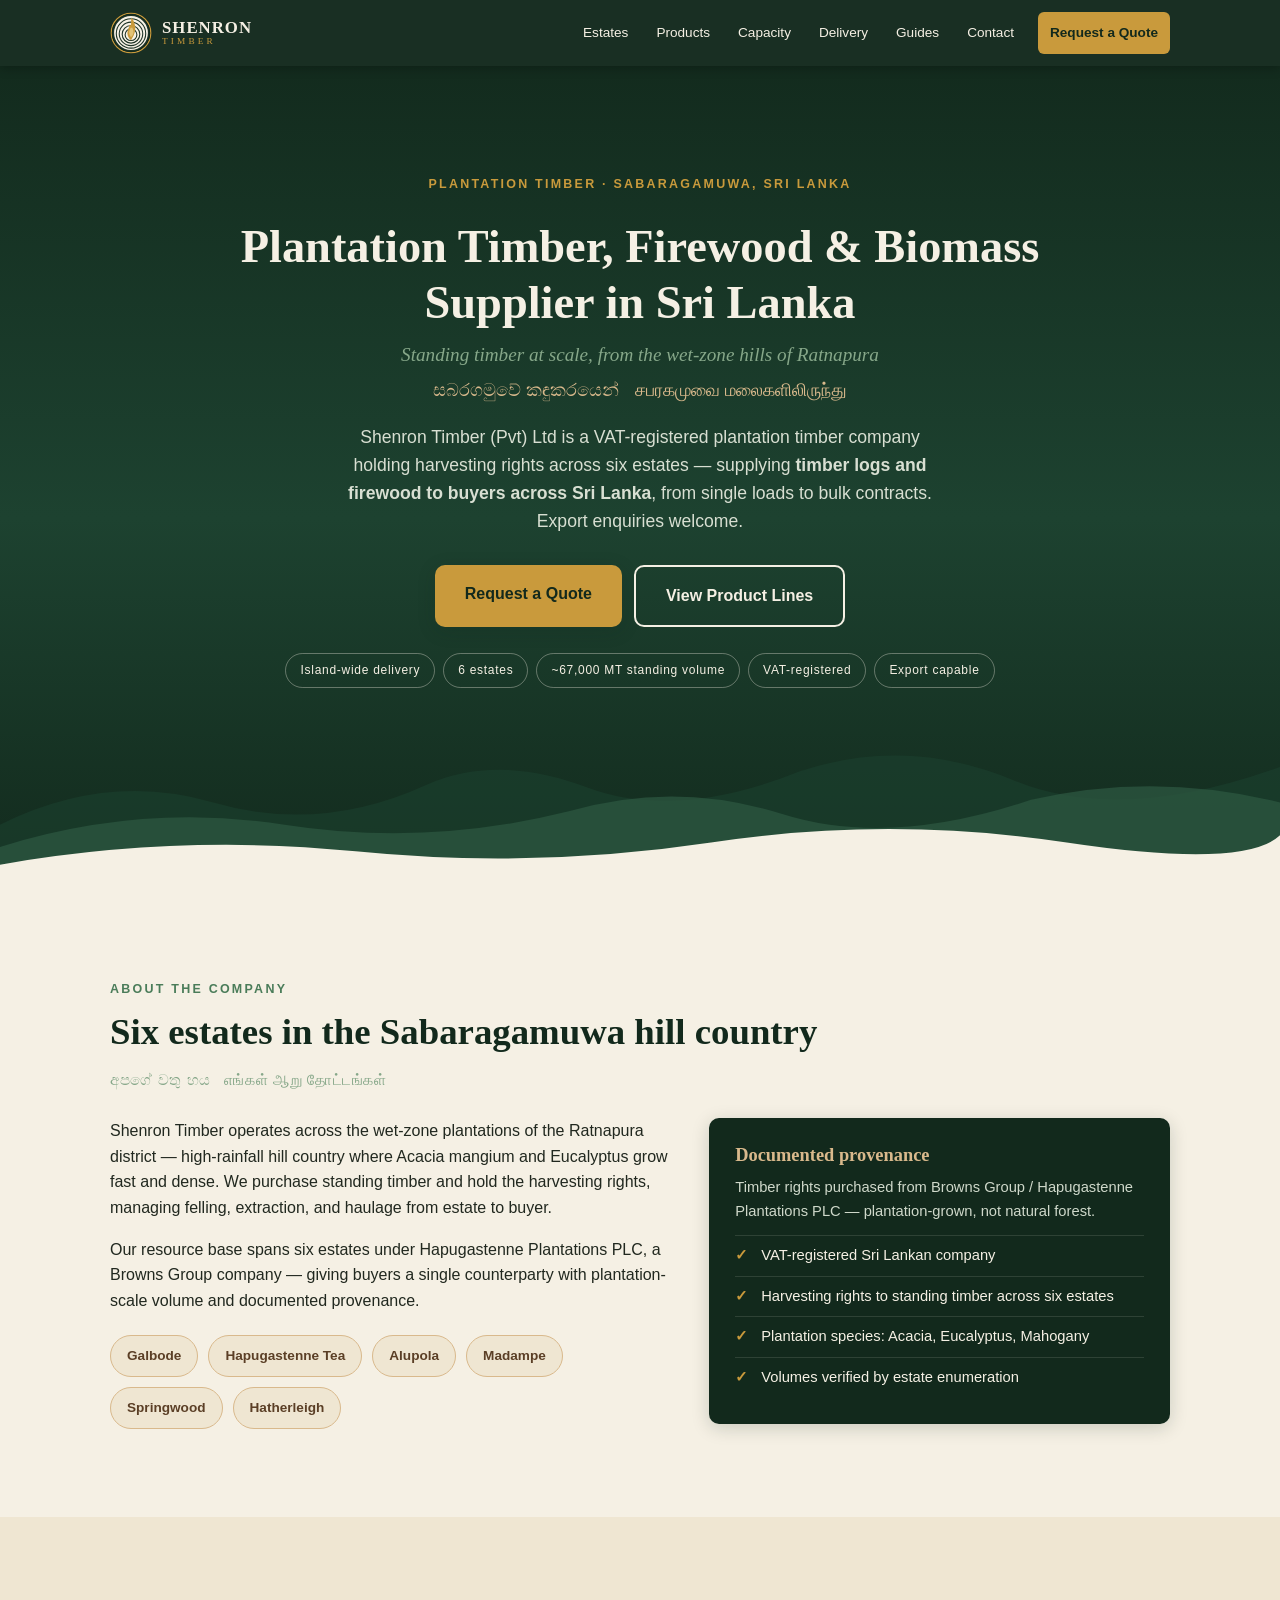
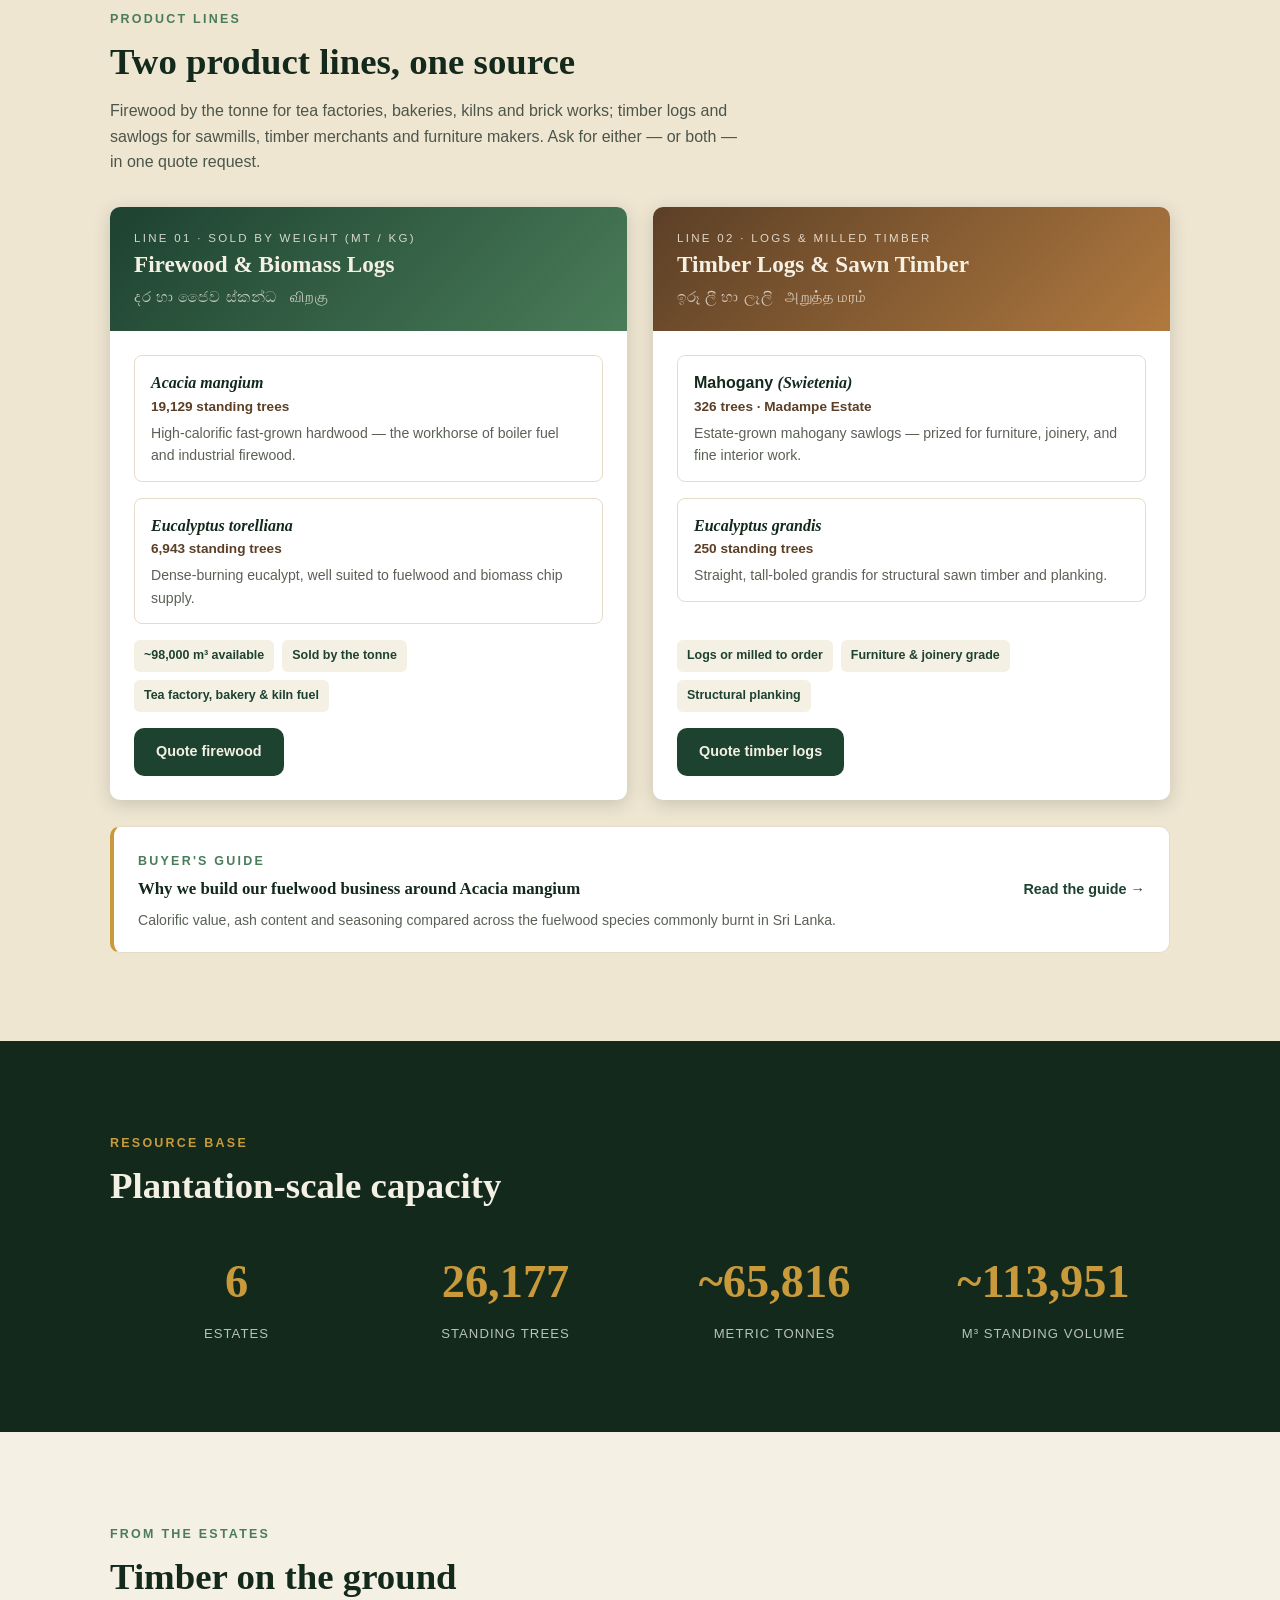
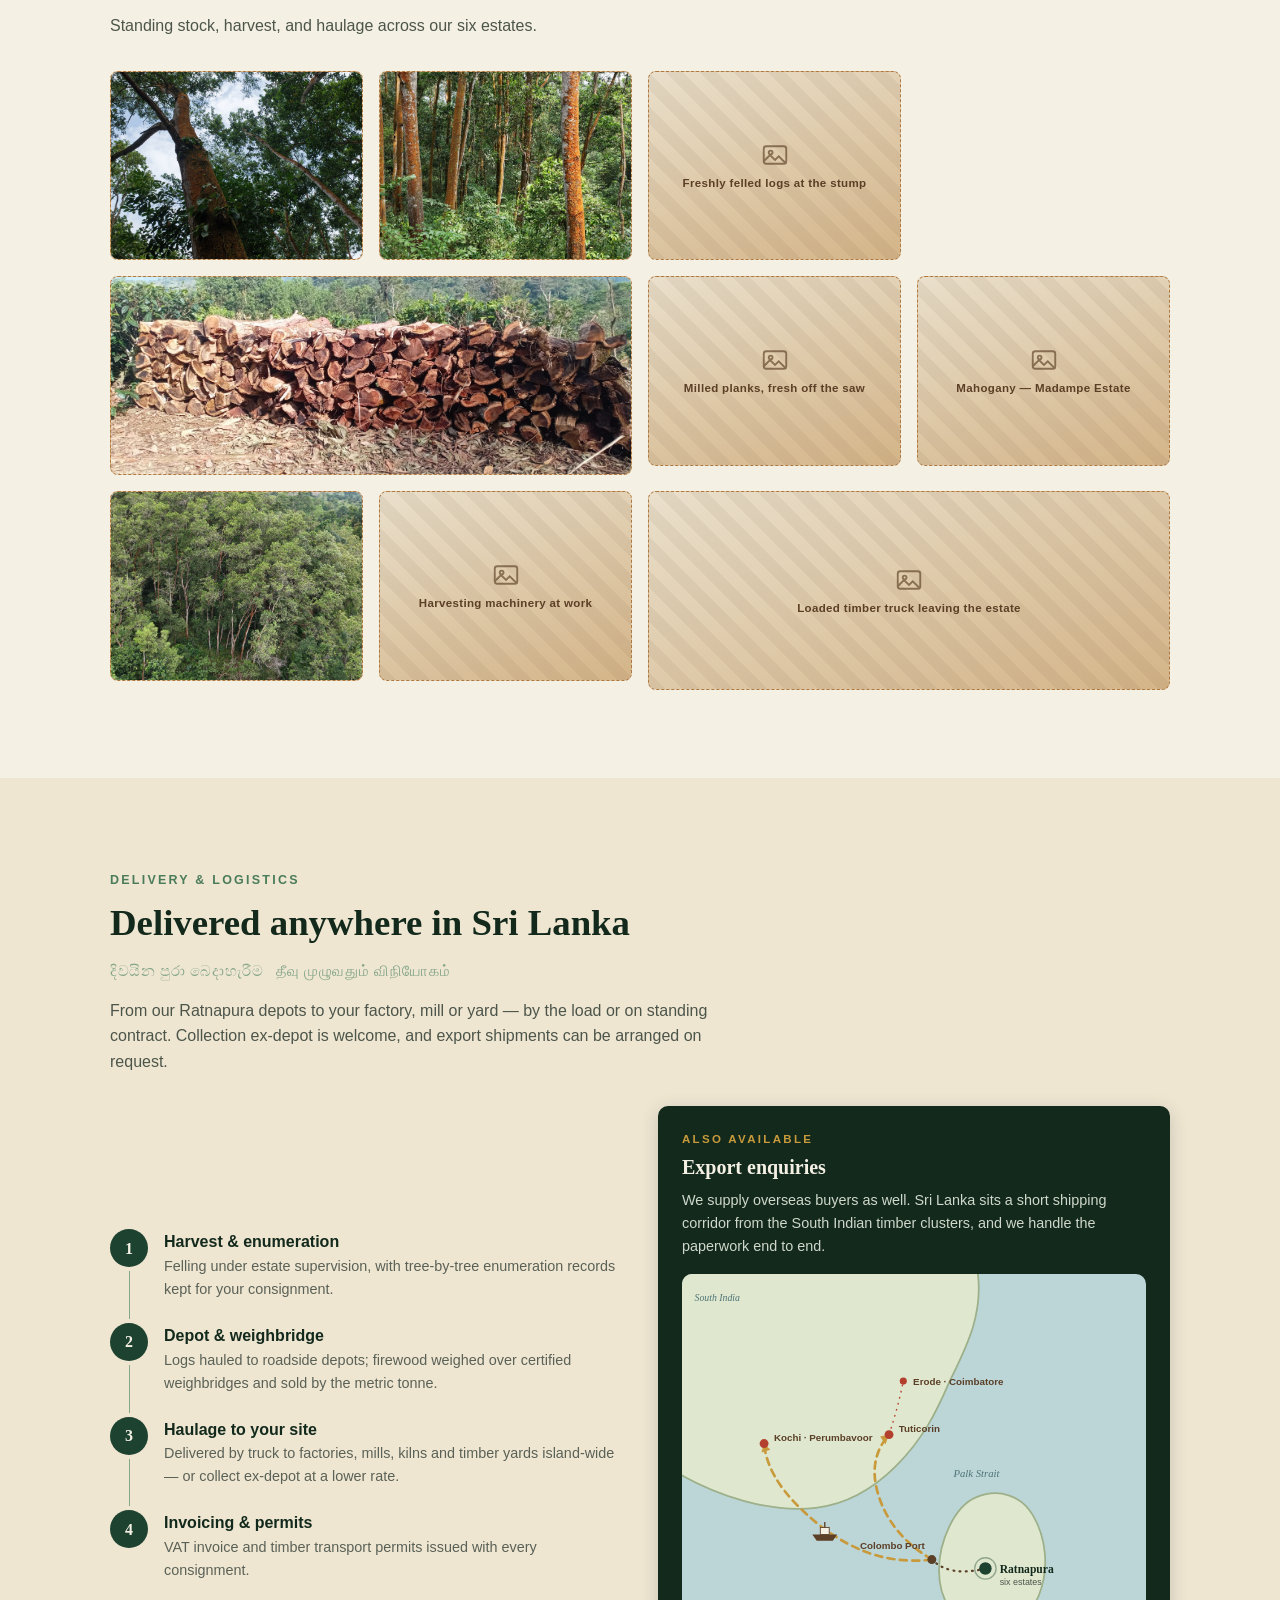
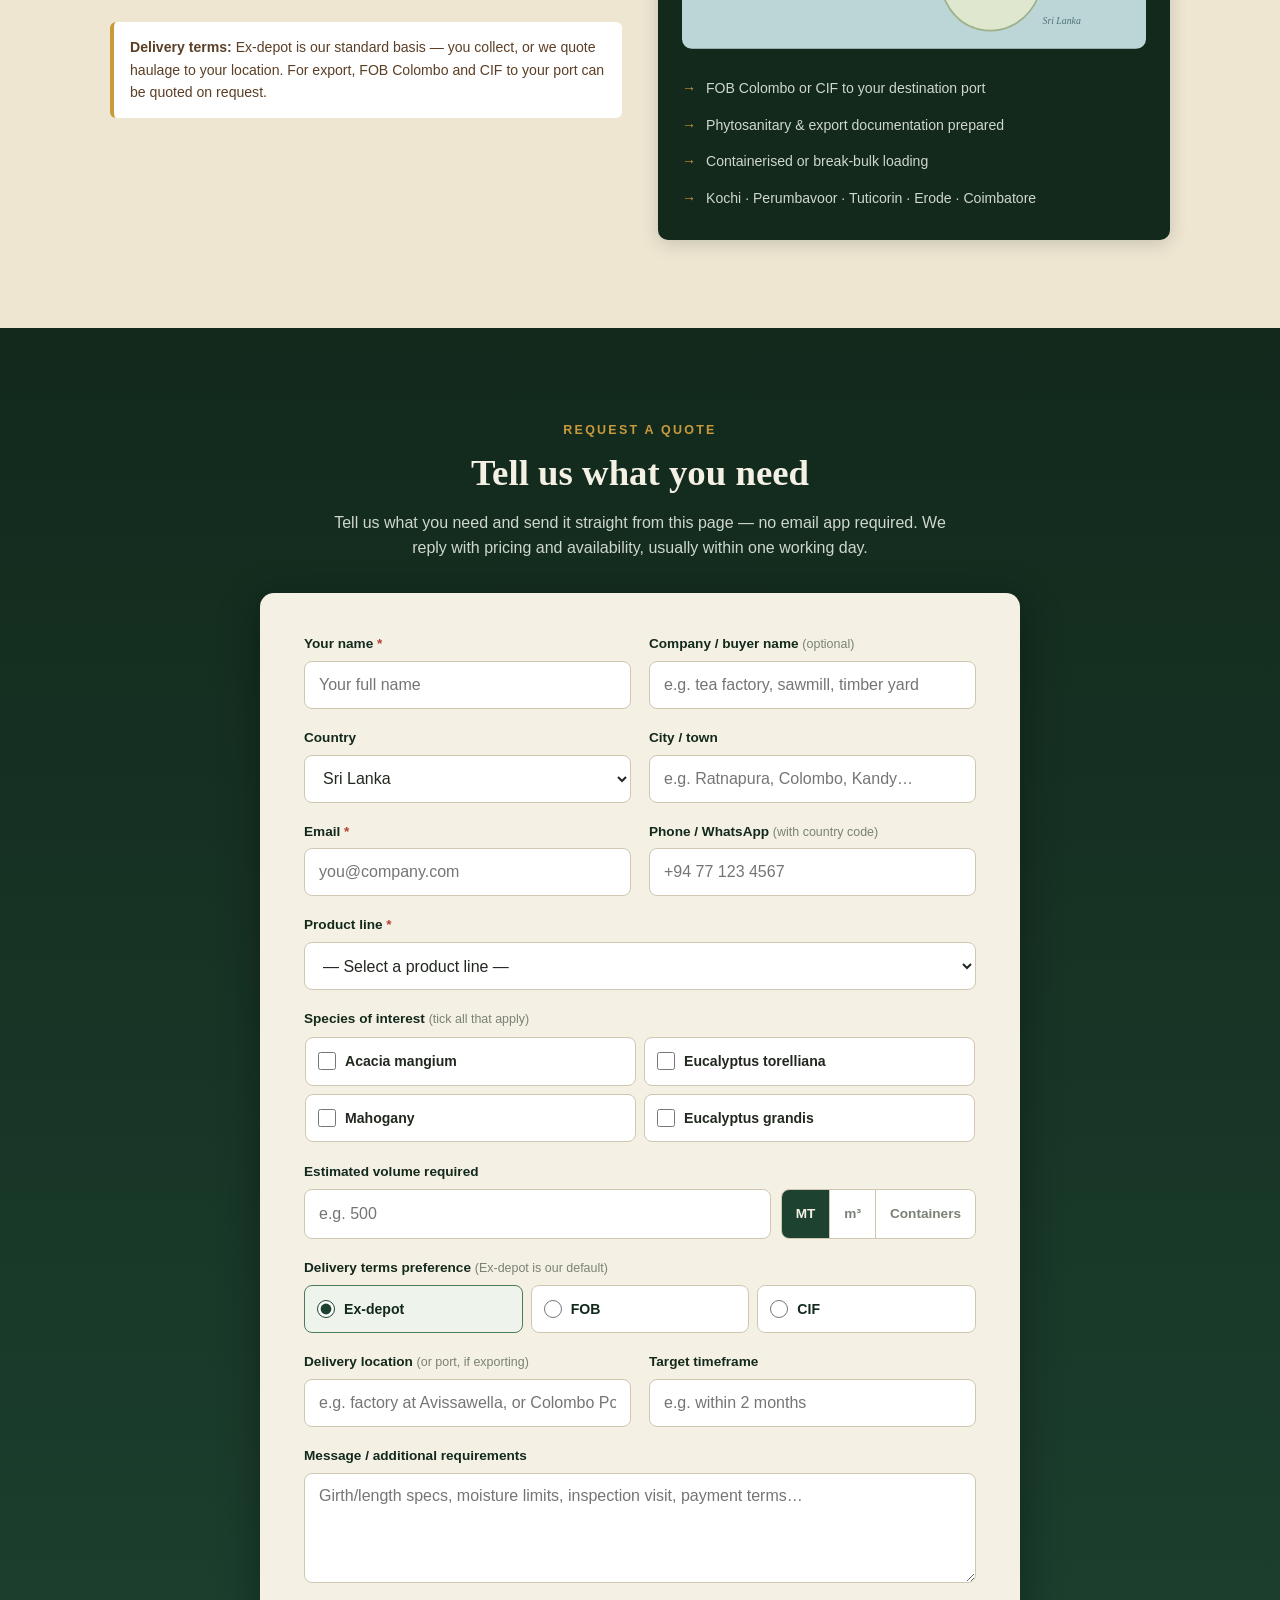
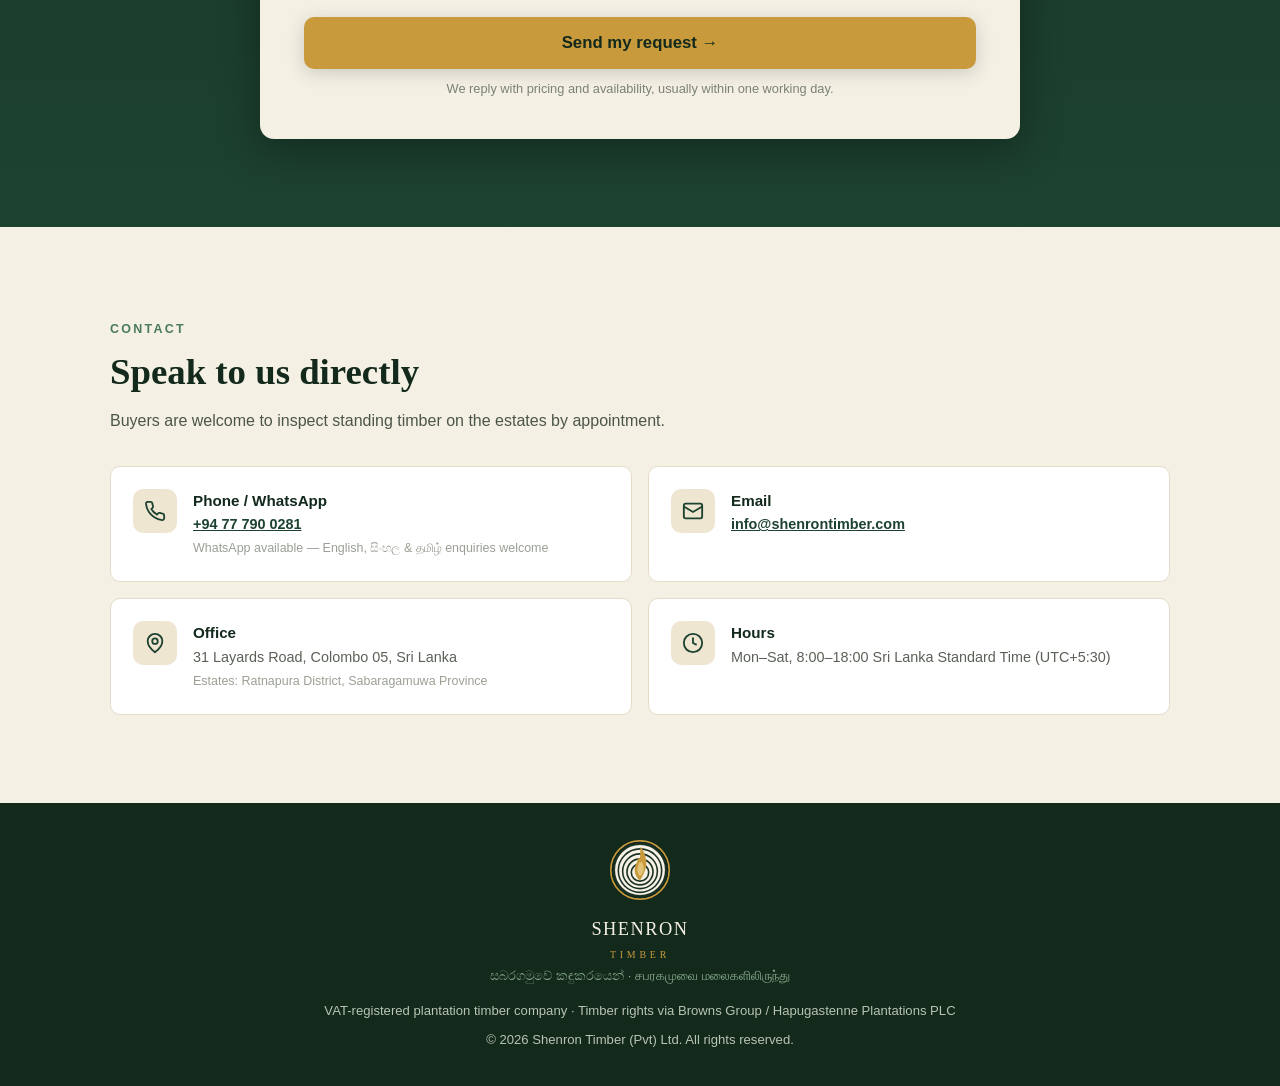
==== commit 656520cb: "Layer intro logo mark behind the video, not over it Co-Authored-By: Claude Opus 5 <noreply@anthropic" ====
--- a/index.html
+++ b/index.html
@@ -489,13 +489,15 @@
   }
   html.intro-on #intro { display: flex; }
   html.intro-on, html.intro-on body { overflow: hidden; }
-  #intro video { width: 100%; height: 100%; object-fit: cover; }
+  #intro video { position: relative; z-index: 1; width: 100%; height: 100%; object-fit: cover; }
+  /* Sits behind the video — a branded holding frame for the moment
+     before the first frame paints, then covered by the footage. */
   #intro .intro-mark {
-    position: absolute; top: 50%; left: 50%; transform: translate(-50%,-50%);
+    position: absolute; z-index: 0; top: 50%; left: 50%; transform: translate(-50%,-50%);
     width: 96px; height: 96px; opacity: 0.95; pointer-events: none;
   }
   #intro .skip {
-    position: absolute; bottom: 22px; right: 18px;
+    position: absolute; z-index: 2; bottom: 22px; right: 18px;
     background: rgba(18,41,28,0.72); color: var(--cream);
     border: 1px solid rgba(245,240,228,0.45); border-radius: 100px;
     padding: 12px 22px; font: 700 0.9rem/1 inherit; font-family: inherit;
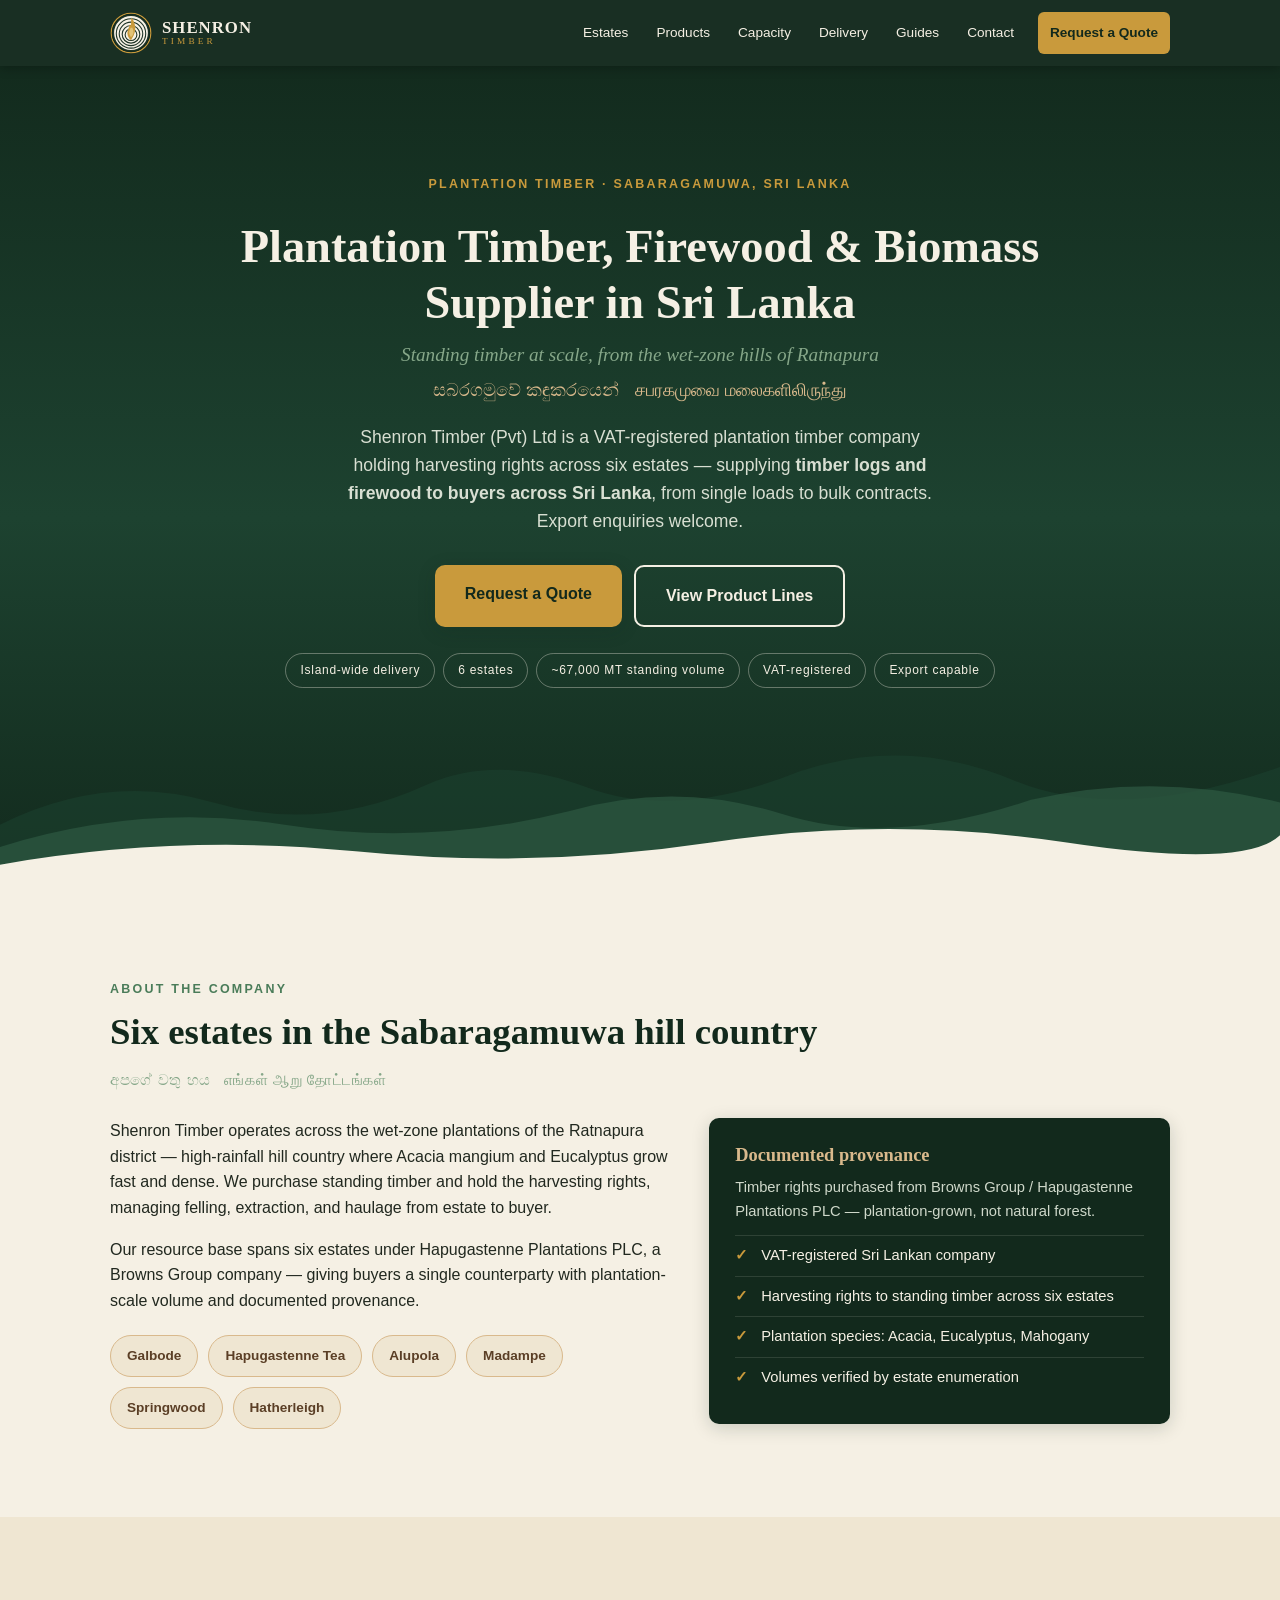
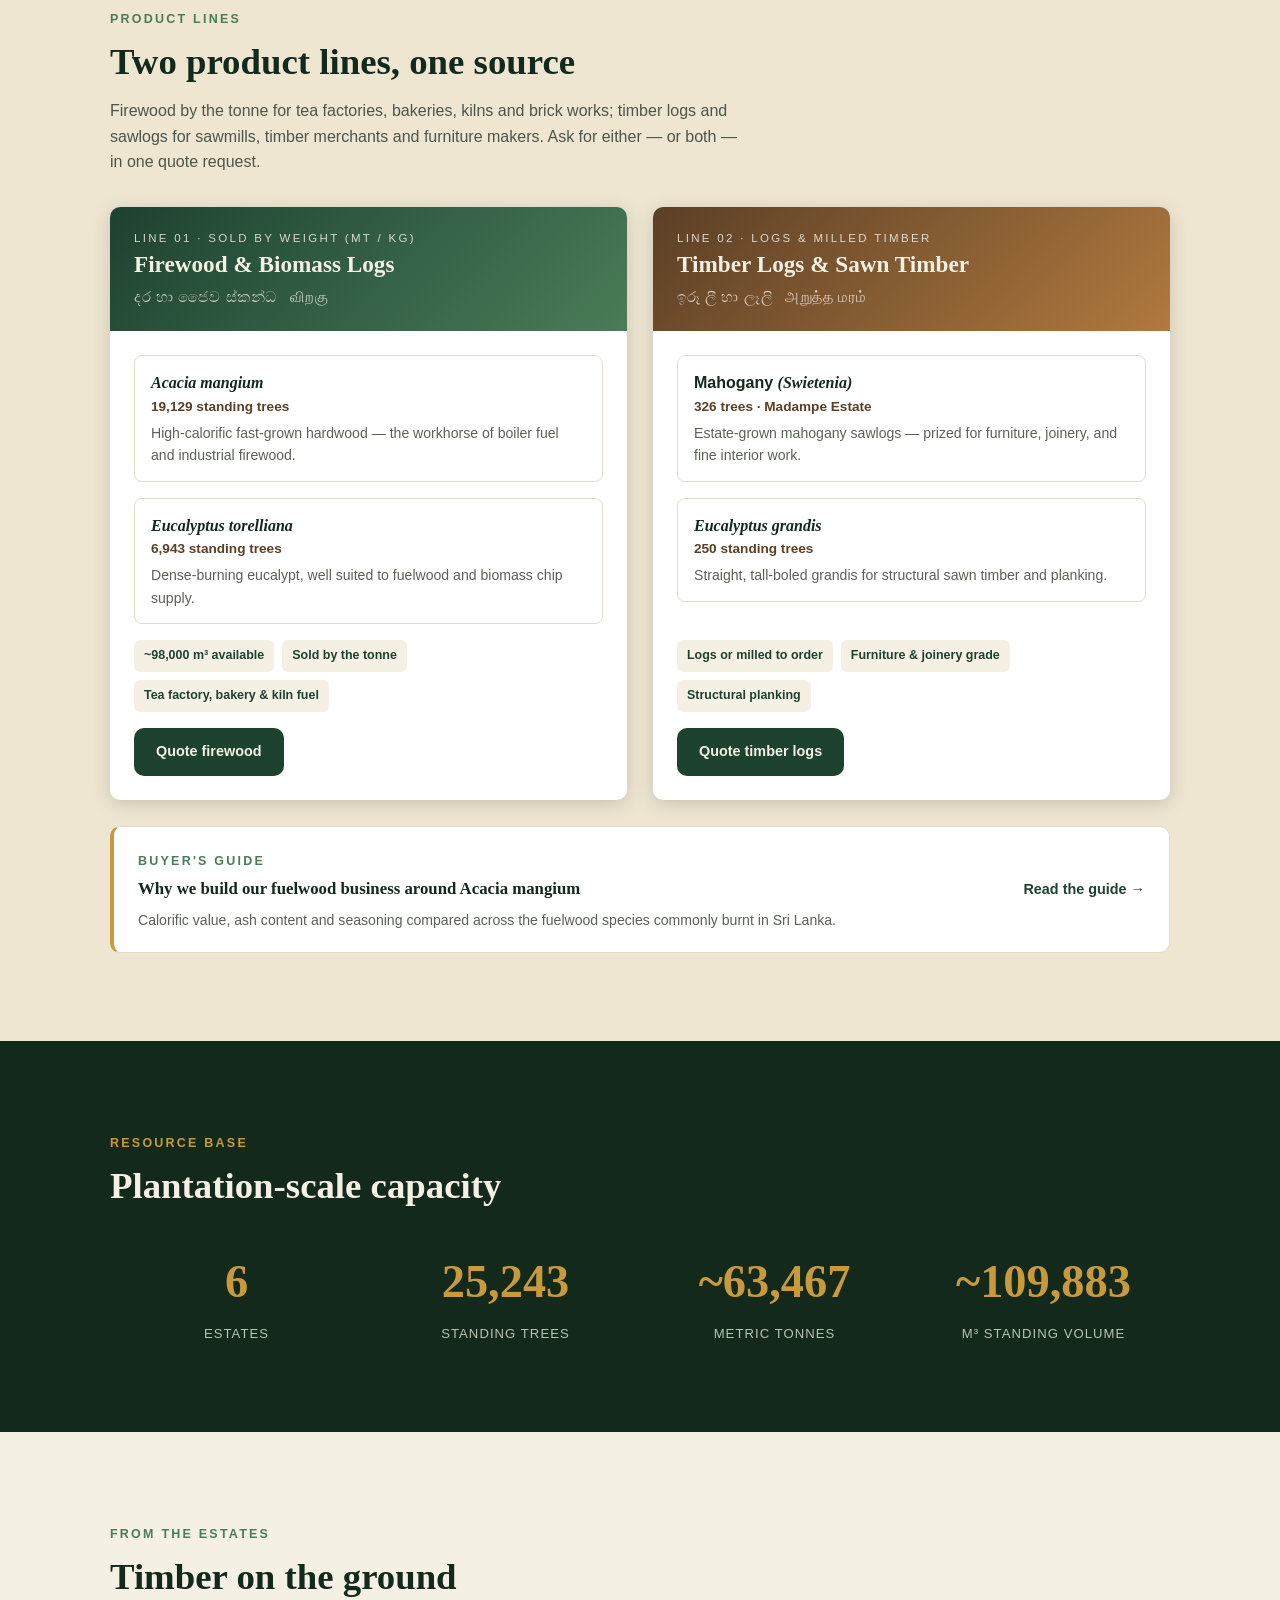
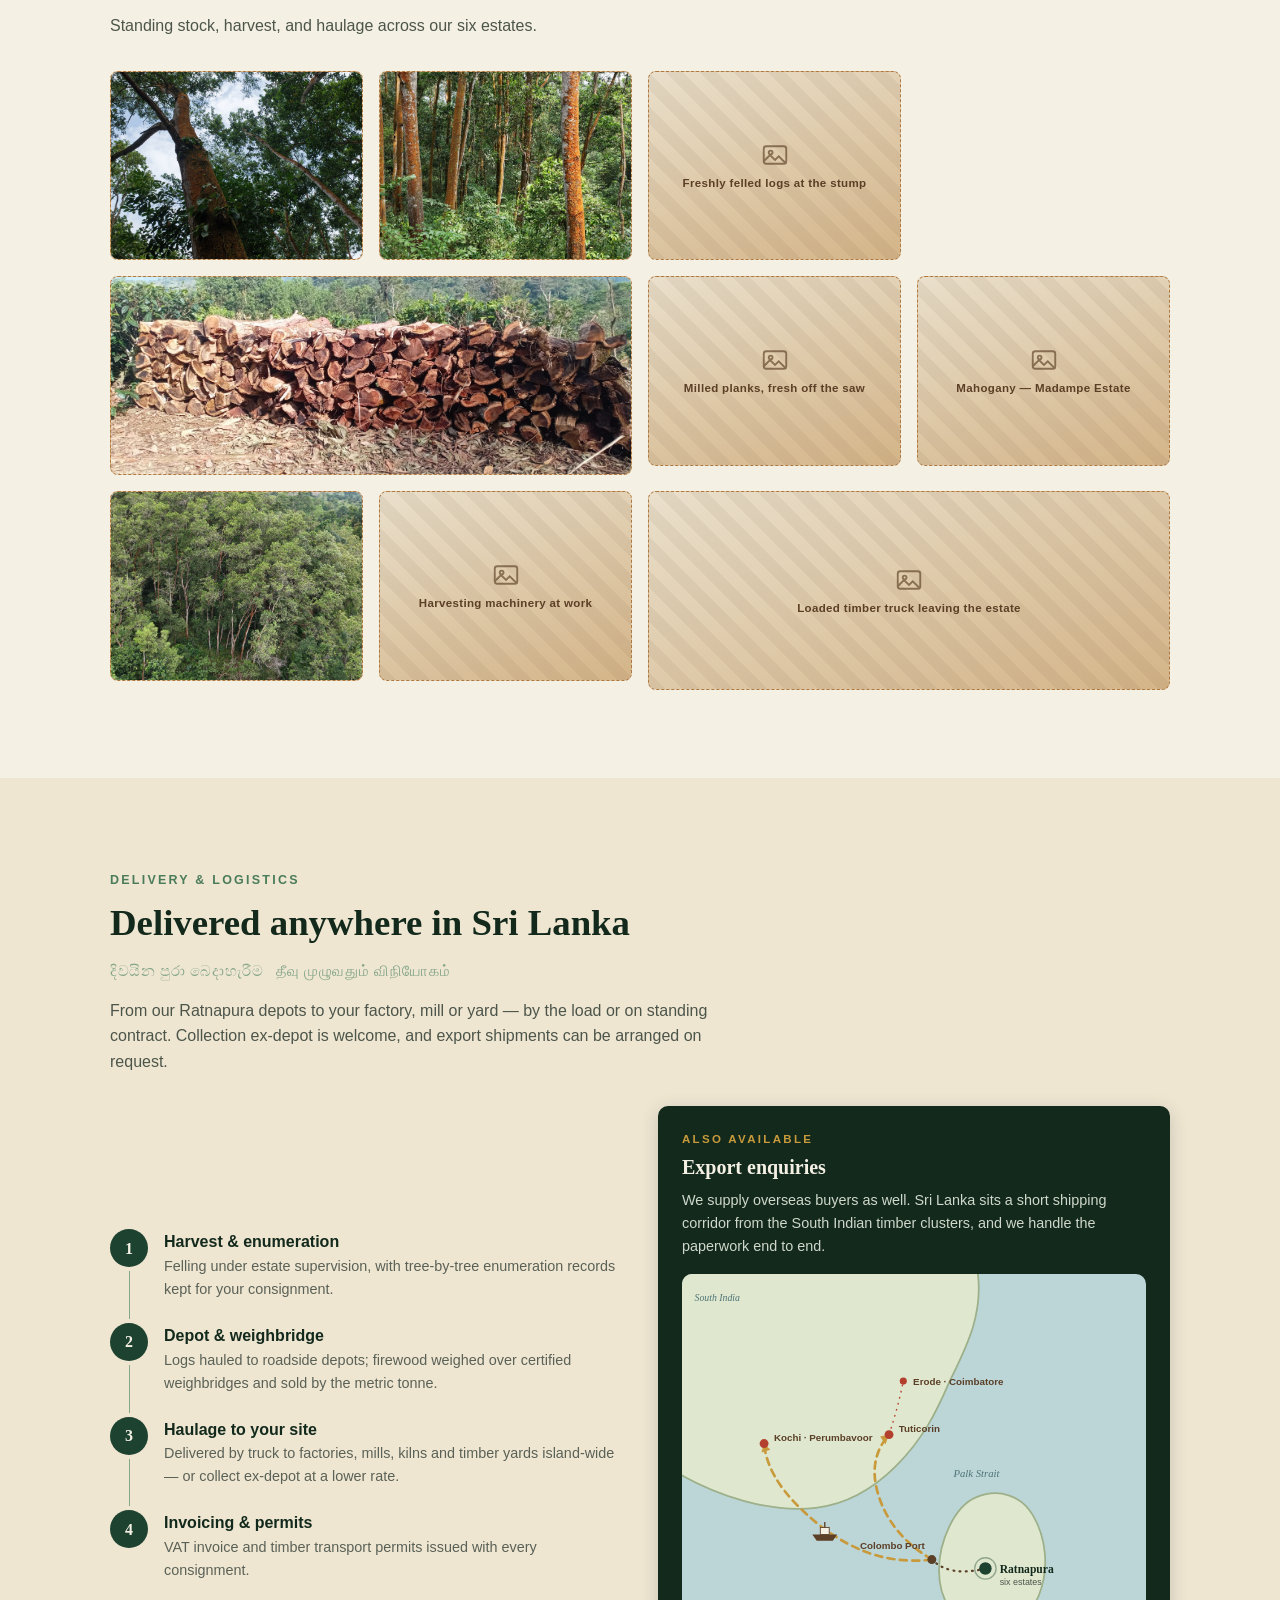
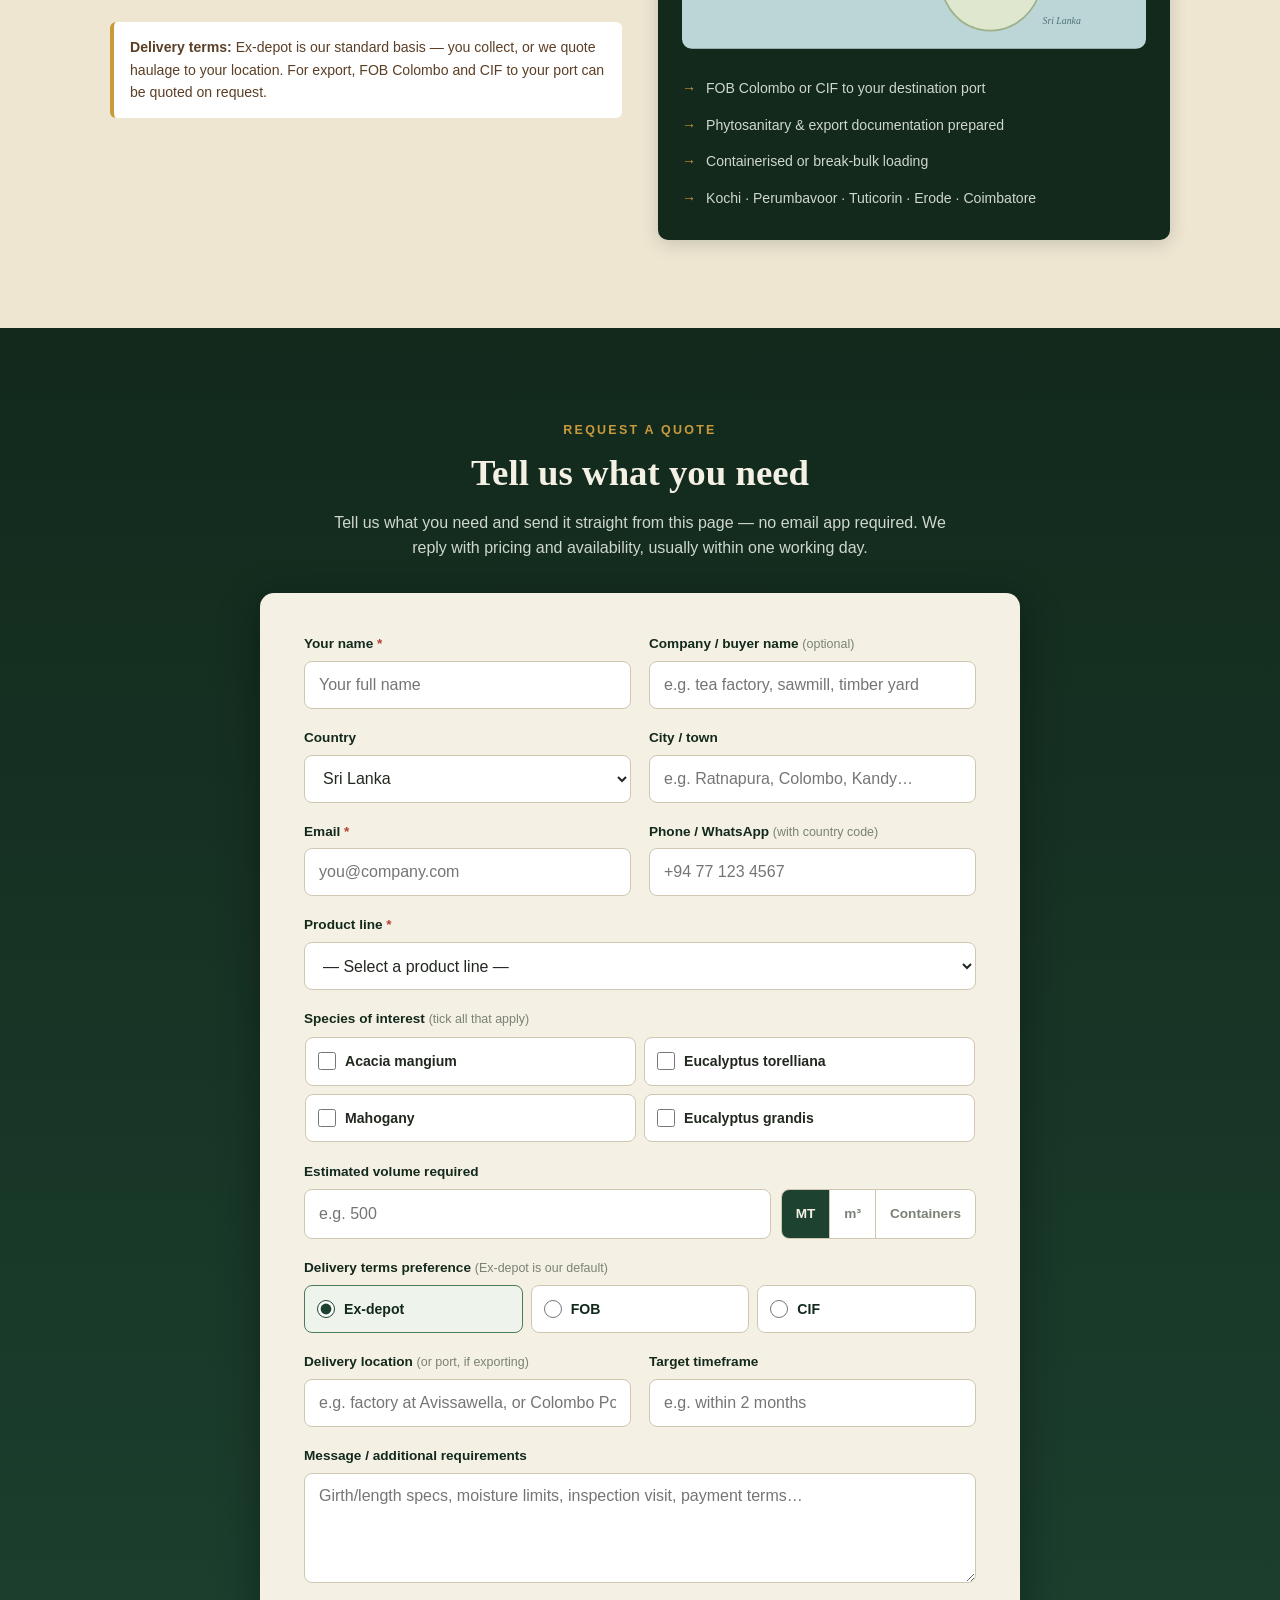
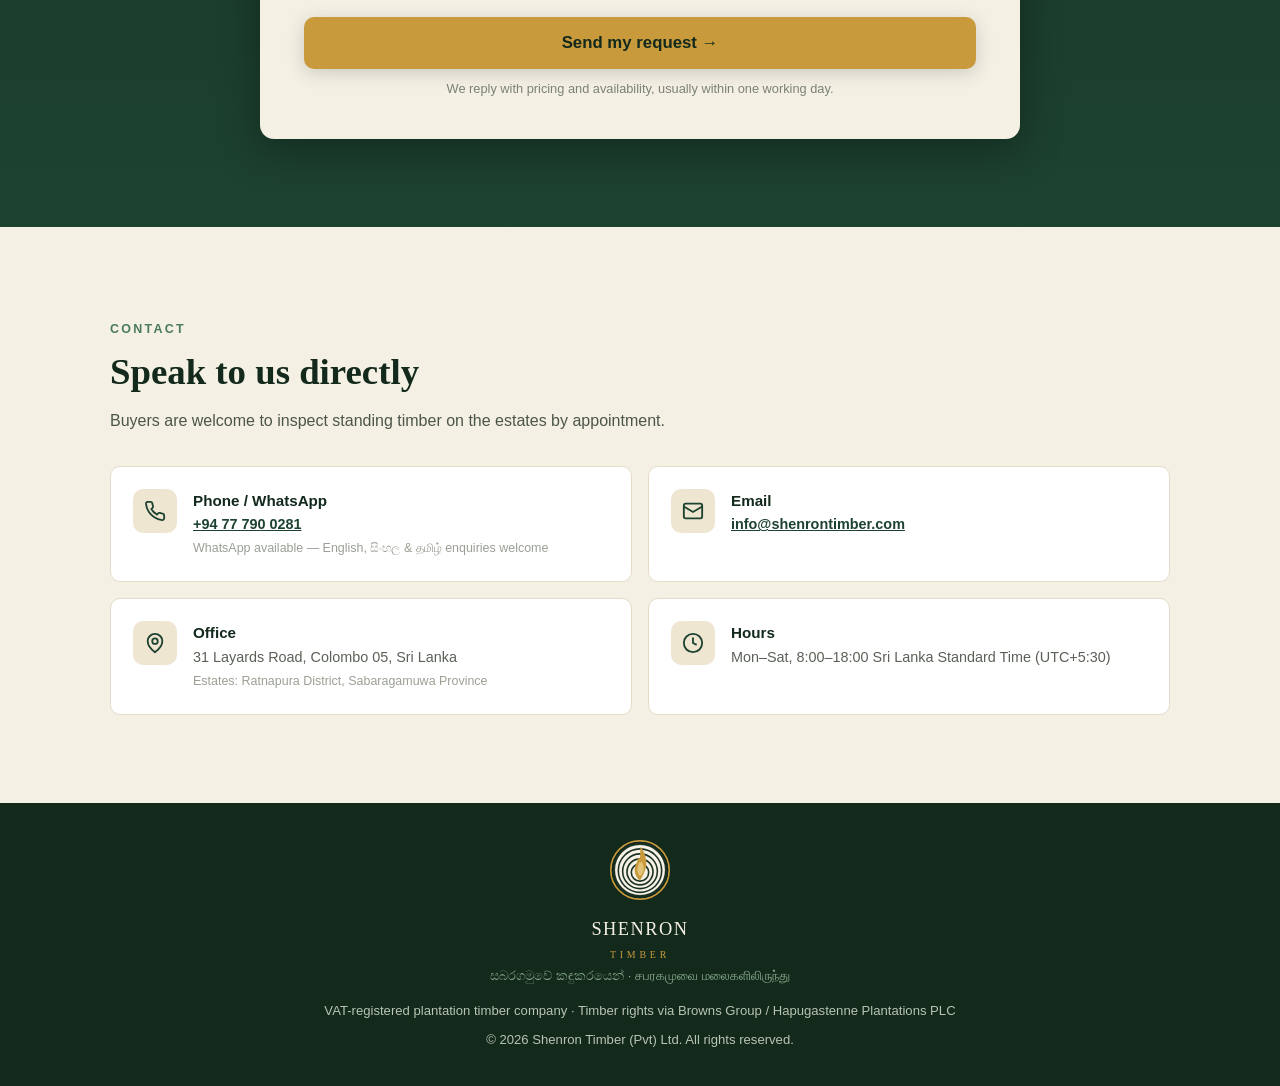
==== commit 35663d15: "Extract homepage CSS to shared assets/site.css Prepares for a Sinhala twin page that reuses the same" ====
--- a/index.html
+++ b/index.html
@@ -95,430 +95,7 @@
      the real photo exists, then swaps in automatically.
      ============================================================ -->
 
-<style>
-  /* ---------- Palette: wet-zone tropics ---------- */
-  :root {
-    --forest-deep:  #12291c;   /* canopy shadow */
-    --forest:       #1d4230;   /* rain-forest green */
-    --leaf:         #4a7c59;   /* mid leaf */
-    --leaf-soft:    #86a789;   /* misted leaf */
-    --earth:        #5b3f26;   /* laterite / earth brown */
-    --timber:       #b0793f;   /* fresh-sawn timber */
-    --timber-light: #d9b98c;   /* planed plank */
-    --cream:        #f5f0e4;   /* paper / sky haze */
-    --cream-warm:   #efe6d2;
-    --ink:          #21281f;
-    --gold:         #c99a3c;   /* jak-wood gold accent */
-    --error:        #b3402e;
-    --ok:           #2e7d4f;
-    --radius: 10px;
-    --shadow: 0 4px 18px rgba(18, 41, 28, 0.18);
-  }
-
-  * { margin: 0; padding: 0; box-sizing: border-box; }
-  html { scroll-behavior: smooth; }
-
-  body {
-    font-family: -apple-system, BlinkMacSystemFont, "Segoe UI", Roboto, "Helvetica Neue", Arial, sans-serif;
-    color: var(--ink);
-    background: var(--cream);
-    line-height: 1.6;
-    -webkit-font-smoothing: antialiased;
-  }
-
-  h1, h2, h3, .display {
-    font-family: Georgia, "Times New Roman", serif;
-    line-height: 1.2;
-    font-weight: 700;
-  }
-
-  img { max-width: 100%; display: block; }
-
-  .wrap { max-width: 1100px; margin: 0 auto; padding: 0 20px; }
-
-  section { padding: 64px 0; }
-  @media (min-width: 760px) { section { padding: 88px 0; } }
-
-  .eyebrow {
-    display: inline-block;
-    font-size: 0.78rem;
-    letter-spacing: 0.18em;
-    text-transform: uppercase;
-    color: var(--leaf);
-    font-weight: 700;
-    margin-bottom: 10px;
-  }
-  .script-accent {
-    font-size: 0.95rem;
-    color: var(--leaf-soft);
-    letter-spacing: 0.04em;
-    margin-top: 6px;
-  }
-  .section-title { font-size: clamp(1.6rem, 4vw, 2.3rem); color: var(--forest-deep); margin-bottom: 14px; }
-  .section-lead  { max-width: 640px; color: #4c554a; margin-bottom: 32px; }
-
-  /* ---------- Header / nav ---------- */
-  header.site {
-    position: sticky; top: 0; z-index: 50;
-    background: rgba(18, 41, 28, 0.97);
-    color: var(--cream);
-    box-shadow: 0 2px 10px rgba(0,0,0,0.25);
-  }
-  .nav-bar { display: flex; align-items: center; justify-content: space-between; padding: 12px 20px; max-width: 1100px; margin: 0 auto; }
-  .brand { display: flex; align-items: center; gap: 10px; text-decoration: none; color: var(--cream); }
-  .brand-mark { width: 42px; height: 42px; flex: none; }
-  .brand-name {
-    font-family: Georgia, serif; font-size: 1.05rem; font-weight: 700;
-    letter-spacing: 0.06em; text-transform: uppercase; line-height: 1.05;
-  }
-  .brand-name small {
-    display: block; font-family: inherit; font-size: 0.58rem; font-weight: 400;
-    letter-spacing: 0.34em; text-transform: uppercase; color: var(--gold);
-  }
-
-  nav.main { display: none; gap: 4px; align-items: center; }
-  nav.main a {
-    color: var(--cream); text-decoration: none; font-size: 0.85rem;
-    padding: 10px 12px; border-radius: 6px;
-  }
-  nav.main a:hover { background: rgba(245,240,228,0.12); }
-  nav.main a.cta {
-    background: var(--gold); color: var(--forest-deep); font-weight: 700; margin-left: 8px;
-  }
-  nav.main a.cta:hover { background: #dbb057; }
-
-  #nav-toggle { display: none; }
-  .hamburger {
-    display: flex; flex-direction: column; gap: 5px; cursor: pointer; padding: 12px; margin: -12px;
-  }
-  .hamburger span { width: 24px; height: 2px; background: var(--cream); border-radius: 2px; transition: transform .2s; }
-  @media (min-width: 880px) {
-    nav.main { display: flex; }
-    .hamburger { display: none; }
-    .mobile-menu { display: none !important; }
-  }
-  .mobile-menu { display: none; background: var(--forest-deep); border-top: 1px solid rgba(245,240,228,0.15); }
-  #nav-toggle:checked ~ .mobile-menu { display: block; }
-  .mobile-menu a {
-    display: block; padding: 15px 24px; color: var(--cream); text-decoration: none;
-    border-bottom: 1px solid rgba(245,240,228,0.08); font-size: 0.95rem;
-  }
-  .mobile-menu a.cta { background: var(--gold); color: var(--forest-deep); font-weight: 700; }
-
-  /* ---------- Hero ---------- */
-  .hero {
-    background:
-      linear-gradient(180deg, rgba(18,41,28,0.92) 0%, rgba(29,66,48,0.88) 55%, rgba(18,41,28,0.96) 100%),
-      var(--forest);
-    color: var(--cream);
-    padding: 0;
-    position: relative;
-    overflow: hidden;
-  }
-  .hero-inner { padding: 72px 20px 0; max-width: 1100px; margin: 0 auto; text-align: center; position: relative; z-index: 2; }
-  @media (min-width: 760px) { .hero-inner { padding-top: 104px; } }
-  .hero h1 { font-size: clamp(1.75rem, 5vw, 2.9rem); margin: 14px 0 10px; max-width: 900px; margin-left: auto; margin-right: auto; }
-  .brand-tagline {
-    font-family: Georgia, serif; font-style: italic; color: var(--leaf-soft);
-    font-size: clamp(0.95rem, 2.4vw, 1.2rem); margin-bottom: 4px;
-  }
-  .hero .tagline-scripts { font-size: clamp(0.95rem, 2.5vw, 1.15rem); color: var(--timber-light); margin-bottom: 18px; }
-  .hero p.sub { max-width: 620px; margin: 0 auto 30px; color: #d8dfd2; font-size: clamp(0.95rem, 2.5vw, 1.1rem); }
-  .hero-badges { display: flex; flex-wrap: wrap; gap: 8px; justify-content: center; margin-bottom: 30px; }
-  .hero-badges span {
-    font-size: 0.75rem; letter-spacing: 0.06em; padding: 7px 14px; border-radius: 100px;
-    border: 1px solid rgba(245,240,228,0.35); color: var(--cream);
-  }
-  .btn {
-    display: inline-block; text-decoration: none; font-weight: 700; border-radius: var(--radius);
-    padding: 16px 30px; font-size: 1rem; transition: transform .12s, box-shadow .12s;
-    text-align: center; min-height: 48px; cursor: pointer; border: none;
-  }
-  .btn:active { transform: translateY(1px); }
-  .btn-gold { background: var(--gold); color: var(--forest-deep); box-shadow: var(--shadow); }
-  .btn-gold:hover { background: #dbb057; }
-  .btn-outline { border: 2px solid var(--cream); color: var(--cream); background: transparent; }
-  .btn-outline:hover { background: rgba(245,240,228,0.12); }
-  .hero-ctas { display: flex; flex-wrap: wrap; gap: 12px; justify-content: center; margin-bottom: 26px; }
-  .ridgeline { display: block; width: 100%; height: auto; position: relative; z-index: 1; margin-top: 20px; }
-
-  /* ---------- About / estates ---------- */
-  .about-grid { display: grid; gap: 36px; align-items: start; }
-  @media (min-width: 880px) { .about-grid { grid-template-columns: 1.1fr 0.9fr; } }
-  .estate-chips { display: flex; flex-wrap: wrap; gap: 10px; margin-top: 22px; }
-  .estate-chips span {
-    background: var(--cream-warm); border: 1px solid var(--timber-light);
-    padding: 9px 16px; border-radius: 100px; font-size: 0.85rem; font-weight: 600; color: var(--earth);
-  }
-  .provenance {
-    background: var(--forest-deep); color: var(--cream); border-radius: var(--radius);
-    padding: 26px; box-shadow: var(--shadow);
-  }
-  .provenance h3 { color: var(--timber-light); font-size: 1.15rem; margin-bottom: 10px; }
-  .provenance p { font-size: 0.92rem; color: #cfd8ca; margin-bottom: 12px; }
-  .provenance ul { list-style: none; }
-  .provenance li { padding: 8px 0 8px 26px; position: relative; font-size: 0.92rem; border-top: 1px solid rgba(245,240,228,0.12); }
-  .provenance li::before { content: "✓"; position: absolute; left: 0; color: var(--gold); font-weight: 700; }
-
-  /* ---------- Products ---------- */
-  .products { background: var(--cream-warm); }
-  .product-cards { display: grid; gap: 26px; }
-  @media (min-width: 880px) { .product-cards { grid-template-columns: 1fr 1fr; } }
-  .product-card { border-radius: var(--radius); overflow: hidden; box-shadow: var(--shadow); background: #fff; display: flex; flex-direction: column; }
-  .product-card .band { padding: 22px 24px; color: var(--cream); }
-  .product-card.biomass .band { background: linear-gradient(135deg, var(--forest) 0%, var(--leaf) 100%); }
-  .product-card.sawn   .band { background: linear-gradient(135deg, var(--earth) 0%, var(--timber) 100%); }
-  .product-card .band .kicker { font-size: 0.72rem; letter-spacing: 0.2em; text-transform: uppercase; opacity: 0.85; }
-  .product-card .band h3 { font-size: 1.45rem; margin-top: 4px; }
-  .product-card .band .script-accent { color: rgba(245,240,228,0.75); }
-  .product-body { padding: 24px; flex: 1; display: flex; flex-direction: column; gap: 16px; }
-  .species { border: 1px solid #e4dcc9; border-radius: 8px; padding: 14px 16px; }
-  .species h4 { font-size: 1rem; color: var(--forest-deep); }
-  .species h4 em { font-family: Georgia, serif; }
-  .species .figures { font-size: 0.85rem; color: var(--earth); font-weight: 600; }
-  .species p { font-size: 0.88rem; color: #5a6156; margin-top: 4px; }
-  .product-meta { margin-top: auto; display: flex; flex-wrap: wrap; gap: 8px; }
-  .product-meta span { font-size: 0.78rem; background: var(--cream); border-radius: 6px; padding: 6px 10px; color: var(--forest); font-weight: 600; }
-  .product-body .btn { align-self: flex-start; padding: 12px 22px; font-size: 0.9rem; }
-  .guide-strip {
-    margin-top: 26px; background: #fff; border: 1px solid #e4dcc9; border-left: 4px solid var(--gold);
-    border-radius: var(--radius); padding: 20px 24px; display: flex; flex-wrap: wrap;
-    align-items: center; justify-content: space-between; gap: 14px; text-decoration: none; color: inherit;
-  }
-  .guide-strip:hover { border-color: var(--leaf); border-left-color: var(--gold); }
-  .guide-strip .gs-text { flex: 1 1 320px; }
-  .guide-strip .eyebrow { margin-bottom: 4px; }
-  .guide-strip strong { display: block; font-family: Georgia, serif; font-size: 1.05rem; color: var(--forest-deep); margin-bottom: 4px; }
-  .guide-strip span.sub { font-size: 0.88rem; color: #5a6156; }
-  .guide-strip .gs-go { font-weight: 700; color: var(--forest); font-size: 0.9rem; white-space: nowrap; }
-  .btn-forest { background: var(--forest); color: var(--cream); }
-  .btn-forest:hover { background: var(--leaf); }
-
-  /* ---------- Stats band ---------- */
-  .stats { background: var(--forest-deep); color: var(--cream); position: relative; overflow: hidden; }
-  .stats .wrap { position: relative; z-index: 2; }
-  .stats-grid { display: grid; grid-template-columns: repeat(2, 1fr); gap: 30px 16px; text-align: center; }
-  @media (min-width: 760px) { .stats-grid { grid-template-columns: repeat(4, 1fr); } }
-  .stat .num { font-family: Georgia, serif; font-size: clamp(1.9rem, 5vw, 2.9rem); font-weight: 700; color: var(--gold); }
-  .stat .num sup { font-size: 0.5em; }
-  .stat .label { font-size: 0.82rem; letter-spacing: 0.08em; text-transform: uppercase; color: #b9c4b3; margin-top: 4px; }
-
-  /* ---------- Gallery ---------- */
-  .gallery-grid { display: grid; grid-template-columns: repeat(2, 1fr); gap: 12px; }
-  @media (min-width: 700px)  { .gallery-grid { grid-template-columns: repeat(3, 1fr); gap: 16px; } }
-  @media (min-width: 1000px) { .gallery-grid { grid-template-columns: repeat(4, 1fr); } }
-  .shot {
-    position: relative; aspect-ratio: 4 / 3; border-radius: 8px; overflow: hidden;
-    background:
-      repeating-linear-gradient(45deg, rgba(91,63,38,0.10) 0 12px, rgba(91,63,38,0.04) 12px 24px),
-      linear-gradient(160deg, var(--cream-warm), var(--timber-light));
-    border: 1px dashed var(--timber);
-  }
-  .shot.wide { grid-column: span 2; aspect-ratio: 8 / 3.05; }
-  .shot img { position: absolute; inset: 0; width: 100%; height: 100%; object-fit: cover; }
-  .shot .ph-label {
-    position: absolute; inset: 0; display: flex; flex-direction: column; align-items: center;
-    justify-content: center; gap: 6px; text-align: center; padding: 12px; color: var(--earth);
-  }
-  .shot .ph-label svg { width: 30px; height: 30px; opacity: 0.65; }
-  .shot .ph-label figcaption { font-size: 0.72rem; font-weight: 600; letter-spacing: 0.03em; line-height: 1.35; }
-
-  /* ---------- Logistics ---------- */
-  .logistics { background: var(--cream-warm); }
-  .logi-grid { display: grid; gap: 36px; align-items: center; }
-  @media (min-width: 880px) { .logi-grid { grid-template-columns: 1fr 1fr; } }
-  .corridor-map { width: 100%; height: auto; border-radius: var(--radius); box-shadow: var(--shadow); }
-  .logi-steps { list-style: none; counter-reset: step; }
-  .logi-steps li { position: relative; padding: 0 0 22px 54px; counter-increment: step; }
-  .logi-steps li::before {
-    content: counter(step); position: absolute; left: 0; top: 0;
-    width: 38px; height: 38px; border-radius: 50%; background: var(--forest); color: var(--cream);
-    display: flex; align-items: center; justify-content: center; font-weight: 700; font-family: Georgia, serif;
-  }
-  .logi-steps li:not(:last-child)::after {
-    content: ""; position: absolute; left: 18.5px; top: 42px; bottom: 4px; width: 1.5px; background: var(--leaf-soft);
-  }
-  .logi-steps h4 { font-size: 1rem; color: var(--forest-deep); }
-  .logi-steps p { font-size: 0.9rem; color: #5a6156; }
-  .terms-note {
-    margin-top: 18px; background: #fff; border-left: 4px solid var(--gold); border-radius: 6px;
-    padding: 14px 16px; font-size: 0.88rem; color: var(--earth);
-  }
-  .export-card {
-    background: var(--forest-deep); color: var(--cream); border-radius: var(--radius);
-    padding: 24px; box-shadow: var(--shadow);
-  }
-  .export-card .kicker {
-    font-size: 0.72rem; letter-spacing: 0.2em; text-transform: uppercase; color: var(--gold); font-weight: 700;
-  }
-  .export-card h3 { font-size: 1.25rem; margin: 6px 0 10px; }
-  .export-card p { font-size: 0.9rem; color: #cfd8ca; margin-bottom: 16px; }
-  .export-card .corridor-map { box-shadow: none; }
-  .export-card ul { list-style: none; margin-top: 14px; }
-  .export-card li { padding: 7px 0 7px 24px; position: relative; font-size: 0.88rem; color: #cfd8ca; }
-  .export-card li::before { content: "→"; position: absolute; left: 0; color: var(--gold); }
-
-  /* ---------- RFQ form ---------- */
-  .rfq { background: linear-gradient(180deg, var(--forest-deep) 0%, var(--forest) 100%); color: var(--cream); }
-  .rfq .section-title { color: var(--cream); }
-  .rfq .eyebrow { color: var(--gold); }
-  .rfq .section-lead { color: #cfd8ca; }
-  .rfq-card {
-    background: var(--cream); color: var(--ink); border-radius: 14px; box-shadow: 0 10px 40px rgba(0,0,0,0.35);
-    padding: 26px 20px; max-width: 760px; margin: 0 auto;
-  }
-  @media (min-width: 700px) { .rfq-card { padding: 40px 44px; } }
-  .form-grid { display: grid; gap: 18px; }
-  @media (min-width: 700px) {
-    .form-grid { grid-template-columns: 1fr 1fr; }
-    .form-grid .full { grid-column: 1 / -1; }
-  }
-  .field label { display: block; font-size: 0.85rem; font-weight: 700; color: var(--forest-deep); margin-bottom: 6px; }
-  .field label .req { color: var(--error); }
-  .field .hint { font-weight: 400; color: #7a8175; font-size: 0.78rem; }
-  .field input[type=text], .field input[type=email], .field input[type=tel], .field input[type=number],
-  .field select, .field textarea {
-    width: 100%; padding: 13px 14px; font-size: 1rem; font-family: inherit;
-    border: 1.5px solid #cfc7b2; border-radius: 8px; background: #fff; color: var(--ink);
-    min-height: 48px;
-  }
-  .field textarea { min-height: 110px; resize: vertical; }
-  .field input:focus, .field select:focus, .field textarea:focus {
-    outline: 2px solid var(--leaf); outline-offset: 1px; border-color: var(--leaf);
-  }
-  .field.invalid input, .field.invalid select, .field.invalid .check-group, .field.invalid .seg {
-    border-color: var(--error);
-  }
-  .err-msg { display: none; color: var(--error); font-size: 0.8rem; margin-top: 5px; font-weight: 600; }
-  .field.invalid .err-msg { display: block; }
-
-  .check-group { display: grid; grid-template-columns: 1fr 1fr; gap: 8px; border: 1.5px solid transparent; border-radius: 8px; }
-  .check-group label {
-    display: flex; align-items: center; gap: 9px; font-weight: 600; font-size: 0.88rem; color: var(--ink);
-    background: #fff; border: 1.5px solid #cfc7b2; border-radius: 8px; padding: 12px; cursor: pointer; min-height: 48px; margin: 0;
-  }
-  .check-group input { width: 18px; height: 18px; accent-color: var(--forest); flex: none; }
-  .check-group label:has(input:checked) { border-color: var(--leaf); background: #eef4ec; }
-
-  .vol-row { display: flex; gap: 10px; }
-  .vol-row input { flex: 1; }
-  .seg { display: flex; border: 1.5px solid #cfc7b2; border-radius: 8px; overflow: hidden; flex: none; }
-  .seg button {
-    border: none; background: #fff; padding: 0 14px; font-size: 0.85rem; font-weight: 700; color: #7a8175;
-    cursor: pointer; min-height: 48px; font-family: inherit;
-  }
-  .seg button + button { border-left: 1.5px solid #cfc7b2; }
-  .seg button.active { background: var(--forest); color: var(--cream); }
-
-  .radio-row { display: grid; gap: 8px; }
-  @media (min-width: 700px) { .radio-row { grid-template-columns: repeat(3, 1fr); } }
-  .radio-row label {
-    display: flex; align-items: center; gap: 9px; background: #fff; border: 1.5px solid #cfc7b2;
-    border-radius: 8px; padding: 12px; font-weight: 600; font-size: 0.88rem; cursor: pointer; min-height: 48px; margin: 0;
-  }
-  .radio-row input { width: 18px; height: 18px; accent-color: var(--forest); flex: none; }
-  .radio-row label:has(input:checked) { border-color: var(--leaf); background: #eef4ec; }
-
-  .rfq-submit { width: 100%; margin-top: 8px; font-size: 1.05rem; }
-  .rfq-submit[disabled] { opacity: 0.65; cursor: progress; }
-  .send-note { font-size: 0.8rem; color: #7a8175; text-align: center; margin-top: 10px; }
-  .send-note.err { color: var(--error); font-weight: 600; }
-  /* honeypot — off-screen, never shown to people */
-  .hp { position: absolute; left: -9999px; width: 1px; height: 1px; overflow: hidden; }
-
-  /* Confirmation state */
-  .rfq-confirm { display: none; text-align: center; }
-  .rfq-card.sent-auto form, .rfq-card.sent-manual form { display: none; }
-  .rfq-card.sent-auto .rfq-confirm, .rfq-card.sent-manual .rfq-confirm { display: block; }
-  .rfq-confirm .state-auto, .rfq-confirm .state-manual { display: none; }
-  .rfq-card.sent-auto .rfq-confirm .state-auto { display: block; }
-  .rfq-card.sent-manual .rfq-confirm .state-manual { display: block; }
-  .rfq-card.sent-auto .send-choices { grid-template-columns: 1fr; max-width: 300px; }
-  .rfq-card.sent-auto #send-email { display: none; }
-  .rfq-confirm .tick {
-    width: 64px; height: 64px; border-radius: 50%; background: var(--ok); color: #fff;
-    display: flex; align-items: center; justify-content: center; font-size: 1.8rem; margin: 0 auto 16px;
-  }
-  .rfq-confirm h3 { color: var(--forest-deep); font-size: 1.4rem; margin-bottom: 8px; }
-  .rfq-confirm p { color: #5a6156; font-size: 0.95rem; max-width: 460px; margin: 0 auto 22px; }
-  .send-choices { display: grid; gap: 12px; max-width: 420px; margin: 0 auto 18px; }
-  @media (min-width: 700px) { .send-choices { grid-template-columns: 1fr 1fr; } }
-  .send-choices a { display: flex; align-items: center; justify-content: center; gap: 10px; }
-  .send-choices svg { width: 20px; height: 20px; flex: none; }
-  .btn-wa { background: #25d366; color: #073b1c; }
-  .btn-wa:hover { background: #3fdf78; }
-  .btn-mail { background: var(--forest); color: var(--cream); }
-  .btn-mail:hover { background: var(--leaf); }
-  .rfq-reset { background: none; border: none; color: var(--leaf); font-weight: 700; cursor: pointer; font-size: 0.9rem; text-decoration: underline; font-family: inherit; }
-
-  /* ---------- Contact ---------- */
-  .contact-grid { display: grid; gap: 16px; }
-  @media (min-width: 760px) { .contact-grid { grid-template-columns: repeat(2, 1fr); } }
-  .contact-card {
-    background: #fff; border: 1px solid #e4dcc9; border-radius: var(--radius); padding: 22px;
-    display: flex; gap: 16px; align-items: flex-start;
-  }
-  .contact-card .ico {
-    width: 44px; height: 44px; flex: none; border-radius: 10px; background: var(--cream-warm);
-    display: flex; align-items: center; justify-content: center; color: var(--forest);
-  }
-  .contact-card .ico svg { width: 22px; height: 22px; }
-  .contact-card h4 { font-size: 0.95rem; color: var(--forest-deep); }
-  .contact-card p { font-size: 0.9rem; color: #5a6156; word-break: break-word; }
-  .contact-card a { color: var(--forest); font-weight: 600; }
-
-  /* ---------- Footer ---------- */
-  footer.site {
-    background: var(--forest-deep); color: #b9c4b3; padding: 36px 20px 90px; text-align: center; font-size: 0.82rem;
-  }
-  footer.site .fmark { width: 62px; height: 62px; margin: 0 auto 14px; display: block; }
-  footer.site .fbrand {
-    color: var(--cream); font-family: Georgia, serif; font-size: 1.15rem;
-    text-transform: uppercase; letter-spacing: 0.08em; margin-bottom: 2px;
-  }
-  footer.site .fbrand span { display: block; font-size: 0.62rem; letter-spacing: 0.38em; color: var(--gold); margin-top: 3px; }
-  footer.site .fscripts { color: var(--leaf-soft); margin-bottom: 14px; }
-
-  /* ---------- Intro video overlay ----------
-     Only ever shown when assets/intro.mp4 loads fast enough. The site
-     underneath is fully rendered the whole time, so if anything at all
-     goes wrong the visitor simply sees the site. */
-  #intro {
-    position: fixed; inset: 0; z-index: 9999; background: var(--forest-deep);
-    display: none; align-items: center; justify-content: center; overflow: hidden;
-  }
-  html.intro-on #intro { display: flex; }
-  html.intro-on, html.intro-on body { overflow: hidden; }
-  #intro video { position: relative; z-index: 1; width: 100%; height: 100%; object-fit: cover; }
-  /* Sits behind the video — a branded holding frame for the moment
-     before the first frame paints, then covered by the footage. */
-  #intro .intro-mark {
-    position: absolute; z-index: 0; top: 50%; left: 50%; transform: translate(-50%,-50%);
-    width: 96px; height: 96px; opacity: 0.95; pointer-events: none;
-  }
-  #intro .skip {
-    position: absolute; z-index: 2; bottom: 22px; right: 18px;
-    background: rgba(18,41,28,0.72); color: var(--cream);
-    border: 1px solid rgba(245,240,228,0.45); border-radius: 100px;
-    padding: 12px 22px; font: 700 0.9rem/1 inherit; font-family: inherit;
-    cursor: pointer; min-height: 48px; letter-spacing: 0.04em;
-  }
-  #intro .skip:hover { background: rgba(18,41,28,0.9); }
-  #intro .skip:focus-visible { outline: 3px solid var(--gold); outline-offset: 3px; }
-  #intro.fade { opacity: 0; transition: opacity .45s ease; pointer-events: none; }
-  @media (prefers-reduced-motion: reduce) { #intro.fade { transition: none; } }
-
-  /* Sticky mobile RFQ bar */
-  .sticky-cta {
-    position: fixed; bottom: 0; left: 0; right: 0; z-index: 40;
-    background: var(--gold); text-align: center; padding: 13px 16px;
-    font-weight: 700; color: var(--forest-deep); text-decoration: none; font-size: 1rem;
-    box-shadow: 0 -4px 16px rgba(0,0,0,0.2);
-  }
-  @media (min-width: 880px) { .sticky-cta { display: none; } footer.site { padding-bottom: 36px; } }
-
-  @media (prefers-reduced-motion: reduce) { html { scroll-behavior: auto; } }
-</style>
+<link rel="stylesheet" href="/assets/site.css">
 </head>
 <body>
 
--- a/assets/site.css
+++ b/assets/site.css
@@ -0,0 +1,425 @@
+/* Shenron Timber — site styles. Shared by index.html (English)
+   and si/index.html (Sinhala). Article pages use assets/article.css. */
+
+  /* ---------- Palette: wet-zone tropics ---------- */
+  :root {
+    --forest-deep:  #12291c;   /* canopy shadow */
+    --forest:       #1d4230;   /* rain-forest green */
+    --leaf:         #4a7c59;   /* mid leaf */
+    --leaf-soft:    #86a789;   /* misted leaf */
+    --earth:        #5b3f26;   /* laterite / earth brown */
+    --timber:       #b0793f;   /* fresh-sawn timber */
+    --timber-light: #d9b98c;   /* planed plank */
+    --cream:        #f5f0e4;   /* paper / sky haze */
+    --cream-warm:   #efe6d2;
+    --ink:          #21281f;
+    --gold:         #c99a3c;   /* jak-wood gold accent */
+    --error:        #b3402e;
+    --ok:           #2e7d4f;
+    --radius: 10px;
+    --shadow: 0 4px 18px rgba(18, 41, 28, 0.18);
+  }
+
+  * { margin: 0; padding: 0; box-sizing: border-box; }
+  html { scroll-behavior: smooth; }
+
+  body {
+    font-family: -apple-system, BlinkMacSystemFont, "Segoe UI", Roboto, "Helvetica Neue", Arial, sans-serif;
+    color: var(--ink);
+    background: var(--cream);
+    line-height: 1.6;
+    -webkit-font-smoothing: antialiased;
+  }
+
+  h1, h2, h3, .display {
+    font-family: Georgia, "Times New Roman", serif;
+    line-height: 1.2;
+    font-weight: 700;
+  }
+
+  img { max-width: 100%; display: block; }
+
+  .wrap { max-width: 1100px; margin: 0 auto; padding: 0 20px; }
+
+  section { padding: 64px 0; }
+  @media (min-width: 760px) { section { padding: 88px 0; } }
+
+  .eyebrow {
+    display: inline-block;
+    font-size: 0.78rem;
+    letter-spacing: 0.18em;
+    text-transform: uppercase;
+    color: var(--leaf);
+    font-weight: 700;
+    margin-bottom: 10px;
+  }
+  .script-accent {
+    font-size: 0.95rem;
+    color: var(--leaf-soft);
+    letter-spacing: 0.04em;
+    margin-top: 6px;
+  }
+  .section-title { font-size: clamp(1.6rem, 4vw, 2.3rem); color: var(--forest-deep); margin-bottom: 14px; }
+  .section-lead  { max-width: 640px; color: #4c554a; margin-bottom: 32px; }
+
+  /* ---------- Header / nav ---------- */
+  header.site {
+    position: sticky; top: 0; z-index: 50;
+    background: rgba(18, 41, 28, 0.97);
+    color: var(--cream);
+    box-shadow: 0 2px 10px rgba(0,0,0,0.25);
+  }
+  .nav-bar { display: flex; align-items: center; justify-content: space-between; padding: 12px 20px; max-width: 1100px; margin: 0 auto; }
+  .brand { display: flex; align-items: center; gap: 10px; text-decoration: none; color: var(--cream); }
+  .brand-mark { width: 42px; height: 42px; flex: none; }
+  .brand-name {
+    font-family: Georgia, serif; font-size: 1.05rem; font-weight: 700;
+    letter-spacing: 0.06em; text-transform: uppercase; line-height: 1.05;
+  }
+  .brand-name small {
+    display: block; font-family: inherit; font-size: 0.58rem; font-weight: 400;
+    letter-spacing: 0.34em; text-transform: uppercase; color: var(--gold);
+  }
+
+  nav.main { display: none; gap: 4px; align-items: center; }
+  nav.main a {
+    color: var(--cream); text-decoration: none; font-size: 0.85rem;
+    padding: 10px 12px; border-radius: 6px;
+  }
+  nav.main a:hover { background: rgba(245,240,228,0.12); }
+  nav.main a.cta {
+    background: var(--gold); color: var(--forest-deep); font-weight: 700; margin-left: 8px;
+  }
+  nav.main a.cta:hover { background: #dbb057; }
+
+  #nav-toggle { display: none; }
+  .hamburger {
+    display: flex; flex-direction: column; gap: 5px; cursor: pointer; padding: 12px; margin: -12px;
+  }
+  .hamburger span { width: 24px; height: 2px; background: var(--cream); border-radius: 2px; transition: transform .2s; }
+  @media (min-width: 880px) {
+    nav.main { display: flex; }
+    .hamburger { display: none; }
+    .mobile-menu { display: none !important; }
+  }
+  .mobile-menu { display: none; background: var(--forest-deep); border-top: 1px solid rgba(245,240,228,0.15); }
+  #nav-toggle:checked ~ .mobile-menu { display: block; }
+  .mobile-menu a {
+    display: block; padding: 15px 24px; color: var(--cream); text-decoration: none;
+    border-bottom: 1px solid rgba(245,240,228,0.08); font-size: 0.95rem;
+  }
+  .mobile-menu a.cta { background: var(--gold); color: var(--forest-deep); font-weight: 700; }
+
+  /* ---------- Hero ---------- */
+  .hero {
+    background:
+      linear-gradient(180deg, rgba(18,41,28,0.92) 0%, rgba(29,66,48,0.88) 55%, rgba(18,41,28,0.96) 100%),
+      var(--forest);
+    color: var(--cream);
+    padding: 0;
+    position: relative;
+    overflow: hidden;
+  }
+  .hero-inner { padding: 72px 20px 0; max-width: 1100px; margin: 0 auto; text-align: center; position: relative; z-index: 2; }
+  @media (min-width: 760px) { .hero-inner { padding-top: 104px; } }
+  .hero h1 { font-size: clamp(1.75rem, 5vw, 2.9rem); margin: 14px 0 10px; max-width: 900px; margin-left: auto; margin-right: auto; }
+  .brand-tagline {
+    font-family: Georgia, serif; font-style: italic; color: var(--leaf-soft);
+    font-size: clamp(0.95rem, 2.4vw, 1.2rem); margin-bottom: 4px;
+  }
+  .hero .tagline-scripts { font-size: clamp(0.95rem, 2.5vw, 1.15rem); color: var(--timber-light); margin-bottom: 18px; }
+  .hero p.sub { max-width: 620px; margin: 0 auto 30px; color: #d8dfd2; font-size: clamp(0.95rem, 2.5vw, 1.1rem); }
+  .hero-badges { display: flex; flex-wrap: wrap; gap: 8px; justify-content: center; margin-bottom: 30px; }
+  .hero-badges span {
+    font-size: 0.75rem; letter-spacing: 0.06em; padding: 7px 14px; border-radius: 100px;
+    border: 1px solid rgba(245,240,228,0.35); color: var(--cream);
+  }
+  .btn {
+    display: inline-block; text-decoration: none; font-weight: 700; border-radius: var(--radius);
+    padding: 16px 30px; font-size: 1rem; transition: transform .12s, box-shadow .12s;
+    text-align: center; min-height: 48px; cursor: pointer; border: none;
+  }
+  .btn:active { transform: translateY(1px); }
+  .btn-gold { background: var(--gold); color: var(--forest-deep); box-shadow: var(--shadow); }
+  .btn-gold:hover { background: #dbb057; }
+  .btn-outline { border: 2px solid var(--cream); color: var(--cream); background: transparent; }
+  .btn-outline:hover { background: rgba(245,240,228,0.12); }
+  .hero-ctas { display: flex; flex-wrap: wrap; gap: 12px; justify-content: center; margin-bottom: 26px; }
+  .ridgeline { display: block; width: 100%; height: auto; position: relative; z-index: 1; margin-top: 20px; }
+
+  /* ---------- About / estates ---------- */
+  .about-grid { display: grid; gap: 36px; align-items: start; }
+  @media (min-width: 880px) { .about-grid { grid-template-columns: 1.1fr 0.9fr; } }
+  .estate-chips { display: flex; flex-wrap: wrap; gap: 10px; margin-top: 22px; }
+  .estate-chips span {
+    background: var(--cream-warm); border: 1px solid var(--timber-light);
+    padding: 9px 16px; border-radius: 100px; font-size: 0.85rem; font-weight: 600; color: var(--earth);
+  }
+  .provenance {
+    background: var(--forest-deep); color: var(--cream); border-radius: var(--radius);
+    padding: 26px; box-shadow: var(--shadow);
+  }
+  .provenance h3 { color: var(--timber-light); font-size: 1.15rem; margin-bottom: 10px; }
+  .provenance p { font-size: 0.92rem; color: #cfd8ca; margin-bottom: 12px; }
+  .provenance ul { list-style: none; }
+  .provenance li { padding: 8px 0 8px 26px; position: relative; font-size: 0.92rem; border-top: 1px solid rgba(245,240,228,0.12); }
+  .provenance li::before { content: "✓"; position: absolute; left: 0; color: var(--gold); font-weight: 700; }
+
+  /* ---------- Products ---------- */
+  .products { background: var(--cream-warm); }
+  .product-cards { display: grid; gap: 26px; }
+  @media (min-width: 880px) { .product-cards { grid-template-columns: 1fr 1fr; } }
+  .product-card { border-radius: var(--radius); overflow: hidden; box-shadow: var(--shadow); background: #fff; display: flex; flex-direction: column; }
+  .product-card .band { padding: 22px 24px; color: var(--cream); }
+  .product-card.biomass .band { background: linear-gradient(135deg, var(--forest) 0%, var(--leaf) 100%); }
+  .product-card.sawn   .band { background: linear-gradient(135deg, var(--earth) 0%, var(--timber) 100%); }
+  .product-card .band .kicker { font-size: 0.72rem; letter-spacing: 0.2em; text-transform: uppercase; opacity: 0.85; }
+  .product-card .band h3 { font-size: 1.45rem; margin-top: 4px; }
+  .product-card .band .script-accent { color: rgba(245,240,228,0.75); }
+  .product-body { padding: 24px; flex: 1; display: flex; flex-direction: column; gap: 16px; }
+  .species { border: 1px solid #e4dcc9; border-radius: 8px; padding: 14px 16px; }
+  .species h4 { font-size: 1rem; color: var(--forest-deep); }
+  .species h4 em { font-family: Georgia, serif; }
+  .species .figures { font-size: 0.85rem; color: var(--earth); font-weight: 600; }
+  .species p { font-size: 0.88rem; color: #5a6156; margin-top: 4px; }
+  .product-meta { margin-top: auto; display: flex; flex-wrap: wrap; gap: 8px; }
+  .product-meta span { font-size: 0.78rem; background: var(--cream); border-radius: 6px; padding: 6px 10px; color: var(--forest); font-weight: 600; }
+  .product-body .btn { align-self: flex-start; padding: 12px 22px; font-size: 0.9rem; }
+  .guide-strip {
+    margin-top: 26px; background: #fff; border: 1px solid #e4dcc9; border-left: 4px solid var(--gold);
+    border-radius: var(--radius); padding: 20px 24px; display: flex; flex-wrap: wrap;
+    align-items: center; justify-content: space-between; gap: 14px; text-decoration: none; color: inherit;
+  }
+  .guide-strip:hover { border-color: var(--leaf); border-left-color: var(--gold); }
+  .guide-strip .gs-text { flex: 1 1 320px; }
+  .guide-strip .eyebrow { margin-bottom: 4px; }
+  .guide-strip strong { display: block; font-family: Georgia, serif; font-size: 1.05rem; color: var(--forest-deep); margin-bottom: 4px; }
+  .guide-strip span.sub { font-size: 0.88rem; color: #5a6156; }
+  .guide-strip .gs-go { font-weight: 700; color: var(--forest); font-size: 0.9rem; white-space: nowrap; }
+  .btn-forest { background: var(--forest); color: var(--cream); }
+  .btn-forest:hover { background: var(--leaf); }
+
+  /* ---------- Stats band ---------- */
+  .stats { background: var(--forest-deep); color: var(--cream); position: relative; overflow: hidden; }
+  .stats .wrap { position: relative; z-index: 2; }
+  .stats-grid { display: grid; grid-template-columns: repeat(2, 1fr); gap: 30px 16px; text-align: center; }
+  @media (min-width: 760px) { .stats-grid { grid-template-columns: repeat(4, 1fr); } }
+  .stat .num { font-family: Georgia, serif; font-size: clamp(1.9rem, 5vw, 2.9rem); font-weight: 700; color: var(--gold); }
+  .stat .num sup { font-size: 0.5em; }
+  .stat .label { font-size: 0.82rem; letter-spacing: 0.08em; text-transform: uppercase; color: #b9c4b3; margin-top: 4px; }
+
+  /* ---------- Gallery ---------- */
+  .gallery-grid { display: grid; grid-template-columns: repeat(2, 1fr); gap: 12px; }
+  @media (min-width: 700px)  { .gallery-grid { grid-template-columns: repeat(3, 1fr); gap: 16px; } }
+  @media (min-width: 1000px) { .gallery-grid { grid-template-columns: repeat(4, 1fr); } }
+  .shot {
+    position: relative; aspect-ratio: 4 / 3; border-radius: 8px; overflow: hidden;
+    background:
+      repeating-linear-gradient(45deg, rgba(91,63,38,0.10) 0 12px, rgba(91,63,38,0.04) 12px 24px),
+      linear-gradient(160deg, var(--cream-warm), var(--timber-light));
+    border: 1px dashed var(--timber);
+  }
+  .shot.wide { grid-column: span 2; aspect-ratio: 8 / 3.05; }
+  .shot img { position: absolute; inset: 0; width: 100%; height: 100%; object-fit: cover; }
+  .shot .ph-label {
+    position: absolute; inset: 0; display: flex; flex-direction: column; align-items: center;
+    justify-content: center; gap: 6px; text-align: center; padding: 12px; color: var(--earth);
+  }
+  .shot .ph-label svg { width: 30px; height: 30px; opacity: 0.65; }
+  .shot .ph-label figcaption { font-size: 0.72rem; font-weight: 600; letter-spacing: 0.03em; line-height: 1.35; }
+
+  /* ---------- Logistics ---------- */
+  .logistics { background: var(--cream-warm); }
+  .logi-grid { display: grid; gap: 36px; align-items: center; }
+  @media (min-width: 880px) { .logi-grid { grid-template-columns: 1fr 1fr; } }
+  .corridor-map { width: 100%; height: auto; border-radius: var(--radius); box-shadow: var(--shadow); }
+  .logi-steps { list-style: none; counter-reset: step; }
+  .logi-steps li { position: relative; padding: 0 0 22px 54px; counter-increment: step; }
+  .logi-steps li::before {
+    content: counter(step); position: absolute; left: 0; top: 0;
+    width: 38px; height: 38px; border-radius: 50%; background: var(--forest); color: var(--cream);
+    display: flex; align-items: center; justify-content: center; font-weight: 700; font-family: Georgia, serif;
+  }
+  .logi-steps li:not(:last-child)::after {
+    content: ""; position: absolute; left: 18.5px; top: 42px; bottom: 4px; width: 1.5px; background: var(--leaf-soft);
+  }
+  .logi-steps h4 { font-size: 1rem; color: var(--forest-deep); }
+  .logi-steps p { font-size: 0.9rem; color: #5a6156; }
+  .terms-note {
+    margin-top: 18px; background: #fff; border-left: 4px solid var(--gold); border-radius: 6px;
+    padding: 14px 16px; font-size: 0.88rem; color: var(--earth);
+  }
+  .export-card {
+    background: var(--forest-deep); color: var(--cream); border-radius: var(--radius);
+    padding: 24px; box-shadow: var(--shadow);
+  }
+  .export-card .kicker {
+    font-size: 0.72rem; letter-spacing: 0.2em; text-transform: uppercase; color: var(--gold); font-weight: 700;
+  }
+  .export-card h3 { font-size: 1.25rem; margin: 6px 0 10px; }
+  .export-card p { font-size: 0.9rem; color: #cfd8ca; margin-bottom: 16px; }
+  .export-card .corridor-map { box-shadow: none; }
+  .export-card ul { list-style: none; margin-top: 14px; }
+  .export-card li { padding: 7px 0 7px 24px; position: relative; font-size: 0.88rem; color: #cfd8ca; }
+  .export-card li::before { content: "→"; position: absolute; left: 0; color: var(--gold); }
+
+  /* ---------- RFQ form ---------- */
+  .rfq { background: linear-gradient(180deg, var(--forest-deep) 0%, var(--forest) 100%); color: var(--cream); }
+  .rfq .section-title { color: var(--cream); }
+  .rfq .eyebrow { color: var(--gold); }
+  .rfq .section-lead { color: #cfd8ca; }
+  .rfq-card {
+    background: var(--cream); color: var(--ink); border-radius: 14px; box-shadow: 0 10px 40px rgba(0,0,0,0.35);
+    padding: 26px 20px; max-width: 760px; margin: 0 auto;
+  }
+  @media (min-width: 700px) { .rfq-card { padding: 40px 44px; } }
+  .form-grid { display: grid; gap: 18px; }
+  @media (min-width: 700px) {
+    .form-grid { grid-template-columns: 1fr 1fr; }
+    .form-grid .full { grid-column: 1 / -1; }
+  }
+  .field label { display: block; font-size: 0.85rem; font-weight: 700; color: var(--forest-deep); margin-bottom: 6px; }
+  .field label .req { color: var(--error); }
+  .field .hint { font-weight: 400; color: #7a8175; font-size: 0.78rem; }
+  .field input[type=text], .field input[type=email], .field input[type=tel], .field input[type=number],
+  .field select, .field textarea {
+    width: 100%; padding: 13px 14px; font-size: 1rem; font-family: inherit;
+    border: 1.5px solid #cfc7b2; border-radius: 8px; background: #fff; color: var(--ink);
+    min-height: 48px;
+  }
+  .field textarea { min-height: 110px; resize: vertical; }
+  .field input:focus, .field select:focus, .field textarea:focus {
+    outline: 2px solid var(--leaf); outline-offset: 1px; border-color: var(--leaf);
+  }
+  .field.invalid input, .field.invalid select, .field.invalid .check-group, .field.invalid .seg {
+    border-color: var(--error);
+  }
+  .err-msg { display: none; color: var(--error); font-size: 0.8rem; margin-top: 5px; font-weight: 600; }
+  .field.invalid .err-msg { display: block; }
+
+  .check-group { display: grid; grid-template-columns: 1fr 1fr; gap: 8px; border: 1.5px solid transparent; border-radius: 8px; }
+  .check-group label {
+    display: flex; align-items: center; gap: 9px; font-weight: 600; font-size: 0.88rem; color: var(--ink);
+    background: #fff; border: 1.5px solid #cfc7b2; border-radius: 8px; padding: 12px; cursor: pointer; min-height: 48px; margin: 0;
+  }
+  .check-group input { width: 18px; height: 18px; accent-color: var(--forest); flex: none; }
+  .check-group label:has(input:checked) { border-color: var(--leaf); background: #eef4ec; }
+
+  .vol-row { display: flex; gap: 10px; }
+  .vol-row input { flex: 1; }
+  .seg { display: flex; border: 1.5px solid #cfc7b2; border-radius: 8px; overflow: hidden; flex: none; }
+  .seg button {
+    border: none; background: #fff; padding: 0 14px; font-size: 0.85rem; font-weight: 700; color: #7a8175;
+    cursor: pointer; min-height: 48px; font-family: inherit;
+  }
+  .seg button + button { border-left: 1.5px solid #cfc7b2; }
+  .seg button.active { background: var(--forest); color: var(--cream); }
+
+  .radio-row { display: grid; gap: 8px; }
+  @media (min-width: 700px) { .radio-row { grid-template-columns: repeat(3, 1fr); } }
+  .radio-row label {
+    display: flex; align-items: center; gap: 9px; background: #fff; border: 1.5px solid #cfc7b2;
+    border-radius: 8px; padding: 12px; font-weight: 600; font-size: 0.88rem; cursor: pointer; min-height: 48px; margin: 0;
+  }
+  .radio-row input { width: 18px; height: 18px; accent-color: var(--forest); flex: none; }
+  .radio-row label:has(input:checked) { border-color: var(--leaf); background: #eef4ec; }
+
+  .rfq-submit { width: 100%; margin-top: 8px; font-size: 1.05rem; }
+  .rfq-submit[disabled] { opacity: 0.65; cursor: progress; }
+  .send-note { font-size: 0.8rem; color: #7a8175; text-align: center; margin-top: 10px; }
+  .send-note.err { color: var(--error); font-weight: 600; }
+  /* honeypot — off-screen, never shown to people */
+  .hp { position: absolute; left: -9999px; width: 1px; height: 1px; overflow: hidden; }
+
+  /* Confirmation state */
+  .rfq-confirm { display: none; text-align: center; }
+  .rfq-card.sent-auto form, .rfq-card.sent-manual form { display: none; }
+  .rfq-card.sent-auto .rfq-confirm, .rfq-card.sent-manual .rfq-confirm { display: block; }
+  .rfq-confirm .state-auto, .rfq-confirm .state-manual { display: none; }
+  .rfq-card.sent-auto .rfq-confirm .state-auto { display: block; }
+  .rfq-card.sent-manual .rfq-confirm .state-manual { display: block; }
+  .rfq-card.sent-auto .send-choices { grid-template-columns: 1fr; max-width: 300px; }
+  .rfq-card.sent-auto #send-email { display: none; }
+  .rfq-confirm .tick {
+    width: 64px; height: 64px; border-radius: 50%; background: var(--ok); color: #fff;
+    display: flex; align-items: center; justify-content: center; font-size: 1.8rem; margin: 0 auto 16px;
+  }
+  .rfq-confirm h3 { color: var(--forest-deep); font-size: 1.4rem; margin-bottom: 8px; }
+  .rfq-confirm p { color: #5a6156; font-size: 0.95rem; max-width: 460px; margin: 0 auto 22px; }
+  .send-choices { display: grid; gap: 12px; max-width: 420px; margin: 0 auto 18px; }
+  @media (min-width: 700px) { .send-choices { grid-template-columns: 1fr 1fr; } }
+  .send-choices a { display: flex; align-items: center; justify-content: center; gap: 10px; }
+  .send-choices svg { width: 20px; height: 20px; flex: none; }
+  .btn-wa { background: #25d366; color: #073b1c; }
+  .btn-wa:hover { background: #3fdf78; }
+  .btn-mail { background: var(--forest); color: var(--cream); }
+  .btn-mail:hover { background: var(--leaf); }
+  .rfq-reset { background: none; border: none; color: var(--leaf); font-weight: 700; cursor: pointer; font-size: 0.9rem; text-decoration: underline; font-family: inherit; }
+
+  /* ---------- Contact ---------- */
+  .contact-grid { display: grid; gap: 16px; }
+  @media (min-width: 760px) { .contact-grid { grid-template-columns: repeat(2, 1fr); } }
+  .contact-card {
+    background: #fff; border: 1px solid #e4dcc9; border-radius: var(--radius); padding: 22px;
+    display: flex; gap: 16px; align-items: flex-start;
+  }
+  .contact-card .ico {
+    width: 44px; height: 44px; flex: none; border-radius: 10px; background: var(--cream-warm);
+    display: flex; align-items: center; justify-content: center; color: var(--forest);
+  }
+  .contact-card .ico svg { width: 22px; height: 22px; }
+  .contact-card h4 { font-size: 0.95rem; color: var(--forest-deep); }
+  .contact-card p { font-size: 0.9rem; color: #5a6156; word-break: break-word; }
+  .contact-card a { color: var(--forest); font-weight: 600; }
+
+  /* ---------- Footer ---------- */
+  footer.site {
+    background: var(--forest-deep); color: #b9c4b3; padding: 36px 20px 90px; text-align: center; font-size: 0.82rem;
+  }
+  footer.site .fmark { width: 62px; height: 62px; margin: 0 auto 14px; display: block; }
+  footer.site .fbrand {
+    color: var(--cream); font-family: Georgia, serif; font-size: 1.15rem;
+    text-transform: uppercase; letter-spacing: 0.08em; margin-bottom: 2px;
+  }
+  footer.site .fbrand span { display: block; font-size: 0.62rem; letter-spacing: 0.38em; color: var(--gold); margin-top: 3px; }
+  footer.site .fscripts { color: var(--leaf-soft); margin-bottom: 14px; }
+
+  /* ---------- Intro video overlay ----------
+     Only ever shown when assets/intro.mp4 loads fast enough. The site
+     underneath is fully rendered the whole time, so if anything at all
+     goes wrong the visitor simply sees the site. */
+  #intro {
+    position: fixed; inset: 0; z-index: 9999; background: var(--forest-deep);
+    display: none; align-items: center; justify-content: center; overflow: hidden;
+  }
+  html.intro-on #intro { display: flex; }
+  html.intro-on, html.intro-on body { overflow: hidden; }
+  #intro video { position: relative; z-index: 1; width: 100%; height: 100%; object-fit: cover; }
+  /* Sits behind the video — a branded holding frame for the moment
+     before the first frame paints, then covered by the footage. */
+  #intro .intro-mark {
+    position: absolute; z-index: 0; top: 50%; left: 50%; transform: translate(-50%,-50%);
+    width: 96px; height: 96px; opacity: 0.95; pointer-events: none;
+  }
+  #intro .skip {
+    position: absolute; z-index: 2; bottom: 22px; right: 18px;
+    background: rgba(18,41,28,0.72); color: var(--cream);
+    border: 1px solid rgba(245,240,228,0.45); border-radius: 100px;
+    padding: 12px 22px; font: 700 0.9rem/1 inherit; font-family: inherit;
+    cursor: pointer; min-height: 48px; letter-spacing: 0.04em;
+  }
+  #intro .skip:hover { background: rgba(18,41,28,0.9); }
+  #intro .skip:focus-visible { outline: 3px solid var(--gold); outline-offset: 3px; }
+  #intro.fade { opacity: 0; transition: opacity .45s ease; pointer-events: none; }
+  @media (prefers-reduced-motion: reduce) { #intro.fade { transition: none; } }
+
+  /* Sticky mobile RFQ bar */
+  .sticky-cta {
+    position: fixed; bottom: 0; left: 0; right: 0; z-index: 40;
+    background: var(--gold); text-align: center; padding: 13px 16px;
+    font-weight: 700; color: var(--forest-deep); text-decoration: none; font-size: 1rem;
+    box-shadow: 0 -4px 16px rgba(0,0,0,0.2);
+  }
+  @media (min-width: 880px) { .sticky-cta { display: none; } footer.site { padding-bottom: 36px; } }
+
+  @media (prefers-reduced-motion: reduce) { html { scroll-behavior: auto; } }
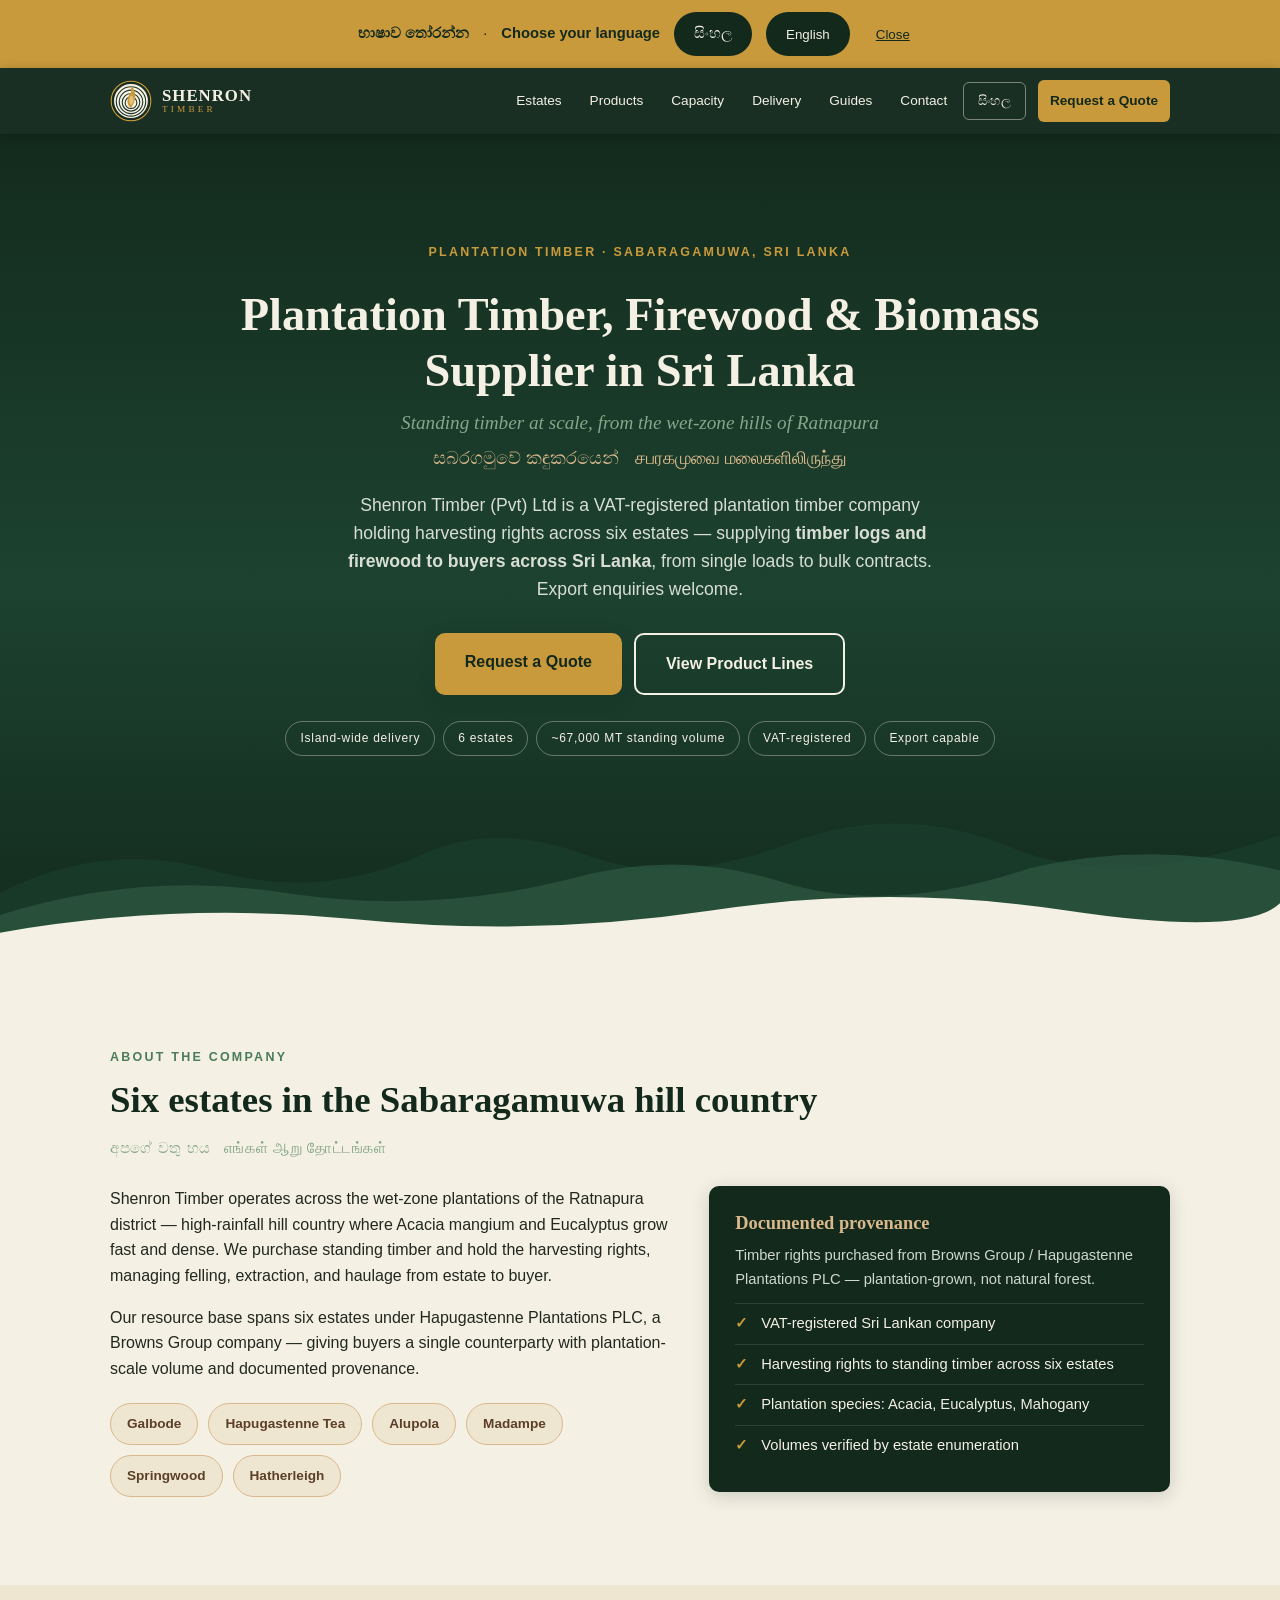
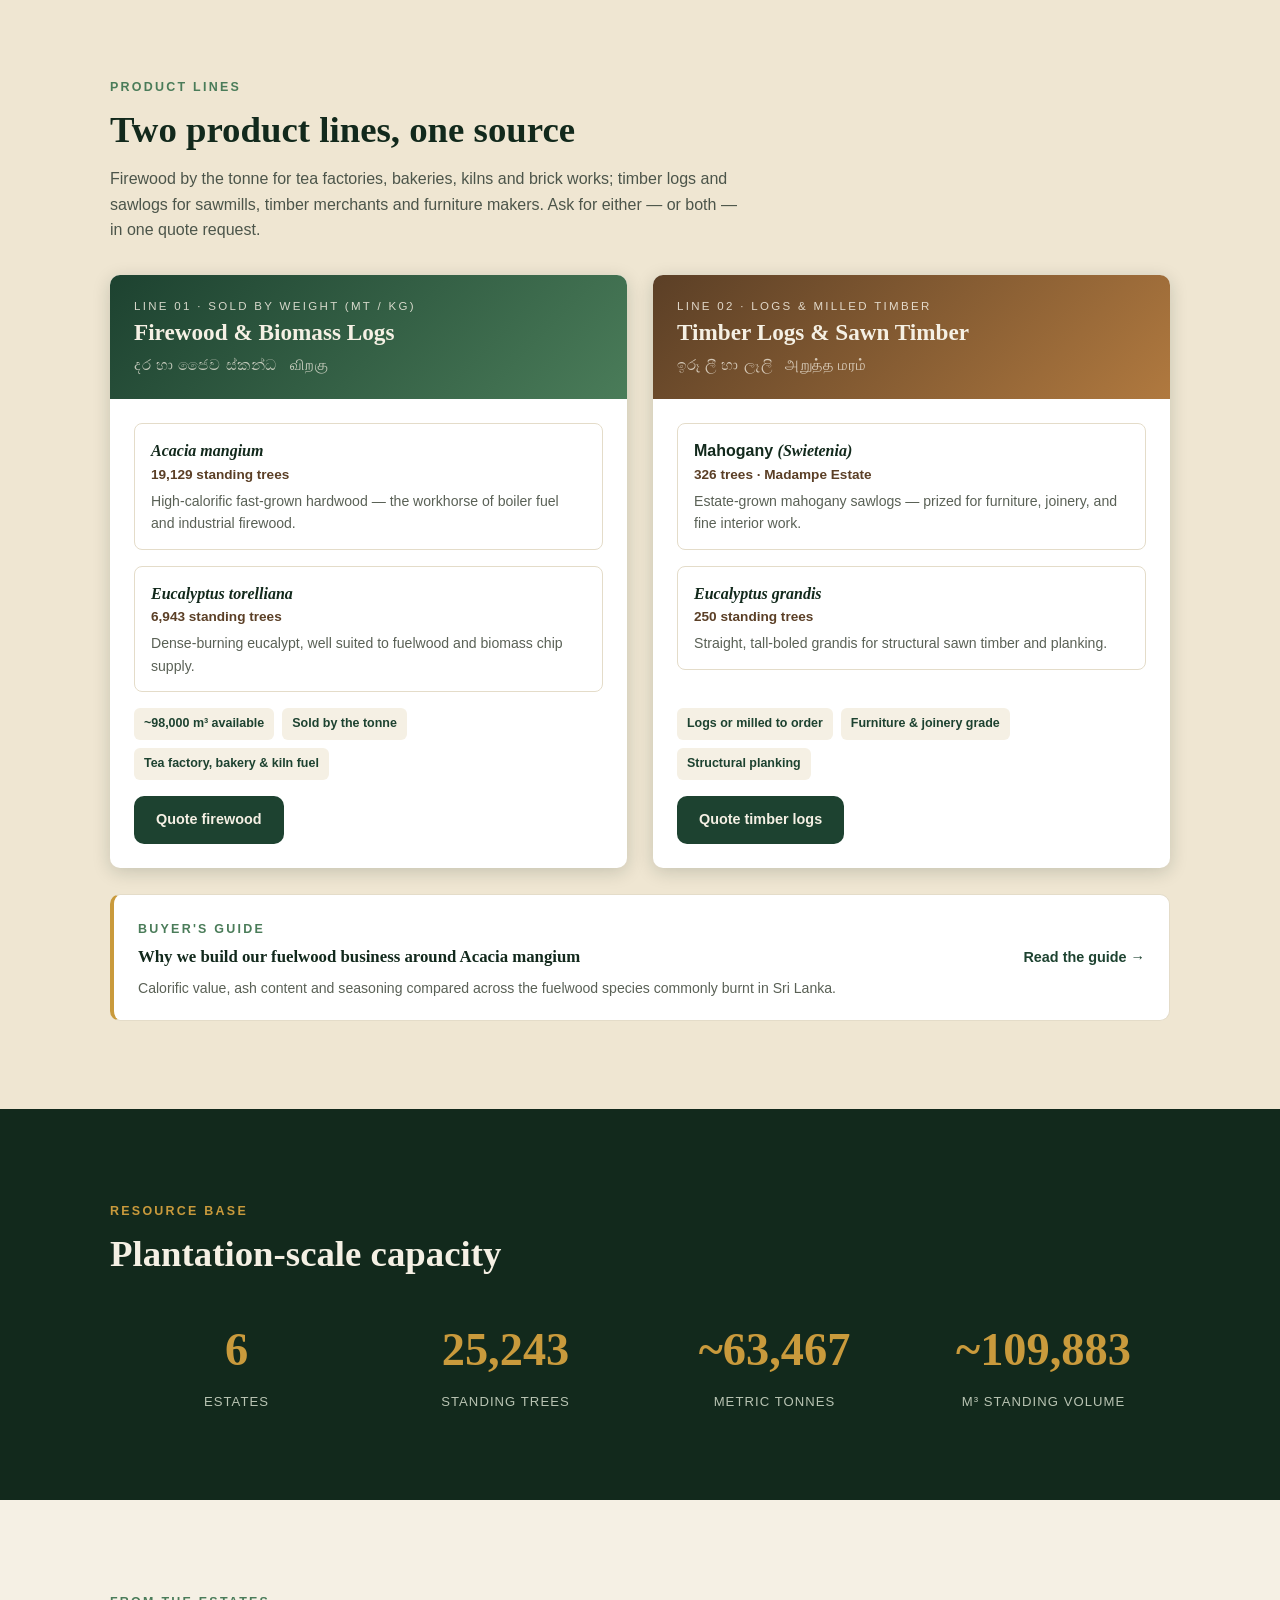
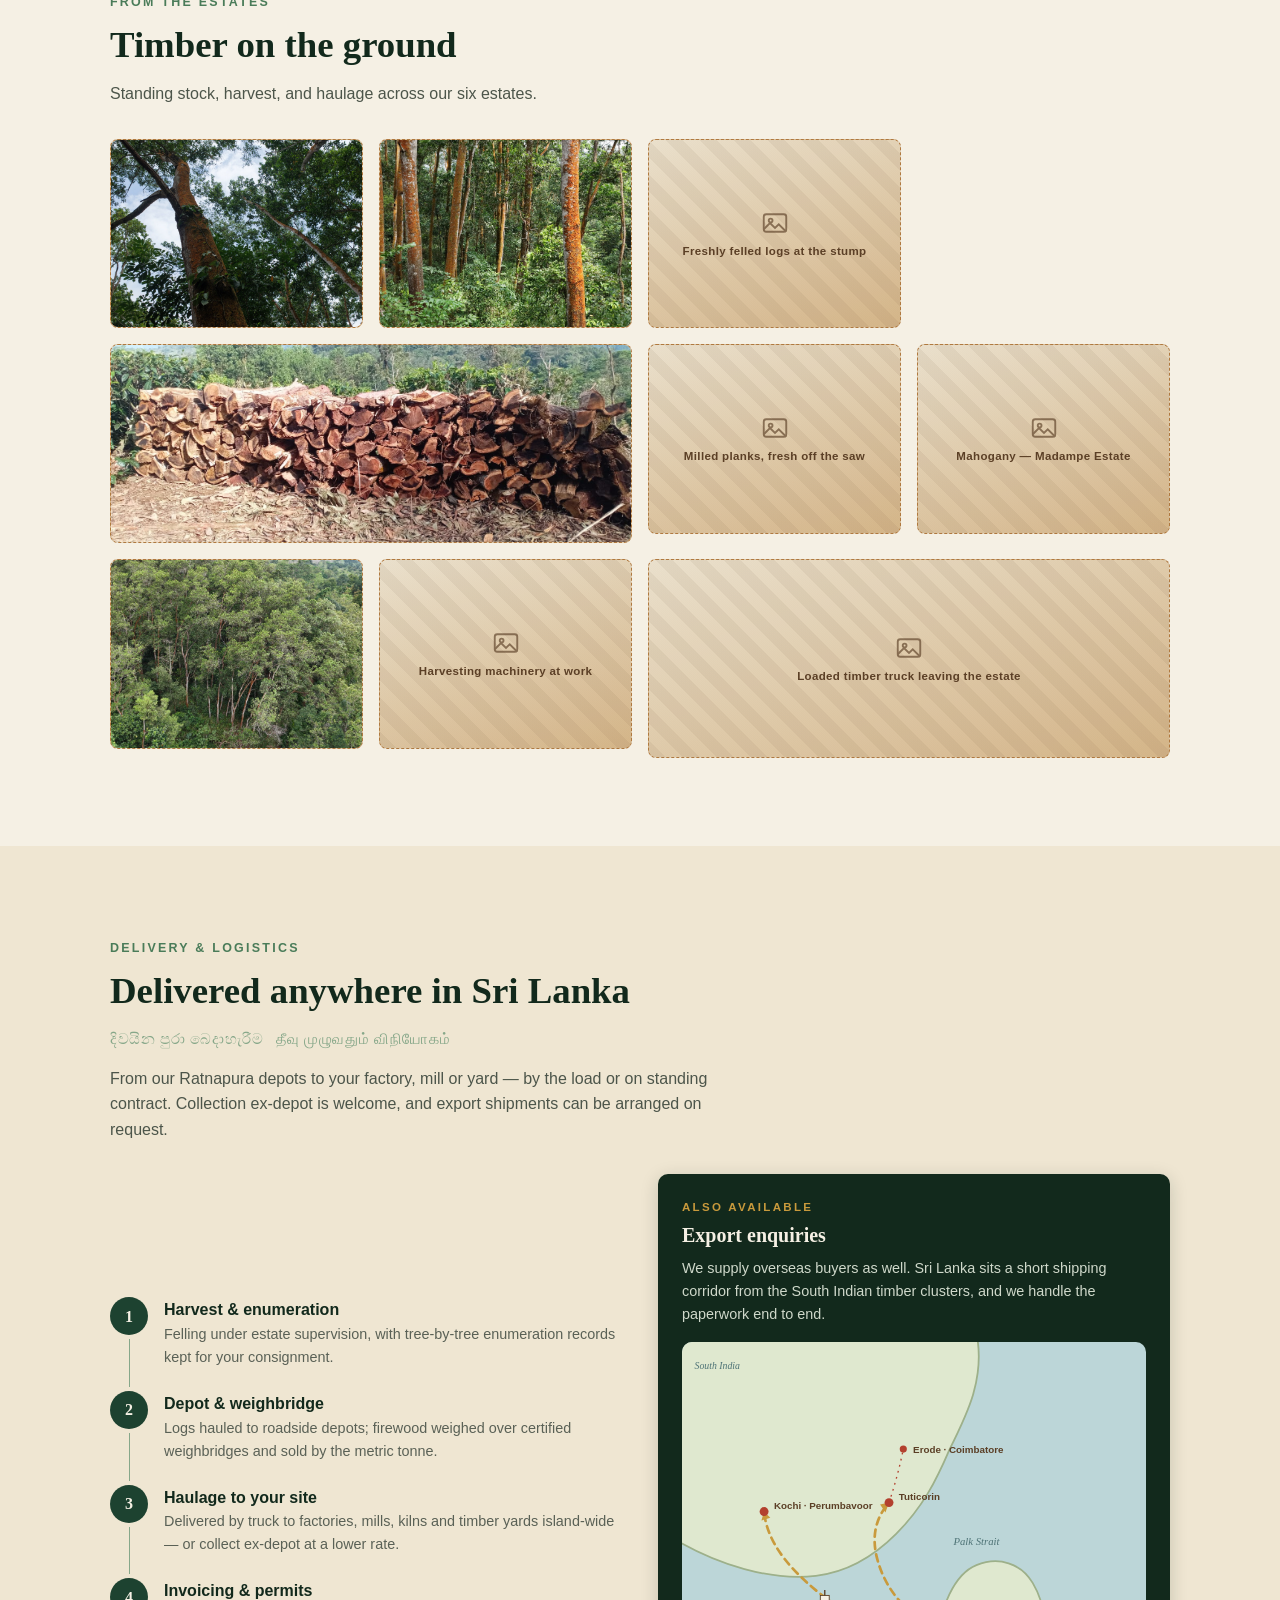
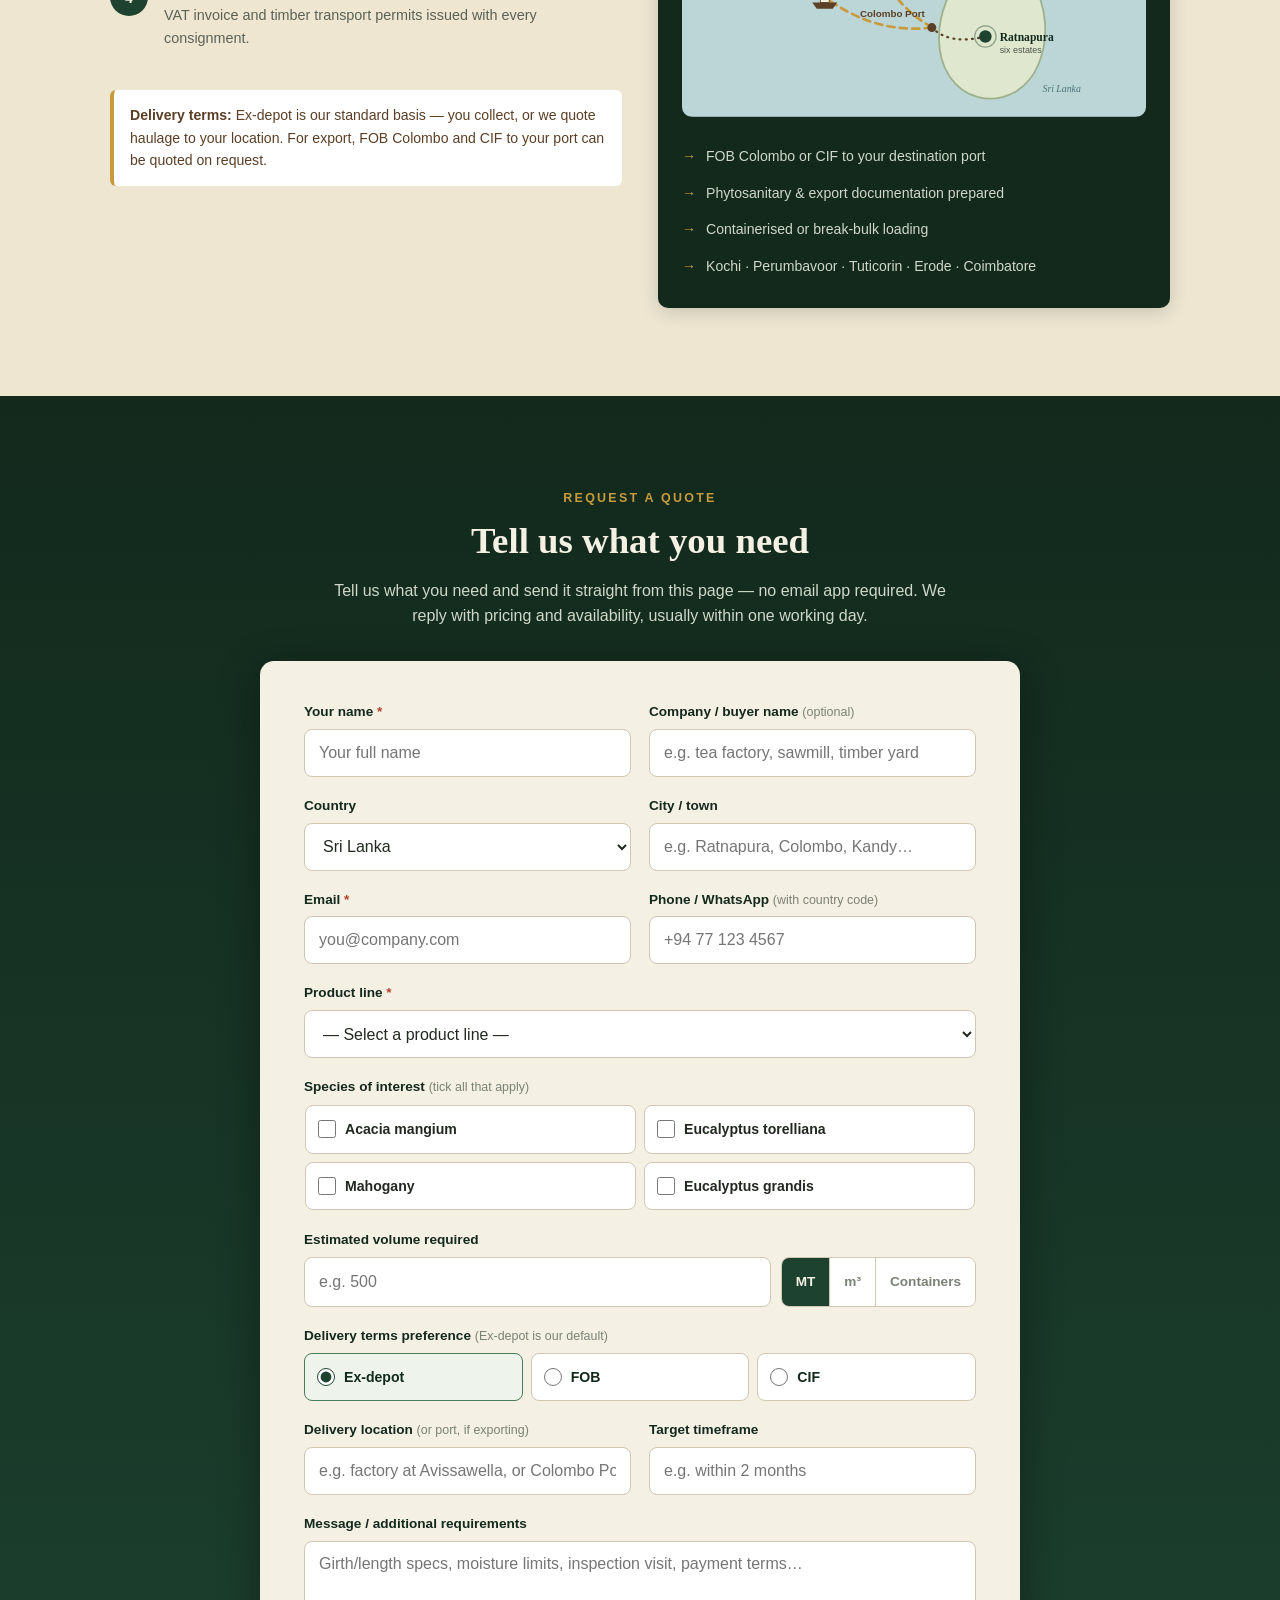
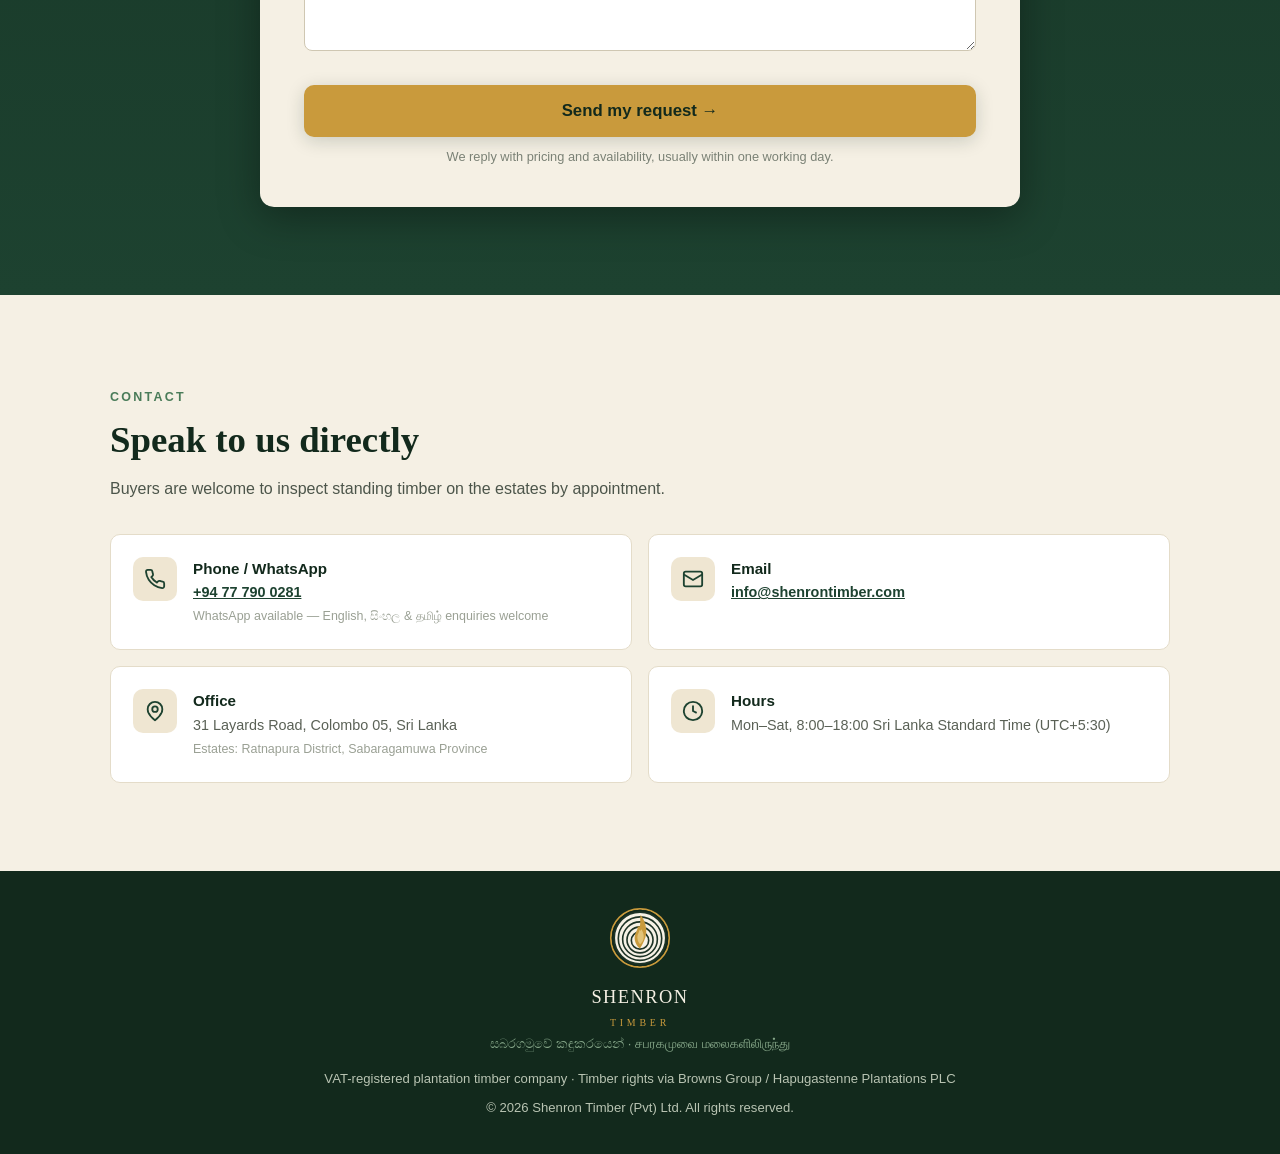
==== commit 709e1f2b: "Use relative paths so pages work when opened locally too Root-absolute paths (/assets/site.css, /si/" ====
--- a/index.html
+++ b/index.html
@@ -7,6 +7,9 @@
 <meta name="description" content="Buy plantation-grown firewood, biomass logs and timber logs from six Ratnapura estates. Island-wide delivery, transport permits, VAT invoices and export options.">
 <meta name="google-site-verification" content="sc6l2qLpQR_mBRVwXOfpNF6ItmTHo3ciW0TVO92yAzg">
 <link rel="canonical" href="https://shenrontimber.com/">
+<link rel="alternate" hreflang="en" href="https://shenrontimber.com/">
+<link rel="alternate" hreflang="si" href="https://shenrontimber.com/si/">
+<link rel="alternate" hreflang="x-default" href="https://shenrontimber.com/">
 <!-- Favicon: simplified log-and-flame mark, legible at 16px -->
 <link rel="icon" href="data:image/svg+xml,%3Csvg xmlns='http://www.w3.org/2000/svg' viewBox='0 0 100 100'%3E%3Ccircle cx='50' cy='50' r='46' fill='%23f7f2e6'/%3E%3Ccircle cx='50' cy='50' r='45' fill='none' stroke='%23c99a3c' stroke-width='7'/%3E%3Ccircle cx='50' cy='51' r='35' fill='none' stroke='%2312291c' stroke-width='5'/%3E%3Cpath d='M50,72 C40,63 37,52 40,42 C42,35 47,32 46,25 C49,28 51,27 51,23 C52,16 50,12 51,6 C60,17 65,32 63,44 C61,57 55,63 50,72 Z' fill='%23c99a3c'/%3E%3C/svg%3E">
 <meta property="og:type" content="website">
@@ -95,9 +98,51 @@
      the real photo exists, then swaps in automatically.
      ============================================================ -->
 
-<link rel="stylesheet" href="/assets/site.css">
+<link rel="stylesheet" href="assets/site.css">
 </head>
 <body>
+
+<!-- ==================== LANGUAGE CHOOSER ====================
+     Shown once, on a visitor's first arrival. It is a strip, not a
+     gate — the site is fully readable behind it. The choice is
+     remembered, so it never appears again.
+     LANG_PAGE below is "en" on this page and "si" on /si/.
+========================================================== -->
+<div id="langbar" role="region" aria-label="Choose your language">
+  <div class="lb-inner">
+    <strong lang="si">භාෂාව තෝරන්න</strong>
+    <span aria-hidden="true">·</span>
+    <strong>Choose your language</strong>
+    <a href="si/" hreflang="si" lang="si" data-lang="si">සිංහල</a>
+    <button type="button" data-lang="en">English</button>
+    <button type="button" class="lb-dismiss" data-lang="dismiss">Close</button>
+  </div>
+</div>
+<script>
+(function () {
+  "use strict";
+  var LANG_PAGE = "en";                 // this file is the English page
+  var KEY = "shenron_lang";
+  var bar = document.getElementById("langbar");
+  var stored;
+  try { stored = localStorage.getItem(KEY); } catch (e) { return; }
+
+  // Already chosen once? Never ask again. We deliberately do not
+  // auto-redirect: the visitor may have followed a link to this exact
+  // version, and silently moving them is worse than showing it.
+  if (stored) return;
+
+  bar.classList.add("show");
+
+  bar.addEventListener("click", function (e) {
+    var el = e.target.closest("[data-lang]");
+    if (!el) return;
+    var v = el.getAttribute("data-lang");
+    try { localStorage.setItem(KEY, v === "dismiss" ? LANG_PAGE : v); } catch (err) {}
+    if (v !== "si") { e.preventDefault(); bar.classList.remove("show"); }
+  });
+})();
+</script>
 
 <!-- ==================== INTRO VIDEO (optional) ====================
      To switch this on, drop a short clip at assets/intro.mp4 — ideally
@@ -209,8 +254,9 @@
       <a href="#products">Products</a>
       <a href="#capacity">Capacity</a>
       <a href="#logistics">Delivery</a>
-      <a href="/articles/">Guides</a>
+      <a href="articles/">Guides</a>
       <a href="#contact">Contact</a>
+      <a class="lang-link" href="si/" hreflang="si" lang="si">සිංහල</a>
       <a class="cta" href="#rfq">Request a Quote</a>
     </nav>
     <input type="checkbox" id="nav-toggle" aria-hidden="true">
@@ -223,8 +269,9 @@
     <a href="#products">Products</a>
     <a href="#capacity">Capacity</a>
     <a href="#logistics">Delivery</a>
-    <a href="/articles/">Guides</a>
+    <a href="articles/">Guides</a>
     <a href="#contact">Contact</a>
+    <a class="lang-link" href="si/" hreflang="si" lang="si">සිංහල — Sinhala</a>
     <a class="cta" href="#rfq">Request a Quote</a>
   </div>
 </header>
@@ -356,7 +403,7 @@
 
     </div>
 
-    <a class="guide-strip" href="/articles/acacia-mangium-fuelwood/">
+    <a class="guide-strip" href="articles/acacia-mangium-fuelwood/">
       <span class="gs-text">
         <span class="eyebrow">Buyer's guide</span>
         <strong>Why we build our fuelwood business around Acacia mangium</strong>
--- a/assets/site.css
+++ b/assets/site.css
@@ -423,3 +423,29 @@
   @media (min-width: 880px) { .sticky-cta { display: none; } footer.site { padding-bottom: 36px; } }
 
   @media (prefers-reduced-motion: reduce) { html { scroll-behavior: auto; } }
+
+/* ---------- Language switch ---------- */
+.lang-link {
+  border: 1px solid rgba(245,240,228,0.45); border-radius: 100px;
+  padding: 8px 14px !important; font-size: 0.8rem !important; letter-spacing: 0.02em;
+}
+.lang-link:hover { background: rgba(245,240,228,0.16) !important; }
+.mobile-menu .lang-link { border: none; border-radius: 0; padding: 15px 24px !important; font-size: 0.95rem !important; }
+
+/* First-visit language chooser — a strip, never a gate.
+   The page is fully readable behind it and it appears once. */
+#langbar {
+  display: none; background: var(--gold); color: var(--forest-deep);
+  padding: 12px 20px; text-align: center; font-size: 0.92rem;
+}
+#langbar.show { display: block; }
+#langbar .lb-inner { max-width: 1100px; margin: 0 auto; display: flex; flex-wrap: wrap; gap: 10px 14px; align-items: center; justify-content: center; }
+#langbar strong { font-weight: 700; }
+#langbar a, #langbar button {
+  background: var(--forest-deep); color: var(--cream); border: none; border-radius: 100px;
+  padding: 10px 20px; font: 700 0.88rem/1 inherit; font-family: inherit;
+  text-decoration: none; cursor: pointer; min-height: 44px; display: inline-flex; align-items: center;
+}
+#langbar a:hover, #langbar button:hover { background: var(--forest); }
+#langbar button.lb-dismiss { background: transparent; color: var(--forest-deep); text-decoration: underline; padding: 10px 12px; }
+#langbar a:focus-visible, #langbar button:focus-visible { outline: 3px solid var(--forest-deep); outline-offset: 2px; }
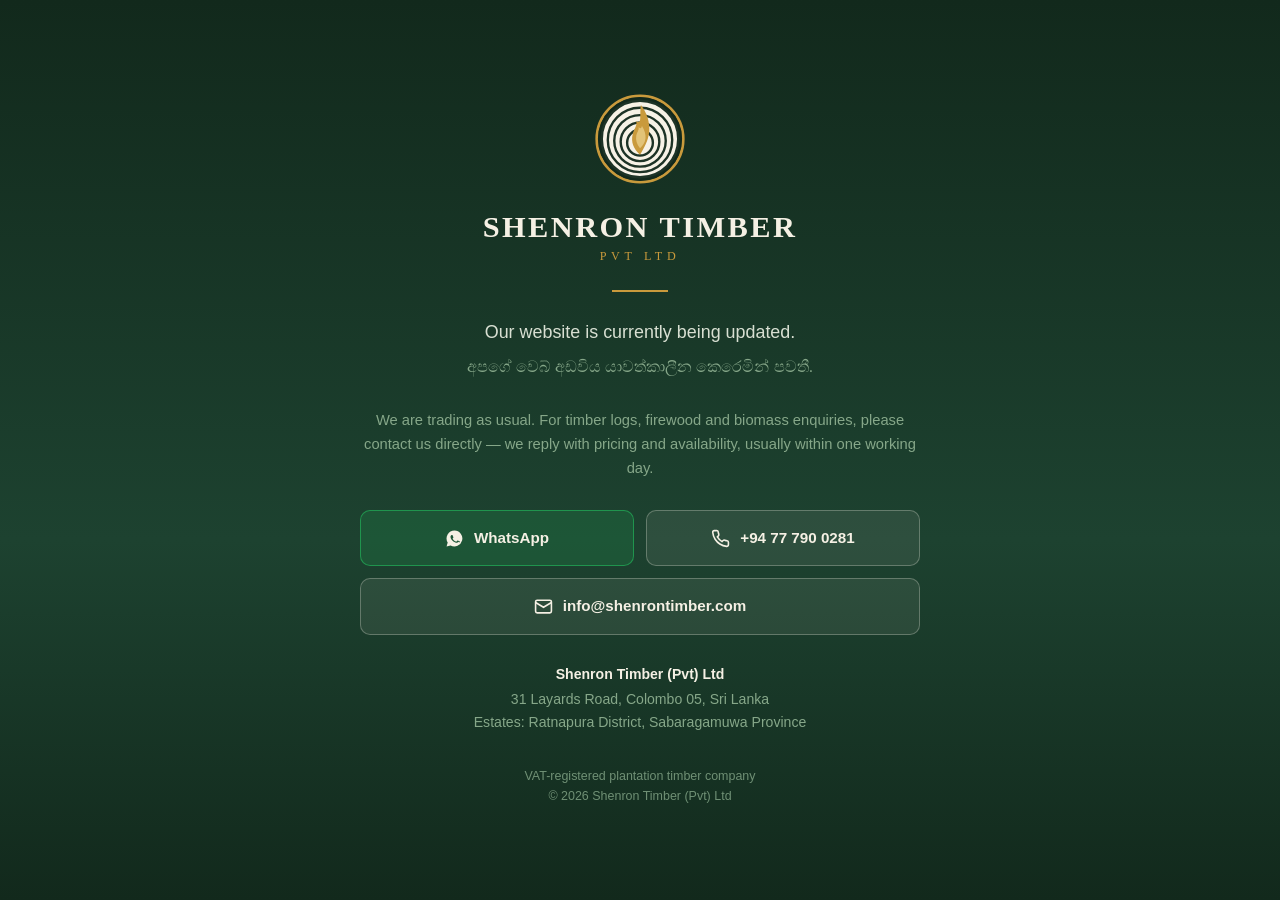
==== commit 91118fc5: "Replace site with holding page while under revision Full site (homepage, Sinhala version, articles, " ====
--- a/index.html
+++ b/index.html
@@ -3,784 +3,89 @@
 <head>
 <meta charset="UTF-8">
 <meta name="viewport" content="width=device-width, initial-scale=1.0">
-<title>Timber &amp; Firewood Supplier Sri Lanka | Shenron Timber</title>
-<meta name="description" content="Buy plantation-grown firewood, biomass logs and timber logs from six Ratnapura estates. Island-wide delivery, transport permits, VAT invoices and export options.">
+<title>Shenron Timber (Pvt) Ltd — Website Under Revision</title>
+<meta name="description" content="Shenron Timber (Pvt) Ltd — plantation timber, firewood and biomass supplier, Sri Lanka. Our website is being updated; please contact us directly in the meantime.">
+<link rel="canonical" href="https://shenrontimber.com/">
 <meta name="google-site-verification" content="sc6l2qLpQR_mBRVwXOfpNF6ItmTHo3ciW0TVO92yAzg">
-<link rel="canonical" href="https://shenrontimber.com/">
-<link rel="alternate" hreflang="en" href="https://shenrontimber.com/">
-<link rel="alternate" hreflang="si" href="https://shenrontimber.com/si/">
-<link rel="alternate" hreflang="x-default" href="https://shenrontimber.com/">
-<!-- Favicon: simplified log-and-flame mark, legible at 16px -->
-<link rel="icon" href="data:image/svg+xml,%3Csvg xmlns='http://www.w3.org/2000/svg' viewBox='0 0 100 100'%3E%3Ccircle cx='50' cy='50' r='46' fill='%23f7f2e6'/%3E%3Ccircle cx='50' cy='50' r='45' fill='none' stroke='%23c99a3c' stroke-width='7'/%3E%3Ccircle cx='50' cy='51' r='35' fill='none' stroke='%2312291c' stroke-width='5'/%3E%3Cpath d='M50,72 C40,63 37,52 40,42 C42,35 47,32 46,25 C49,28 51,27 51,23 C52,16 50,12 51,6 C60,17 65,32 63,44 C61,57 55,63 50,72 Z' fill='%23c99a3c'/%3E%3C/svg%3E">
+<meta name="robots" content="noindex, follow">
 <meta property="og:type" content="website">
 <meta property="og:url" content="https://shenrontimber.com/">
-<meta property="og:title" content="Timber &amp; Firewood Supplier Sri Lanka | Shenron Timber">
-<meta property="og:description" content="Timber logs and firewood supplied across Sri Lanka from six estates in Sabaragamuwa. Acacia and Eucalyptus by the tonne, plus Mahogany and Eucalyptus grandis sawlogs. Request a quote by email or WhatsApp.">
-<meta name="twitter:card" content="summary">
-
-<script type="application/ld+json">
-{
-  "@context": "https://schema.org",
-  "@graph": [
-    {
-      "@type": "WebSite",
-      "@id": "https://shenrontimber.com/#website",
-      "url": "https://shenrontimber.com/",
-      "name": "Shenron Timber (Pvt) Ltd",
-      "publisher": { "@id": "https://shenrontimber.com/#business" },
-      "inLanguage": "en"
-    },
-    {
-      "@type": ["LocalBusiness", "Organization"],
-      "@id": "https://shenrontimber.com/#business",
-      "name": "Shenron Timber (Pvt) Ltd",
-      "description": "VAT-registered Sri Lankan plantation timber company supplying firewood, biomass logs, timber logs and sawlogs from six estates in the Ratnapura District.",
-      "url": "https://shenrontimber.com/",
-      "email": "info@shenrontimber.com",
-      "telephone": "+94777900281",
-      "address": {
-        "@type": "PostalAddress",
-        "streetAddress": "31 Layards Road",
-        "addressLocality": "Colombo 05",
-        "addressCountry": "LK"
-      },
-      "areaServed": [
-        { "@type": "Country", "name": "Sri Lanka" },
-        { "@type": "Country", "name": "India" }
-      ],
-      "openingHoursSpecification": [{
-        "@type": "OpeningHoursSpecification",
-        "dayOfWeek": ["Monday","Tuesday","Wednesday","Thursday","Friday","Saturday"],
-        "opens": "08:00",
-        "closes": "18:00"
-      }],
-      "hasOfferCatalog": {
-        "@type": "OfferCatalog",
-        "name": "Timber and firewood supply",
-        "itemListElement": [
-          {
-            "@type": "Offer",
-            "itemOffered": {
-              "@type": "Service",
-              "name": "Industrial firewood and biomass log supply",
-              "serviceType": "Firewood and biomass supply",
-              "description": "Acacia mangium and Eucalyptus torelliana firewood sold by the metric tonne for tea factories, bakeries, kilns and brick works. Island-wide delivery or collection ex-depot."
-            }
-          },
-          {
-            "@type": "Offer",
-            "itemOffered": {
-              "@type": "Service",
-              "name": "Timber log and sawn timber supply",
-              "serviceType": "Timber and sawlog supply",
-              "description": "Mahogany and Eucalyptus grandis sawlogs supplied as logs or milled to order for sawmills, timber merchants and furniture makers."
-            }
-          }
-        ]
-      }
-    }
-  ]
-}
-</script>
+<meta property="og:title" content="Shenron Timber (Pvt) Ltd">
+<meta property="og:description" content="Plantation timber, firewood and biomass supplier, Sri Lanka. Website under revision — please contact us directly.">
+<link rel="icon" href="data:image/svg+xml,%3Csvg xmlns='http://www.w3.org/2000/svg' viewBox='0 0 100 100'%3E%3Ccircle cx='50' cy='50' r='46' fill='%23f7f2e6'/%3E%3Ccircle cx='50' cy='50' r='45' fill='none' stroke='%23c99a3c' stroke-width='7'/%3E%3Ccircle cx='50' cy='51' r='35' fill='none' stroke='%2312291c' stroke-width='5'/%3E%3Cpath d='M50,72 C40,63 37,52 40,42 C42,35 47,32 46,25 C49,28 51,27 51,23 C52,16 50,12 51,6 C60,17 65,32 63,44 C61,57 55,63 50,72 Z' fill='%23c99a3c'/%3E%3C/svg%3E">
 
 <!-- ============================================================
-     SHENRON TIMBER — single-file marketing site (no build step)
-     Open directly in any browser.
+     HOLDING PAGE — the full site is parked on the "full-site"
+     branch of this repository, not deleted.
 
-     CONTACT DETAILS: the CONTACT constant near the top of the <script>
-     block (email + WhatsApp number) is the single source of truth for
-     the RFQ form links. The visible contact cards are in the Contact
-     section. Update both places if details ever change.
+     To put the site back, ask Claude, or run:
+         git checkout full-site -- .
+         git commit -m "Restore full site"
+         git push
 
-     PHOTOS: drop your image files into an "images/" folder beside this
-     file using the exact filenames noted in the "IMAGE:" comments in
-     the Gallery section. Each slot shows a labelled placeholder until
-     the real photo exists, then swaps in automatically.
+     noindex is set above so Google does not index this placeholder
+     as the company's real homepage. Remove it when the site returns.
      ============================================================ -->
 
-<link rel="stylesheet" href="assets/site.css">
+<style>
+  :root {
+    --forest-deep: #12291c;
+    --forest:      #1d4230;
+    --leaf-soft:   #86a789;
+    --cream:       #f5f0e4;
+    --gold:        #c99a3c;
+  }
+  * { margin: 0; padding: 0; box-sizing: border-box; }
+  body {
+    font-family: -apple-system, BlinkMacSystemFont, "Segoe UI", Roboto, "Helvetica Neue", Arial, sans-serif;
+    background: linear-gradient(180deg, var(--forest-deep) 0%, var(--forest) 60%, var(--forest-deep) 100%);
+    color: var(--cream);
+    line-height: 1.6;
+    min-height: 100vh;
+    display: flex; flex-direction: column; align-items: center; justify-content: center;
+    padding: 40px 20px;
+    -webkit-font-smoothing: antialiased;
+  }
+  .card { max-width: 560px; width: 100%; text-align: center; }
+  .mark { width: 92px; height: 92px; margin: 0 auto 26px; display: block; }
+  h1 {
+    font-family: Georgia, "Times New Roman", serif; font-weight: 700;
+    text-transform: uppercase; letter-spacing: 0.08em; font-size: clamp(1.4rem, 5vw, 1.9rem);
+    line-height: 1.1;
+  }
+  h1 span {
+    display: block; font-size: 0.4em; letter-spacing: 0.38em;
+    color: var(--gold); margin-top: 6px; font-weight: 400;
+  }
+  .rule { width: 56px; height: 2px; background: var(--gold); margin: 26px auto; }
+  .notice { font-size: clamp(1rem, 2.6vw, 1.12rem); color: #d8dfd2; margin-bottom: 8px; }
+  .notice-si { font-size: 0.98rem; color: var(--leaf-soft); margin-bottom: 30px; }
+  .sub { font-size: 0.92rem; color: var(--leaf-soft); margin-bottom: 30px; }
+
+  .contacts { display: grid; gap: 12px; margin-bottom: 28px; }
+  @media (min-width: 560px) { .contacts { grid-template-columns: 1fr 1fr; } }
+  .contacts a {
+    display: flex; align-items: center; justify-content: center; gap: 10px;
+    background: rgba(245,240,228,0.08); border: 1px solid rgba(245,240,228,0.28);
+    border-radius: 10px; padding: 15px 18px; min-height: 52px;
+    color: var(--cream); text-decoration: none; font-weight: 600; font-size: 0.95rem;
+    word-break: break-word;
+  }
+  .contacts a:hover { background: rgba(245,240,228,0.16); border-color: var(--gold); }
+  .contacts a:focus-visible { outline: 3px solid var(--gold); outline-offset: 3px; }
+  .contacts svg { width: 19px; height: 19px; flex: none; }
+  .wa { background: rgba(37,211,102,0.14) !important; border-color: rgba(37,211,102,0.5) !important; }
+  .wa:hover { background: rgba(37,211,102,0.24) !important; }
+
+  .addr { font-size: 0.88rem; color: var(--leaf-soft); }
+  .addr strong { color: var(--cream); font-weight: 600; display: block; margin-bottom: 3px; }
+  footer { margin-top: 34px; font-size: 0.78rem; color: rgba(134,167,137,0.8); }
+</style>
 </head>
 <body>
 
-<!-- ==================== LANGUAGE CHOOSER ====================
-     Shown once, on a visitor's first arrival. It is a strip, not a
-     gate — the site is fully readable behind it. The choice is
-     remembered, so it never appears again.
-     LANG_PAGE below is "en" on this page and "si" on /si/.
-========================================================== -->
-<div id="langbar" role="region" aria-label="Choose your language">
-  <div class="lb-inner">
-    <strong lang="si">භාෂාව තෝරන්න</strong>
-    <span aria-hidden="true">·</span>
-    <strong>Choose your language</strong>
-    <a href="si/" hreflang="si" lang="si" data-lang="si">සිංහල</a>
-    <button type="button" data-lang="en">English</button>
-    <button type="button" class="lb-dismiss" data-lang="dismiss">Close</button>
-  </div>
-</div>
-<script>
-(function () {
-  "use strict";
-  var LANG_PAGE = "en";                 // this file is the English page
-  var KEY = "shenron_lang";
-  var bar = document.getElementById("langbar");
-  var stored;
-  try { stored = localStorage.getItem(KEY); } catch (e) { return; }
-
-  // Already chosen once? Never ask again. We deliberately do not
-  // auto-redirect: the visitor may have followed a link to this exact
-  // version, and silently moving them is worse than showing it.
-  if (stored) return;
-
-  bar.classList.add("show");
-
-  bar.addEventListener("click", function (e) {
-    var el = e.target.closest("[data-lang]");
-    if (!el) return;
-    var v = el.getAttribute("data-lang");
-    try { localStorage.setItem(KEY, v === "dismiss" ? LANG_PAGE : v); } catch (err) {}
-    if (v !== "si") { e.preventDefault(); bar.classList.remove("show"); }
-  });
-})();
-</script>
-
-<!-- ==================== INTRO VIDEO (optional) ====================
-     To switch this on, drop a short clip at assets/intro.mp4 — ideally
-     under ~3 MB, 1920x1080 or smaller, no audio needed (it plays muted).
-     Optionally add assets/intro-poster.jpg as the first frame.
-
-     If that file is absent, or the connection is slow, or the visitor
-     has already seen it this session, the overlay never appears and the
-     site loads normally. Nothing here can block access to the page.
-     To remove the feature entirely, delete this block and the
-     #intro styles above.
-================================================================== -->
-<div id="intro" role="dialog" aria-label="Intro video" aria-modal="true">
-  <svg class="intro-mark" viewBox="0 0 100 100" aria-hidden="true">
-    <circle cx="50" cy="50" r="47" fill="none" stroke="#c99a3c" stroke-width="3"/>
-    <circle cx="50" cy="50" r="43" fill="#f7f2e6"/>
-    <g fill="none" stroke="#12291c" opacity="0.95">
-      <circle cx="50" cy="50" r="43" stroke-width="5.5"/>
-      <circle cx="50" cy="51" r="35" stroke-width="2.6"/>
-      <circle cx="50" cy="52" r="28" stroke-width="2.6"/>
-      <circle cx="50" cy="53" r="21" stroke-width="2.6"/>
-      <circle cx="50" cy="54" r="14" stroke-width="2.6"/>
-    </g>
-    <path d="M50,67 C43,61 40,53 42,45 C43.2,39.5 47,36.5 46,30.5 C48,32.5 50,31.5 50.2,28.5 C50.6,22 50,18 51,13 C57,20.5 61,31.5 60,42 C59,52 54.5,59.5 50,67 Z" fill="#c99a3c"/>
-  </svg>
-  <button class="skip" type="button">Skip intro →</button>
-</div>
-<script>
-(function () {
-  "use strict";
-  var SRC = "assets/intro.mp4";
-  var KEY = "shenron_intro_seen";
-  var MAX_PLAY_MS = 5200;   // hard cap — never hold the visitor longer
-  var LOAD_BUDGET_MS = 2500; // if it isn't ready by now, don't bother
-
-  var root = document.documentElement;
-  var box = document.getElementById("intro");
-  var done = false;
-
-  function dismiss() {
-    if (done) return;
-    done = true;
-    try { sessionStorage.setItem(KEY, "1"); } catch (e) {}
-    box.classList.add("fade");
-    setTimeout(function () {
-      root.classList.remove("intro-on");
-      box.parentNode && box.parentNode.removeChild(box);
-    }, 460);
-  }
-
-  // Reasons to skip entirely, before touching the network
-  try { if (sessionStorage.getItem(KEY)) return; } catch (e) { return; }
-  if (window.matchMedia && window.matchMedia("(prefers-reduced-motion: reduce)").matches) return;
-  if (location.hash) return;                     // arriving at a deep link
-  var c = navigator.connection;
-  if (c && (c.saveData || /(^|-)2g$/.test(c.effectiveType || ""))) return;
-
-  var v = document.createElement("video");
-  v.muted = true; v.defaultMuted = true; v.autoplay = true;
-  v.playsInline = true; v.setAttribute("playsinline", "");
-  v.setAttribute("aria-hidden", "true");
-  v.preload = "auto";
-  v.src = SRC;
-
-  var budget = setTimeout(function () { if (!root.classList.contains("intro-on")) v.src = ""; }, LOAD_BUDGET_MS);
-
-  v.addEventListener("canplaythrough", function () {
-    clearTimeout(budget);
-    if (done) return;
-    box.insertBefore(v, box.firstChild);
-    root.classList.add("intro-on");
-    var p = v.play();
-    if (p && p.catch) p.catch(dismiss);   // autoplay blocked → just show the site
-    setTimeout(dismiss, MAX_PLAY_MS);
-  }, { once: true });
-
-  v.addEventListener("ended", dismiss);
-  v.addEventListener("error", function () { clearTimeout(budget); dismiss(); });
-
-  box.querySelector(".skip").addEventListener("click", dismiss);
-  document.addEventListener("keydown", function (e) {
-    if (e.key === "Escape" || e.key === "Enter" || e.key === " ") dismiss();
-  });
-})();
-</script>
-
-<!-- ==================== HEADER ==================== -->
-<header class="site">
-  <div class="nav-bar">
-    <a class="brand" href="#top">
-      <svg class="brand-mark" viewBox="0 0 100 100" aria-hidden="true">
-        <!-- log cross-section with rising flame -->
-        <circle cx="50" cy="50" r="47" fill="none" stroke="#c99a3c" stroke-width="3"/>
-        <circle cx="50" cy="50" r="43" fill="#f7f2e6"/>
-        <g fill="none" stroke="#12291c" opacity="0.95">
-          <circle cx="50" cy="50" r="43" stroke-width="5.5"/>
-          <circle cx="50" cy="51" r="35" stroke-width="2.6"/>
-          <circle cx="50" cy="52" r="28" stroke-width="2.6"/>
-          <circle cx="50" cy="53" r="21" stroke-width="2.6"/>
-          <circle cx="50" cy="54" r="14" stroke-width="2.6"/>
-        </g>
-        <path d="M50,67 C43,61 40,53 42,45 C43.2,39.5 47,36.5 46,30.5 C48,32.5 50,31.5 50.2,28.5 C50.6,22 50,18 51,13 C57,20.5 61,31.5 60,42 C59,52 54.5,59.5 50,67 Z" fill="#c99a3c"/>
-        <path d="M50,60 C46.5,56 45,51 46,46 C46.8,42.5 49,40.5 48.6,37 C50.5,39.5 52,38 52,35.5 C55,40 56.5,45 56,49.5 C55.4,54 53,57.5 50,60 Z" fill="#f0d896" opacity="0.65"/>
-      </svg>
-      <span class="brand-name">Shenron<small>Timber</small></span>
-    </a>
-    <nav class="main" aria-label="Primary">
-      <a href="#about">Estates</a>
-      <a href="#products">Products</a>
-      <a href="#capacity">Capacity</a>
-      <a href="#logistics">Delivery</a>
-      <a href="articles/">Guides</a>
-      <a href="#contact">Contact</a>
-      <a class="lang-link" href="si/" hreflang="si" lang="si">සිංහල</a>
-      <a class="cta" href="#rfq">Request a Quote</a>
-    </nav>
-    <input type="checkbox" id="nav-toggle" aria-hidden="true">
-    <label class="hamburger" for="nav-toggle" aria-label="Open menu">
-      <span></span><span></span><span></span>
-    </label>
-  </div>
-  <div class="mobile-menu">
-    <a href="#about">Estates</a>
-    <a href="#products">Products</a>
-    <a href="#capacity">Capacity</a>
-    <a href="#logistics">Delivery</a>
-    <a href="articles/">Guides</a>
-    <a href="#contact">Contact</a>
-    <a class="lang-link" href="si/" hreflang="si" lang="si">සිංහල — Sinhala</a>
-    <a class="cta" href="#rfq">Request a Quote</a>
-  </div>
-</header>
-
-<main id="top">
-
-<!-- ==================== HERO ==================== -->
-<section class="hero" style="padding:0">
-  <div class="hero-inner">
-    <span class="eyebrow" style="color:var(--gold)">Plantation timber · Sabaragamuwa, Sri Lanka</span>
-    <h1>Plantation Timber, Firewood &amp; Biomass Supplier in Sri Lanka</h1>
-    <p class="brand-tagline">Standing timber at scale, from the wet-zone hills of Ratnapura</p>
-    <p class="tagline-scripts" lang="si">සබරගමුවේ කඳුකරයෙන් <span lang="ta" style="margin-left:10px">சபரகமுவை மலைகளிலிருந்து</span></p>
-    <p class="sub">Shenron Timber (Pvt) Ltd is a VAT-registered plantation timber company holding harvesting rights across six estates — supplying <strong>timber logs and firewood to buyers across Sri Lanka</strong>, from single loads to bulk contracts. Export enquiries welcome.</p>
-    <div class="hero-ctas">
-      <a class="btn btn-gold" href="#rfq">Request a Quote</a>
-      <a class="btn btn-outline" href="#products">View Product Lines</a>
-    </div>
-    <div class="hero-badges">
-      <span>Island-wide delivery</span>
-      <span>6 estates</span>
-      <span>~67,000 MT standing volume</span>
-      <span>VAT-registered</span>
-      <span>Export capable</span>
-    </div>
-  </div>
-  <!-- Sabaragamuwa ridgeline motif -->
-  <svg class="ridgeline" viewBox="0 0 1440 190" preserveAspectRatio="none" aria-hidden="true">
-    <path d="M0 190 L0 120 Q120 60 240 95 T480 75 Q560 40 660 78 T900 60 Q1020 20 1140 70 T1440 55 L1440 190 Z" fill="#1d4230" opacity="0.55"/>
-    <path d="M0 190 L0 145 Q160 95 320 120 T640 105 Q760 70 880 108 T1160 92 Q1300 60 1440 95 L1440 190 Z" fill="#2c5741" opacity="0.75"/>
-    <path d="M0 190 L0 165 Q200 130 400 150 T800 140 Q1000 110 1200 140 T1440 132 L1440 190 Z" fill="#f5f0e4"/>
-  </svg>
-</section>
-
-<!-- ==================== ABOUT / ESTATES ==================== -->
-<section id="about">
-  <div class="wrap">
-    <span class="eyebrow">About the company</span>
-    <h2 class="section-title">Six estates in the Sabaragamuwa hill country</h2>
-    <p class="script-accent" lang="si">අපගේ වතු හය <span lang="ta" style="margin-left:8px">எங்கள் ஆறு தோட்டங்கள்</span></p>
-    <div class="about-grid" style="margin-top:26px">
-      <div>
-        <p style="margin-bottom:16px">Shenron Timber operates across the wet-zone plantations of the Ratnapura district — high-rainfall hill country where Acacia mangium and Eucalyptus grow fast and dense. We purchase standing timber and hold the harvesting rights, managing felling, extraction, and haulage from estate to buyer.</p>
-        <p>Our resource base spans six estates under Hapugastenne Plantations PLC, a Browns Group company — giving buyers a single counterparty with plantation-scale volume and documented provenance.</p>
-        <div class="estate-chips" aria-label="Estates">
-          <span>Galbode</span>
-          <span>Hapugastenne Tea</span>
-          <span>Alupola</span>
-          <span>Madampe</span>
-          <span>Springwood</span>
-          <span>Hatherleigh</span>
-        </div>
-      </div>
-      <div class="provenance">
-        <h3>Documented provenance</h3>
-        <p>Timber rights purchased from Browns Group / Hapugastenne Plantations PLC — plantation-grown, not natural forest.</p>
-        <ul>
-          <li>VAT-registered Sri Lankan company</li>
-          <li>Harvesting rights to standing timber across six estates</li>
-          <li>Plantation species: Acacia, Eucalyptus, Mahogany</li>
-          <li>Volumes verified by estate enumeration</li>
-        </ul>
-      </div>
-    </div>
-  </div>
-</section>
-
-<!-- ==================== PRODUCTS ==================== -->
-<section id="products" class="products">
-  <div class="wrap">
-    <span class="eyebrow">Product lines</span>
-    <h2 class="section-title">Two product lines, one source</h2>
-    <p class="section-lead">Firewood by the tonne for tea factories, bakeries, kilns and brick works; timber logs and sawlogs for sawmills, timber merchants and furniture makers. Ask for either — or both — in one quote request.</p>
-    <div class="product-cards">
-
-      <!-- Line 1: biomass -->
-      <article class="product-card biomass">
-        <div class="band">
-          <div class="kicker">Line 01 · Sold by weight (MT / kg)</div>
-          <h3>Firewood &amp; Biomass Logs</h3>
-          <p class="script-accent" lang="si">දර හා ජෛව ස්කන්ධ <span lang="ta" style="margin-left:8px">விறகு</span></p>
-        </div>
-        <div class="product-body">
-          <div class="species">
-            <h4><em>Acacia mangium</em></h4>
-            <div class="figures">19,129 standing trees</div>
-            <p>High-calorific fast-grown hardwood — the workhorse of boiler fuel and industrial firewood.</p>
-          </div>
-          <div class="species">
-            <h4><em>Eucalyptus torelliana</em></h4>
-            <div class="figures">6,943 standing trees</div>
-            <p>Dense-burning eucalypt, well suited to fuelwood and biomass chip supply.</p>
-          </div>
-          <div class="product-meta">
-            <span>~98,000 m³ available</span>
-            <span>Sold by the tonne</span>
-            <span>Tea factory, bakery &amp; kiln fuel</span>
-          </div>
-          <a class="btn btn-forest" href="#rfq">Quote firewood</a>
-        </div>
-      </article>
-
-      <!-- Line 2: sawn timber -->
-      <article class="product-card sawn">
-        <div class="band">
-          <div class="kicker">Line 02 · Logs &amp; milled timber</div>
-          <h3>Timber Logs &amp; Sawn Timber</h3>
-          <p class="script-accent" lang="si">ඉරූ ලී හා ලෑලි <span lang="ta" style="margin-left:8px">அறுத்த மரம்</span></p>
-        </div>
-        <div class="product-body">
-          <div class="species">
-            <h4>Mahogany <em>(Swietenia)</em></h4>
-            <div class="figures">326 trees · Madampe Estate</div>
-            <p>Estate-grown mahogany sawlogs — prized for furniture, joinery, and fine interior work.</p>
-          </div>
-          <div class="species">
-            <h4><em>Eucalyptus grandis</em></h4>
-            <div class="figures">250 standing trees</div>
-            <p>Straight, tall-boled grandis for structural sawn timber and planking.</p>
-          </div>
-          <div class="product-meta">
-            <span>Logs or milled to order</span>
-            <span>Furniture &amp; joinery grade</span>
-            <span>Structural planking</span>
-          </div>
-          <a class="btn btn-forest" href="#rfq">Quote timber logs</a>
-        </div>
-      </article>
-
-    </div>
-
-    <a class="guide-strip" href="articles/acacia-mangium-fuelwood/">
-      <span class="gs-text">
-        <span class="eyebrow">Buyer's guide</span>
-        <strong>Why we build our fuelwood business around Acacia mangium</strong>
-        <span class="sub">Calorific value, ash content and seasoning compared across the fuelwood species commonly burnt in Sri Lanka.</span>
-      </span>
-      <span class="gs-go">Read the guide →</span>
-    </a>
-  </div>
-</section>
-
-<!-- ==================== STATS / CAPACITY ==================== -->
-<section id="capacity" class="stats">
-  <div class="wrap">
-    <span class="eyebrow" style="color:var(--gold)">Resource base</span>
-    <h2 class="section-title" style="color:var(--cream)">Plantation-scale capacity</h2>
-    <div class="stats-grid" style="margin-top:36px">
-      <!-- Real figures live in the HTML so crawlers and no-JS visitors see them;
-           the script animates up from zero only once it takes over. -->
-      <div class="stat"><div class="num"><span class="counter" data-target="6">6</span></div><div class="label">Estates</div></div>
-      <div class="stat"><div class="num"><span class="counter" data-target="26648">26,648</span></div><div class="label">Standing trees</div></div>
-      <div class="stat"><div class="num">~<span class="counter" data-target="67000">67,000</span></div><div class="label">Metric tonnes</div></div>
-      <div class="stat"><div class="num">~<span class="counter" data-target="116000">116,000</span></div><div class="label">m³ standing volume</div></div>
-    </div>
-  </div>
-</section>
-
-<!-- ==================== GALLERY ==================== -->
-<section id="gallery">
-  <div class="wrap">
-    <span class="eyebrow">From the estates</span>
-    <h2 class="section-title">Timber on the ground</h2>
-    <p class="section-lead">Standing stock, harvest, and haulage across our six estates.</p>
-    <!-- HOW PHOTOS WORK: put your files in an images/ folder next to this
-         HTML file, using the exact filenames below. Each slot shows a
-         labelled placeholder until its photo exists. -->
-    <div class="gallery-grid">
-
-      <!-- IMAGE: mature acacia stand, Galbode estate → images/acacia-stand-galbode.jpg -->
-      <figure class="shot">
-        <span class="ph-label"><svg viewBox="0 0 24 24" fill="none" stroke="currentColor" stroke-width="1.5"><rect x="3" y="5" width="18" height="14" rx="2"/><circle cx="8.5" cy="10" r="1.5"/><path d="M3 17l5-5 4 4 3-3 6 6"/></svg><figcaption>Mature Acacia mangium stand — Galbode Estate</figcaption></span>
-        <img src="images/acacia-stand-galbode.jpg" alt="Mature Acacia mangium stand at Galbode Estate" loading="lazy" onerror="this.remove()">
-      </figure>
-
-      <!-- IMAGE: eucalyptus stand on hillside, Alupola estate → images/eucalyptus-alupola.jpg -->
-      <figure class="shot">
-        <span class="ph-label"><svg viewBox="0 0 24 24" fill="none" stroke="currentColor" stroke-width="1.5"><rect x="3" y="5" width="18" height="14" rx="2"/><circle cx="8.5" cy="10" r="1.5"/><path d="M3 17l5-5 4 4 3-3 6 6"/></svg><figcaption>Eucalyptus on the hillside — Alupola Estate</figcaption></span>
-        <img src="images/eucalyptus-alupola.jpg" alt="Eucalyptus stand on a hillside at Alupola Estate" loading="lazy" onerror="this.remove()">
-      </figure>
-
-      <!-- IMAGE: freshly felled logs at stump → images/felled-logs.jpg -->
-      <figure class="shot">
-        <span class="ph-label"><svg viewBox="0 0 24 24" fill="none" stroke="currentColor" stroke-width="1.5"><rect x="3" y="5" width="18" height="14" rx="2"/><circle cx="8.5" cy="10" r="1.5"/><path d="M3 17l5-5 4 4 3-3 6 6"/></svg><figcaption>Freshly felled logs at the stump</figcaption></span>
-        <img src="images/felled-logs.jpg" alt="Freshly felled timber logs at the stump" loading="lazy" onerror="this.remove()">
-      </figure>
-
-      <!-- IMAGE: log stacks at roadside depot → images/log-stacks-depot.jpg -->
-      <figure class="shot wide">
-        <span class="ph-label"><svg viewBox="0 0 24 24" fill="none" stroke="currentColor" stroke-width="1.5"><rect x="3" y="5" width="18" height="14" rx="2"/><circle cx="8.5" cy="10" r="1.5"/><path d="M3 17l5-5 4 4 3-3 6 6"/></svg><figcaption>Log stacks at the roadside depot</figcaption></span>
-        <img src="images/log-stacks-depot.jpg" alt="Stacked timber logs at a roadside depot" loading="lazy" onerror="this.remove()">
-      </figure>
-
-      <!-- IMAGE: milled planks / sawn timber → images/milled-planks.jpg -->
-      <figure class="shot">
-        <span class="ph-label"><svg viewBox="0 0 24 24" fill="none" stroke="currentColor" stroke-width="1.5"><rect x="3" y="5" width="18" height="14" rx="2"/><circle cx="8.5" cy="10" r="1.5"/><path d="M3 17l5-5 4 4 3-3 6 6"/></svg><figcaption>Milled planks, fresh off the saw</figcaption></span>
-        <img src="images/milled-planks.jpg" alt="Milled timber planks fresh off the saw" loading="lazy" onerror="this.remove()">
-      </figure>
-
-      <!-- IMAGE: mahogany log close-up, Madampe estate → images/mahogany-madampe.jpg -->
-      <figure class="shot">
-        <span class="ph-label"><svg viewBox="0 0 24 24" fill="none" stroke="currentColor" stroke-width="1.5"><rect x="3" y="5" width="18" height="14" rx="2"/><circle cx="8.5" cy="10" r="1.5"/><path d="M3 17l5-5 4 4 3-3 6 6"/></svg><figcaption>Mahogany — Madampe Estate</figcaption></span>
-        <img src="images/mahogany-madampe.jpg" alt="Mahogany log close-up at Madampe Estate" loading="lazy" onerror="this.remove()">
-      </figure>
-
-      <!-- IMAGE: estate landscape / tea and timber hills → images/estate-landscape.jpg -->
-      <figure class="shot">
-        <span class="ph-label"><svg viewBox="0 0 24 24" fill="none" stroke="currentColor" stroke-width="1.5"><rect x="3" y="5" width="18" height="14" rx="2"/><circle cx="8.5" cy="10" r="1.5"/><path d="M3 17l5-5 4 4 3-3 6 6"/></svg><figcaption>Estate landscape — Sabaragamuwa hills</figcaption></span>
-        <img src="images/estate-landscape.jpg" alt="Estate landscape in the Sabaragamuwa hills" loading="lazy" onerror="this.remove()">
-      </figure>
-
-      <!-- IMAGE: harvesting machinery at work → images/machinery.jpg -->
-      <figure class="shot">
-        <span class="ph-label"><svg viewBox="0 0 24 24" fill="none" stroke="currentColor" stroke-width="1.5"><rect x="3" y="5" width="18" height="14" rx="2"/><circle cx="8.5" cy="10" r="1.5"/><path d="M3 17l5-5 4 4 3-3 6 6"/></svg><figcaption>Harvesting machinery at work</figcaption></span>
-        <img src="images/machinery.jpg" alt="Timber harvesting machinery at work on the estate" loading="lazy" onerror="this.remove()">
-      </figure>
-
-      <!-- IMAGE: loaded timber truck leaving estate → images/timber-truck.jpg -->
-      <figure class="shot wide">
-        <span class="ph-label"><svg viewBox="0 0 24 24" fill="none" stroke="currentColor" stroke-width="1.5"><rect x="3" y="5" width="18" height="14" rx="2"/><circle cx="8.5" cy="10" r="1.5"/><path d="M3 17l5-5 4 4 3-3 6 6"/></svg><figcaption>Loaded timber truck leaving the estate</figcaption></span>
-        <img src="images/timber-truck.jpg" alt="Loaded timber truck leaving the estate" loading="lazy" onerror="this.remove()">
-      </figure>
-
-    </div>
-  </div>
-</section>
-
-<!-- ==================== EXPORT LOGISTICS ==================== -->
-<section id="logistics" class="logistics">
-  <div class="wrap">
-    <span class="eyebrow">Delivery &amp; logistics</span>
-    <h2 class="section-title">Delivered anywhere in Sri Lanka</h2>
-    <p class="script-accent" lang="si">දිවයින පුරා බෙදාහැරීම <span lang="ta" style="margin-left:8px">தீவு முழுவதும் விநியோகம்</span></p>
-    <p class="section-lead" style="margin-top:14px">From our Ratnapura depots to your factory, mill or yard — by the load or on standing contract. Collection ex-depot is welcome, and export shipments can be arranged on request.</p>
-    <div class="logi-grid">
-      <div>
-        <ol class="logi-steps">
-          <li>
-            <h4>Harvest &amp; enumeration</h4>
-            <p>Felling under estate supervision, with tree-by-tree enumeration records kept for your consignment.</p>
-          </li>
-          <li>
-            <h4>Depot &amp; weighbridge</h4>
-            <p>Logs hauled to roadside depots; firewood weighed over certified weighbridges and sold by the metric tonne.</p>
-          </li>
-          <li>
-            <h4>Haulage to your site</h4>
-            <p>Delivered by truck to factories, mills, kilns and timber yards island-wide — or collect ex-depot at a lower rate.</p>
-          </li>
-          <li>
-            <h4>Invoicing &amp; permits</h4>
-            <p>VAT invoice and timber transport permits issued with every consignment.</p>
-          </li>
-        </ol>
-        <div class="terms-note">
-          <strong>Delivery terms:</strong> Ex-depot is our standard basis — you collect, or we quote haulage to your location. For export, FOB Colombo and CIF to your port can be quoted on request.
-        </div>
-      </div>
-      <div class="export-card">
-        <div class="kicker">Also available</div>
-        <h3>Export enquiries</h3>
-        <p>We supply overseas buyers as well. Sri Lanka sits a short shipping corridor from the South Indian timber clusters, and we handle the paperwork end to end.</p>
-        <!-- Export corridor map: Sri Lanka → South India across the Palk Strait -->
-        <svg class="corridor-map" viewBox="0 0 520 420" role="img" aria-label="Map showing the export corridor from Ratnapura, Sri Lanka across the Palk Strait to Tuticorin, Kochi, Perumbavoor, Erode and Coimbatore in South India">
-          <rect width="520" height="420" fill="#bcd6d8"/>
-          <!-- South India landmass -->
-          <path d="M-10 -10 H330 C340 40 320 80 300 120 C285 155 270 185 240 215 C215 240 185 258 150 262 C100 268 40 250 -10 220 Z" fill="#dfe8cf" stroke="#9db08a" stroke-width="2"/>
-          <!-- Sri Lanka -->
-          <path d="M330 250 C355 240 380 248 393 270 C408 295 412 330 400 360 C388 390 360 405 332 398 C305 391 288 365 288 332 C288 300 305 260 330 250 Z" fill="#dfe8cf" stroke="#9db08a" stroke-width="2"/>
-          <!-- Palk Strait label -->
-          <text x="330" y="228" font-size="12" fill="#4e7376" font-style="italic" text-anchor="middle" font-family="Georgia, serif">Palk Strait</text>
-          <!-- Shipping route: Ratnapura → Colombo port → up the coast -->
-          <path d="M340 330 Q300 340 280 320" fill="none" stroke="#5b3f26" stroke-width="2.5" stroke-dasharray="1 6" stroke-linecap="round"/>
-          <path d="M280 320 Q230 290 218 240 Q210 205 232 180" fill="none" stroke="#c99a3c" stroke-width="3" stroke-dasharray="8 6" stroke-linecap="round"/>
-          <path d="M280 320 Q200 330 130 260 Q95 225 92 190" fill="none" stroke="#c99a3c" stroke-width="3" stroke-dasharray="8 6" stroke-linecap="round"/>
-          <!-- Arrowheads -->
-          <path d="M232 180 l-10 2 6 9 Z" fill="#c99a3c"/>
-          <path d="M92 190 l-3 10 10 -3 Z" fill="#c99a3c"/>
-          <!-- Origin: Ratnapura -->
-          <circle cx="340" cy="330" r="7" fill="#1d4230"/>
-          <circle cx="340" cy="330" r="12" fill="none" stroke="#1d4230" stroke-width="1.5" opacity="0.4"/>
-          <text x="356" y="335" font-size="13" font-weight="bold" fill="#12291c" font-family="Georgia, serif">Ratnapura</text>
-          <text x="356" y="349" font-size="10" fill="#4c554a">six estates</text>
-          <!-- Colombo port -->
-          <circle cx="280" cy="320" r="5" fill="#5b3f26"/>
-          <text x="272" y="308" font-size="11" fill="#5b3f26" text-anchor="end" font-weight="bold">Colombo Port</text>
-          <!-- Destinations -->
-          <circle cx="232" cy="180" r="5" fill="#b3402e"/>
-          <text x="243" y="177" font-size="11" fill="#5b3f26" font-weight="bold">Tuticorin</text>
-          <circle cx="248" cy="120" r="4" fill="#b3402e"/>
-          <text x="259" y="124" font-size="11" fill="#5b3f26" font-weight="bold">Erode · Coimbatore</text>
-          <path d="M232 180 Q242 150 248 120" fill="none" stroke="#b3402e" stroke-width="1.5" stroke-dasharray="2 5"/>
-          <circle cx="92" cy="190" r="5" fill="#b3402e"/>
-          <text x="103" y="187" font-size="11" fill="#5b3f26" font-weight="bold">Kochi · Perumbavoor</text>
-          <!-- Ship glyph mid-strait -->
-          <g transform="translate(160,286)">
-            <path d="M-14 6 L14 6 L9 13 L-9 13 Z" fill="#5b3f26"/>
-            <rect x="-5" y="-2" width="10" height="8" fill="#f5f0e4" stroke="#5b3f26"/>
-            <line x1="0" y1="-8" x2="0" y2="-2" stroke="#5b3f26" stroke-width="1.5"/>
-          </g>
-          <text x="14" y="30" font-size="11" fill="#4e7376" font-family="Georgia, serif" font-style="italic">South India</text>
-          <text x="404" y="392" font-size="11" fill="#4e7376" font-family="Georgia, serif" font-style="italic">Sri Lanka</text>
-        </svg>
-        <ul>
-          <li>FOB Colombo or CIF to your destination port</li>
-          <li>Phytosanitary &amp; export documentation prepared</li>
-          <li>Containerised or break-bulk loading</li>
-          <li>Kochi · Perumbavoor · Tuticorin · Erode · Coimbatore</li>
-        </ul>
-      </div>
-    </div>
-  </div>
-</section>
-
-<!-- ==================== RFQ ==================== -->
-<section id="rfq" class="rfq">
-  <div class="wrap">
-    <div style="text-align:center">
-      <span class="eyebrow">Request a Quote</span>
-      <h2 class="section-title">Tell us what you need</h2>
-      <p class="section-lead" style="margin-left:auto;margin-right:auto">Tell us what you need and send it straight from this page — no email app required. We reply with pricing and availability, usually within one working day.</p>
-    </div>
-
-    <div class="rfq-card" id="rfq-card">
-      <form id="rfq-form" novalidate>
-        <div class="form-grid">
-
-          <div class="field" id="f-name">
-            <label for="in-name">Your name <span class="req">*</span></label>
-            <input type="text" id="in-name" name="name" autocomplete="name" placeholder="Your full name">
-            <div class="err-msg">Please enter your name.</div>
-          </div>
-
-          <div class="field" id="f-company">
-            <label for="in-company">Company / buyer name <span class="hint">(optional)</span></label>
-            <input type="text" id="in-company" name="company" autocomplete="organization" placeholder="e.g. tea factory, sawmill, timber yard">
-          </div>
-
-          <div class="field" id="f-country">
-            <label for="in-country">Country</label>
-            <select id="in-country" name="country">
-              <option value="Sri Lanka" selected>Sri Lanka</option>
-              <option value="India">India</option>
-              <option value="Other">Other (export)</option>
-            </select>
-          </div>
-
-          <div class="field" id="f-city">
-            <label for="in-city">City / town</label>
-            <input type="text" id="in-city" name="city" placeholder="e.g. Ratnapura, Colombo, Kandy…">
-          </div>
-
-          <div class="field" id="f-email">
-            <label for="in-email">Email <span class="req">*</span></label>
-            <input type="email" id="in-email" name="email" autocomplete="email" placeholder="you@company.com">
-            <div class="err-msg">Please enter a valid email address.</div>
-          </div>
-
-          <div class="field" id="f-phone">
-            <label for="in-phone">Phone / WhatsApp <span class="hint">(with country code)</span></label>
-            <input type="tel" id="in-phone" name="phone" autocomplete="tel" placeholder="+94 77 123 4567">
-          </div>
-
-          <div class="field full" id="f-line">
-            <label for="in-line">Product line <span class="req">*</span></label>
-            <select id="in-line" name="line">
-              <option value="">— Select a product line —</option>
-              <option value="Biomass & Fuelwood">Biomass &amp; Fuelwood (by MT)</option>
-              <option value="Sawn Timber & Planks">Sawn Timber &amp; Planks</option>
-              <option value="Both lines">Both</option>
-            </select>
-            <div class="err-msg">Please choose a product line.</div>
-          </div>
-
-          <div class="field full" id="f-species">
-            <label>Species of interest <span class="hint">(tick all that apply)</span></label>
-            <div class="check-group">
-              <label><input type="checkbox" name="species" value="Acacia mangium"> Acacia mangium</label>
-              <label><input type="checkbox" name="species" value="Eucalyptus torelliana"> Eucalyptus torelliana</label>
-              <label><input type="checkbox" name="species" value="Mahogany"> Mahogany</label>
-              <label><input type="checkbox" name="species" value="Eucalyptus grandis"> Eucalyptus grandis</label>
-            </div>
-          </div>
-
-          <div class="field full" id="f-volume">
-            <label for="in-volume">Estimated volume required</label>
-            <div class="vol-row">
-              <input type="number" id="in-volume" name="volume" min="0" inputmode="decimal" placeholder="e.g. 500">
-              <div class="seg" id="unit-seg" role="group" aria-label="Volume unit">
-                <button type="button" class="active" data-unit="MT">MT</button>
-                <button type="button" data-unit="m³">m³</button>
-                <button type="button" data-unit="containers">Containers</button>
-              </div>
-            </div>
-          </div>
-
-          <div class="field full" id="f-terms">
-            <label>Delivery terms preference <span class="hint">(Ex-depot is our default)</span></label>
-            <div class="radio-row">
-              <label><input type="radio" name="terms" value="Ex-depot" checked> Ex-depot</label>
-              <label><input type="radio" name="terms" value="FOB Colombo"> FOB</label>
-              <label><input type="radio" name="terms" value="CIF destination port"> CIF</label>
-            </div>
-          </div>
-
-          <div class="field" id="f-port">
-            <label for="in-port">Delivery location <span class="hint">(or port, if exporting)</span></label>
-            <input type="text" id="in-port" name="port" placeholder="e.g. factory at Avissawella, or Colombo Port">
-          </div>
-
-          <div class="field" id="f-timeframe">
-            <label for="in-timeframe">Target timeframe</label>
-            <input type="text" id="in-timeframe" name="timeframe" placeholder="e.g. within 2 months">
-          </div>
-
-          <div class="field full" id="f-message">
-            <label for="in-message">Message / additional requirements</label>
-            <textarea id="in-message" name="message" placeholder="Girth/length specs, moisture limits, inspection visit, payment terms…"></textarea>
-          </div>
-
-          <!-- honeypot: hidden from people, filled in by bots -->
-          <div class="hp" aria-hidden="true">
-            <label for="in-website">Website</label>
-            <input type="text" id="in-website" name="website" tabindex="-1" autocomplete="off">
-          </div>
-
-          <div class="full">
-            <button type="submit" class="btn btn-gold rfq-submit" id="rfq-send">Send my request →</button>
-            <p class="send-note" id="send-note">We reply with pricing and availability, usually within one working day.</p>
-          </div>
-        </div>
-      </form>
-
-      <!-- Confirmation state -->
-      <div class="rfq-confirm" id="rfq-confirm">
-        <div class="tick" aria-hidden="true">✓</div>
-
-        <!-- shown when the request was delivered automatically -->
-        <div class="state-auto">
-          <h3>Thank you — we've got your request</h3>
-          <p>It's been sent straight to our team. We'll reply to <strong id="echo-email">your email</strong> with pricing and availability, usually within one working day. Prefer to talk now? Message us on WhatsApp.</p>
-        </div>
-
-        <!-- shown when automatic sending is unavailable -->
-        <div class="state-manual">
-          <h3>Your request is ready to send</h3>
-          <p>Choose how you'd like to send it — your email app or WhatsApp will open with the full request already written. Just press send.</p>
-        </div>
-
-        <div class="send-choices">
-          <a class="btn btn-mail" id="send-email" href="#" rel="noopener">
-            <svg viewBox="0 0 24 24" fill="none" stroke="currentColor" stroke-width="2"><rect x="2" y="4" width="20" height="16" rx="2"/><path d="m22 7-10 6L2 7"/></svg>
-            Send by Email
-          </a>
-          <a class="btn btn-wa" id="send-wa" href="#" target="_blank" rel="noopener">
-            <svg viewBox="0 0 24 24" fill="currentColor"><path d="M12 2a10 10 0 0 0-8.6 15.1L2 22l5-1.3A10 10 0 1 0 12 2Zm5.2 14.2c-.2.6-1.2 1.2-1.7 1.2-.4.1-1 .1-1.6-.1a13 13 0 0 1-1.5-.5c-2.6-1.1-4.3-3.7-4.4-3.9-.1-.2-1-1.4-1-2.7 0-1.3.6-1.9.9-2.2.2-.3.5-.3.7-.3h.5c.2 0 .4 0 .6.5l.9 2.1c0 .2.1.3 0 .5l-.3.5-.5.5c-.1.2-.3.3-.1.6.2.3.8 1.3 1.7 2.1 1.2 1.1 2.1 1.4 2.4 1.5.3.2.5.1.7-.1l1-1.2c.2-.3.4-.2.7-.1l2 1c.3.1.5.2.6.3 0 .2 0 .8-.2 1.3Z"/></svg>
-            Send by WhatsApp
-          </a>
-        </div>
-        <button class="rfq-reset" id="rfq-reset" type="button">← Edit or start a new request</button>
-      </div>
-    </div>
-  </div>
-</section>
-
-<!-- ==================== CONTACT ==================== -->
-<section id="contact">
-  <div class="wrap">
-    <span class="eyebrow">Contact</span>
-    <h2 class="section-title">Speak to us directly</h2>
-    <p class="section-lead">Buyers are welcome to inspect standing timber on the estates by appointment.</p>
-    <div class="contact-grid">
-      <div class="contact-card">
-        <div class="ico"><svg viewBox="0 0 24 24" fill="none" stroke="currentColor" stroke-width="2"><path d="M22 16.9v3a2 2 0 0 1-2.2 2 19.8 19.8 0 0 1-8.6-3 19.5 19.5 0 0 1-6-6 19.8 19.8 0 0 1-3-8.7A2 2 0 0 1 4.1 2h3a2 2 0 0 1 2 1.7c.1 1 .4 2 .7 2.8a2 2 0 0 1-.5 2.1L8 9.9a16 16 0 0 0 6 6l1.3-1.3a2 2 0 0 1 2.1-.5c.9.3 1.9.6 2.9.7a2 2 0 0 1 1.7 2Z"/></svg></div>
-        <div>
-          <h4>Phone / WhatsApp</h4>
-          <p><a href="tel:+94777900281">+94 77 790 0281</a><br><span class="hint" style="font-size:0.78rem;color:#9aa094">WhatsApp available — English, සිංහල &amp; தமிழ் enquiries welcome</span></p>
-        </div>
-      </div>
-      <div class="contact-card">
-        <div class="ico"><svg viewBox="0 0 24 24" fill="none" stroke="currentColor" stroke-width="2"><rect x="2" y="4" width="20" height="16" rx="2"/><path d="m22 7-10 6L2 7"/></svg></div>
-        <div>
-          <h4>Email</h4>
-          <p><a href="mailto:info@shenrontimber.com">info@shenrontimber.com</a></p>
-        </div>
-      </div>
-      <div class="contact-card">
-        <div class="ico"><svg viewBox="0 0 24 24" fill="none" stroke="currentColor" stroke-width="2"><path d="M20 10c0 6-8 12-8 12S4 16 4 10a8 8 0 0 1 16 0Z"/><circle cx="12" cy="10" r="3"/></svg></div>
-        <div>
-          <h4>Office</h4>
-          <p>31 Layards Road, Colombo 05, Sri Lanka<br><span class="hint" style="font-size:0.78rem;color:#9aa094">Estates: Ratnapura District, Sabaragamuwa Province</span></p>
-        </div>
-      </div>
-      <div class="contact-card">
-        <div class="ico"><svg viewBox="0 0 24 24" fill="none" stroke="currentColor" stroke-width="2"><circle cx="12" cy="12" r="10"/><path d="M12 6v6l4 2"/></svg></div>
-        <div>
-          <h4>Hours</h4>
-          <p>Mon–Sat, 8:00–18:00 Sri Lanka Standard Time (UTC+5:30)</p>
-        </div>
-      </div>
-    </div>
-  </div>
-</section>
-
-</main>
-
-<!-- ==================== FOOTER ==================== -->
-<footer class="site">
-  <svg class="fmark" viewBox="0 0 100 100" aria-hidden="true">
+<main class="card">
+  <svg class="mark" viewBox="0 0 100 100" role="img" aria-label="Shenron Timber">
     <circle cx="50" cy="50" r="47" fill="none" stroke="#c99a3c" stroke-width="3"/>
     <circle cx="50" cy="50" r="43" fill="#f7f2e6"/>
     <g fill="none" stroke="#12291c" opacity="0.95">
@@ -793,230 +98,41 @@
     <path d="M50,67 C43,61 40,53 42,45 C43.2,39.5 47,36.5 46,30.5 C48,32.5 50,31.5 50.2,28.5 C50.6,22 50,18 51,13 C57,20.5 61,31.5 60,42 C59,52 54.5,59.5 50,67 Z" fill="#c99a3c"/>
     <path d="M50,60 C46.5,56 45,51 46,46 C46.8,42.5 49,40.5 48.6,37 C50.5,39.5 52,38 52,35.5 C55,40 56.5,45 56,49.5 C55.4,54 53,57.5 50,60 Z" fill="#f0d896" opacity="0.65"/>
   </svg>
-  <div class="fbrand">Shenron<span>Timber</span></div>
-  <div class="fscripts" lang="si">සබරගමුවේ කඳුකරයෙන් · <span lang="ta">சபரகமுவை மலைகளிலிருந்து</span></div>
-  <p>VAT-registered plantation timber company · Timber rights via Browns Group / Hapugastenne Plantations PLC</p>
-  <p style="margin-top:8px">© <span id="year"></span> Shenron Timber (Pvt) Ltd. All rights reserved.</p>
-</footer>
 
-<a class="sticky-cta" href="#rfq">Request a Quote →</a>
+  <h1>Shenron Timber<span>Pvt Ltd</span></h1>
+  <div class="rule"></div>
 
-<script>
-(function () {
-  "use strict";
+  <p class="notice">Our website is currently being updated.</p>
+  <p class="notice-si" lang="si">අපගේ වෙබ් අඩවිය යාවත්කාලීන කෙරෙමින් පවතී.</p>
+  <p class="sub">We are trading as usual. For timber logs, firewood and biomass enquiries, please contact us directly — we reply with pricing and availability, usually within one working day.</p>
 
-  /* ============================================================
-     ▸ CONTACT — single source of truth for the RFQ form links.
-       RFQ_EMAIL: the inbox that receives quote requests
-       WHATSAPP_NUMBER: digits only, with country code, no + or spaces
-     ============================================================ */
-  var CONTACT = {
-    RFQ_EMAIL: "info@shenrontimber.com",
-    WHATSAPP_NUMBER: "94777900281",
+  <div class="contacts">
+    <a href="https://wa.me/94777900281" class="wa" target="_blank" rel="noopener">
+      <svg viewBox="0 0 24 24" fill="currentColor" aria-hidden="true"><path d="M12 2a10 10 0 0 0-8.6 15.1L2 22l5-1.3A10 10 0 1 0 12 2Zm5.2 14.2c-.2.6-1.2 1.2-1.7 1.2-.4.1-1 .1-1.6-.1a13 13 0 0 1-1.5-.5c-2.6-1.1-4.3-3.7-4.4-3.9-.1-.2-1-1.4-1-2.7 0-1.3.6-1.9.9-2.2.2-.3.5-.3.7-.3h.5c.2 0 .4 0 .6.5l.9 2.1c0 .2.1.3 0 .5l-.3.5-.5.5c-.1.2-.3.3-.1.6.2.3.8 1.3 1.7 2.1 1.2 1.1 2.1 1.4 2.4 1.5.3.2.5.1.7-.1l1-1.2c.2-.3.4-.2.7-.1l2 1c.3.1.5.2.6.3 0 .2 0 .8-.2 1.3Z"/></svg>
+      WhatsApp
+    </a>
+    <a href="tel:+94777900281">
+      <svg viewBox="0 0 24 24" fill="none" stroke="currentColor" stroke-width="2" aria-hidden="true"><path d="M22 16.9v3a2 2 0 0 1-2.2 2 19.8 19.8 0 0 1-8.6-3 19.5 19.5 0 0 1-6-6 19.8 19.8 0 0 1-3-8.7A2 2 0 0 1 4.1 2h3a2 2 0 0 1 2 1.7c.1 1 .4 2 .7 2.8a2 2 0 0 1-.5 2.1L8 9.9a16 16 0 0 0 6 6l1.3-1.3a2 2 0 0 1 2.1-.5c.9.3 1.9.6 2.9.7a2 2 0 0 1 1.7 2Z"/></svg>
+      +94 77 790 0281
+    </a>
+    <a href="mailto:info@shenrontimber.com" style="grid-column:1/-1">
+      <svg viewBox="0 0 24 24" fill="none" stroke="currentColor" stroke-width="2" aria-hidden="true"><rect x="2" y="4" width="20" height="16" rx="2"/><path d="m22 7-10 6L2 7"/></svg>
+      info@shenrontimber.com
+    </a>
+  </div>
 
-    /* Web3Forms public access key — delivers RFQ submissions to the inbox
-       configured at web3forms.com. This key is public by design (it only
-       permits sending to that one pre-set address), so it is safe in the
-       page source. If the service is ever unreachable the form falls back
-       to the manual email / WhatsApp buttons automatically. */
-    FORM_ACCESS_KEY: "cd80e17b-c41a-4ca9-bb6b-4c47a51f261a"
-  };
+  <p class="addr">
+    <strong>Shenron Timber (Pvt) Ltd</strong>
+    31 Layards Road, Colombo 05, Sri Lanka<br>
+    Estates: Ratnapura District, Sabaragamuwa Province
+  </p>
 
-  /* ---------- footer year ---------- */
-  document.getElementById("year").textContent = new Date().getFullYear();
+  <footer>
+    VAT-registered plantation timber company<br>
+    © <span id="y"></span> Shenron Timber (Pvt) Ltd
+  </footer>
+</main>
 
-  /* ---------- close mobile menu on link tap ---------- */
-  var navToggle = document.getElementById("nav-toggle");
-  document.querySelectorAll(".mobile-menu a").forEach(function (a) {
-    a.addEventListener("click", function () { navToggle.checked = false; });
-  });
-
-  /* ---------- animated counters ---------- */
-  function animateCounter(el) {
-    var target = parseInt(el.dataset.target, 10);
-    var duration = 1600;
-    var start = null;
-    function frame(ts) {
-      if (!start) start = ts;
-      var p = Math.min((ts - start) / duration, 1);
-      var eased = 1 - Math.pow(1 - p, 3);
-      el.textContent = Math.round(target * eased).toLocaleString("en-US");
-      if (p < 1) requestAnimationFrame(frame);
-    }
-    requestAnimationFrame(frame);
-  }
-  var counters = document.querySelectorAll(".counter");
-  if ("IntersectionObserver" in window) {
-    var seen = new WeakSet();
-    var io = new IntersectionObserver(function (entries) {
-      entries.forEach(function (e) {
-        if (e.isIntersecting && !seen.has(e.target)) {
-          seen.add(e.target);
-          animateCounter(e.target);
-          io.unobserve(e.target);
-        }
-      });
-    }, { threshold: 0.4 });
-    counters.forEach(function (c) { io.observe(c); });
-  } else {
-    counters.forEach(animateCounter);
-  }
-
-  /* ---------- volume unit toggle ---------- */
-  var unitSeg = document.getElementById("unit-seg");
-  var currentUnit = "MT";
-  unitSeg.addEventListener("click", function (e) {
-    var btn = e.target.closest("button");
-    if (!btn) return;
-    unitSeg.querySelectorAll("button").forEach(function (b) { b.classList.remove("active"); });
-    btn.classList.add("active");
-    currentUnit = btn.dataset.unit;
-  });
-
-  /* ---------- RFQ form ---------- */
-  var form = document.getElementById("rfq-form");
-  var card = document.getElementById("rfq-card");
-
-  function val(id) { return document.getElementById(id).value.trim(); }
-  function setInvalid(fieldId, invalid) {
-    document.getElementById(fieldId).classList.toggle("invalid", invalid);
-  }
-
-  function validate() {
-    var ok = true;
-    var name = val("in-name");
-    setInvalid("f-name", !name); if (!name) ok = false;
-
-    var email = val("in-email");
-    var emailOk = /^[^\s@]+@[^\s@]+\.[^\s@]{2,}$/.test(email);
-    setInvalid("f-email", !emailOk); if (!emailOk) ok = false;
-
-    var line = val("in-line");
-    setInvalid("f-line", !line); if (!line) ok = false;
-
-    if (!ok) {
-      var firstBad = document.querySelector(".field.invalid");
-      if (firstBad) firstBad.scrollIntoView({ behavior: "smooth", block: "center" });
-    }
-    return ok;
-  }
-
-  // clear error highlight as the user fixes fields
-  ["in-name", "in-email", "in-line"].forEach(function (id) {
-    document.getElementById(id).addEventListener("input", function () {
-      this.closest(".field").classList.remove("invalid");
-    });
-    document.getElementById(id).addEventListener("change", function () {
-      this.closest(".field").classList.remove("invalid");
-    });
-  });
-
-  function buildMessage() {
-    var species = Array.prototype.map.call(
-      document.querySelectorAll('input[name="species"]:checked'),
-      function (c) { return c.value; }
-    ).join(", ") || "Not specified";
-
-    var terms = document.querySelector('input[name="terms"]:checked').value;
-    var volume = val("in-volume");
-    var volumeStr = volume ? volume + " " + currentUnit : "Not specified";
-    var country = val("in-country");
-    var city = val("in-city");
-    var place = [city, country].filter(Boolean).join(", ") || "Not specified";
-
-    var lines = [
-      "REQUEST FOR QUOTE — Shenron Timber (Pvt) Ltd",
-      "----------------------------------------",
-      "Name: " + val("in-name"),
-      "Company: " + (val("in-company") || "Not specified"),
-      "Location: " + place,
-      "Email: " + val("in-email"),
-      "Phone/WhatsApp: " + (val("in-phone") || "Not specified"),
-      "----------------------------------------",
-      "Product line: " + val("in-line"),
-      "Species of interest: " + species,
-      "Estimated volume: " + volumeStr,
-      "Delivery terms: " + terms,
-      "Delivery location: " + (val("in-port") || "Not specified"),
-      "Target timeframe: " + (val("in-timeframe") || "Not specified"),
-      "----------------------------------------"
-    ];
-    var msg = val("in-message");
-    if (msg) lines.push("Additional requirements:", msg, "----------------------------------------");
-    lines.push("Sent via the Shenron Timber website RFQ form.");
-    return lines.join("\n");
-  }
-
-  var sendBtn = document.getElementById("rfq-send");
-  var sendNote = document.getElementById("send-note");
-  var autoSendEnabled = CONTACT.FORM_ACCESS_KEY.indexOf("[[") === -1 && CONTACT.FORM_ACCESS_KEY.length > 10;
-
-  function finish(mode) {
-    card.classList.remove("sent-auto", "sent-manual");
-    card.classList.add(mode === "auto" ? "sent-auto" : "sent-manual");
-    card.scrollIntoView({ behavior: "smooth", block: "center" });
-  }
-
-  form.addEventListener("submit", function (e) {
-    e.preventDefault();
-    if (!validate()) return;
-    // silently drop bot submissions that filled the hidden field
-    if (document.getElementById("in-website").value) return;
-
-    var body = buildMessage();
-    var subject = "RFQ — " + val("in-line") + " — " + (val("in-company") || val("in-name"));
-
-    // always prepare the manual routes, so they work as a fallback
-    document.getElementById("send-email").href =
-      "mailto:" + CONTACT.RFQ_EMAIL +
-      "?subject=" + encodeURIComponent(subject) +
-      "&body=" + encodeURIComponent(body);
-    document.getElementById("send-wa").href =
-      "https://wa.me/" + CONTACT.WHATSAPP_NUMBER +
-      "?text=" + encodeURIComponent(body);
-    document.getElementById("echo-email").textContent = val("in-email");
-
-    if (!autoSendEnabled) { finish("manual"); return; }
-
-    sendBtn.disabled = true;
-    sendBtn.textContent = "Sending…";
-    sendNote.classList.remove("err");
-    sendNote.textContent = "Sending your request…";
-
-    fetch("https://api.web3forms.com/submit", {
-      method: "POST",
-      headers: { "Content-Type": "application/json", "Accept": "application/json" },
-      body: JSON.stringify({
-        access_key: CONTACT.FORM_ACCESS_KEY,
-        subject: subject,
-        from_name: "Shenron Timber website",
-        replyto: val("in-email"),
-        name: val("in-name"),
-        email: val("in-email"),
-        message: body
-      })
-    })
-      .then(function (r) { return r.json(); })
-      .then(function (data) {
-        if (data && data.success) { finish("auto"); }
-        else { throw new Error((data && data.message) || "send failed"); }
-      })
-      .catch(function () {
-        // network down, key wrong, or quota hit — hand the buyer the manual routes
-        finish("manual");
-      })
-      .then(function () {
-        sendBtn.disabled = false;
-        sendBtn.textContent = "Send my request →";
-        sendNote.textContent = "We reply with pricing and availability, usually within one working day.";
-      });
-  });
-
-  document.getElementById("rfq-reset").addEventListener("click", function () {
-    card.classList.remove("sent-auto", "sent-manual");
-    card.scrollIntoView({ behavior: "smooth", block: "start" });
-  });
-})();
-</script>
+<script>document.getElementById("y").textContent = new Date().getFullYear();</script>
 </body>
 </html>
